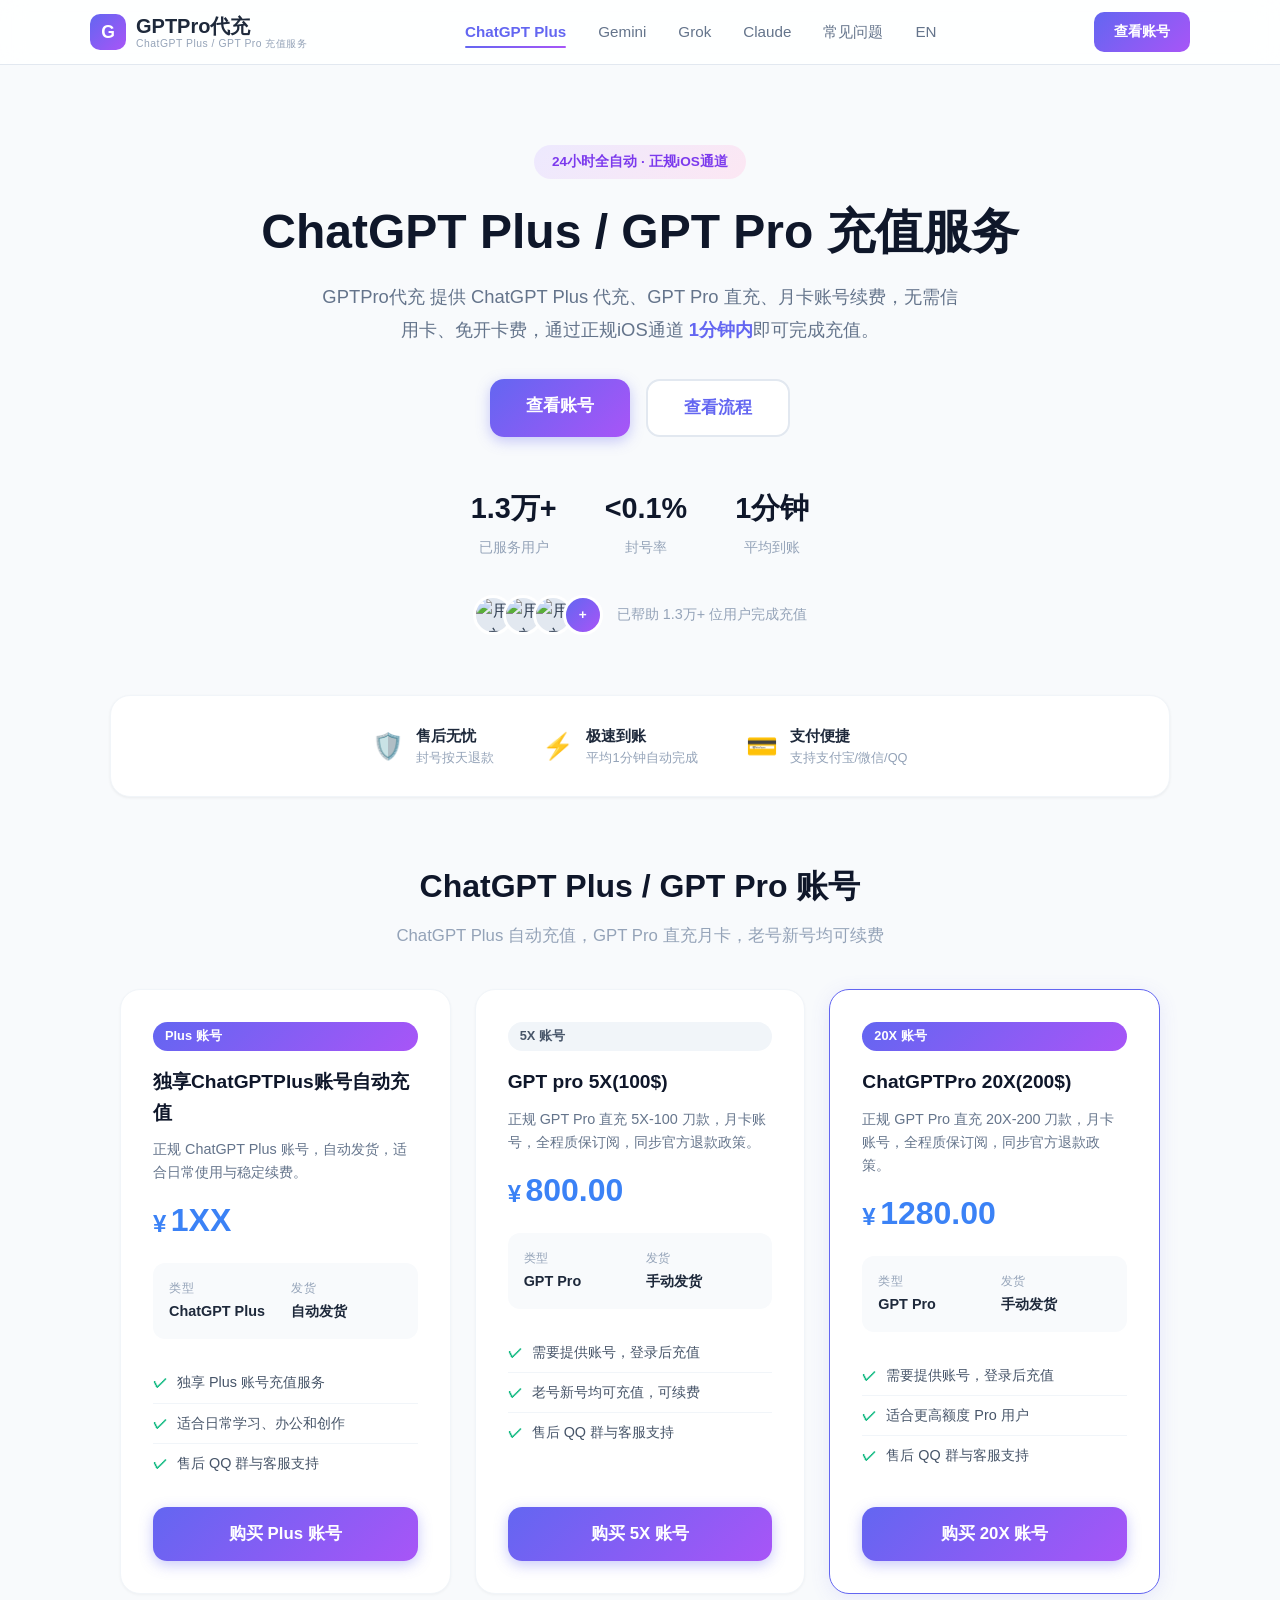
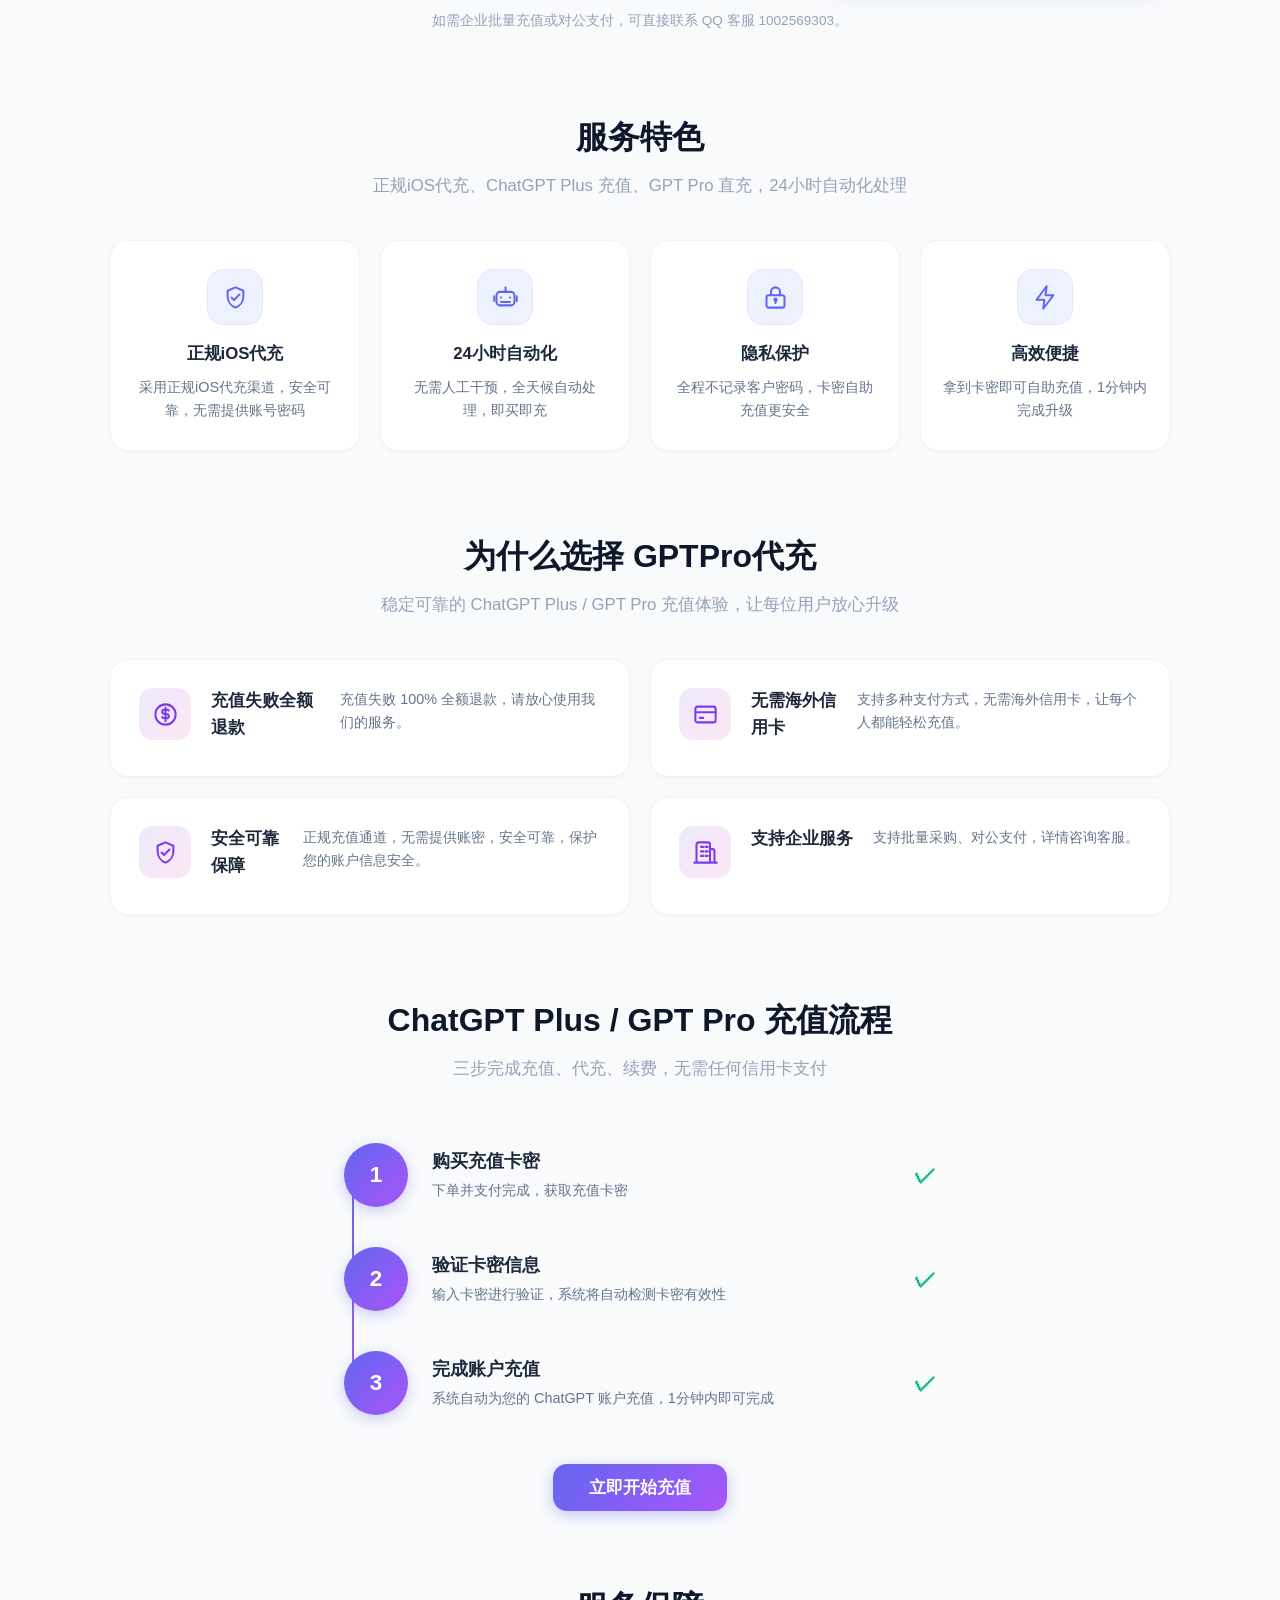
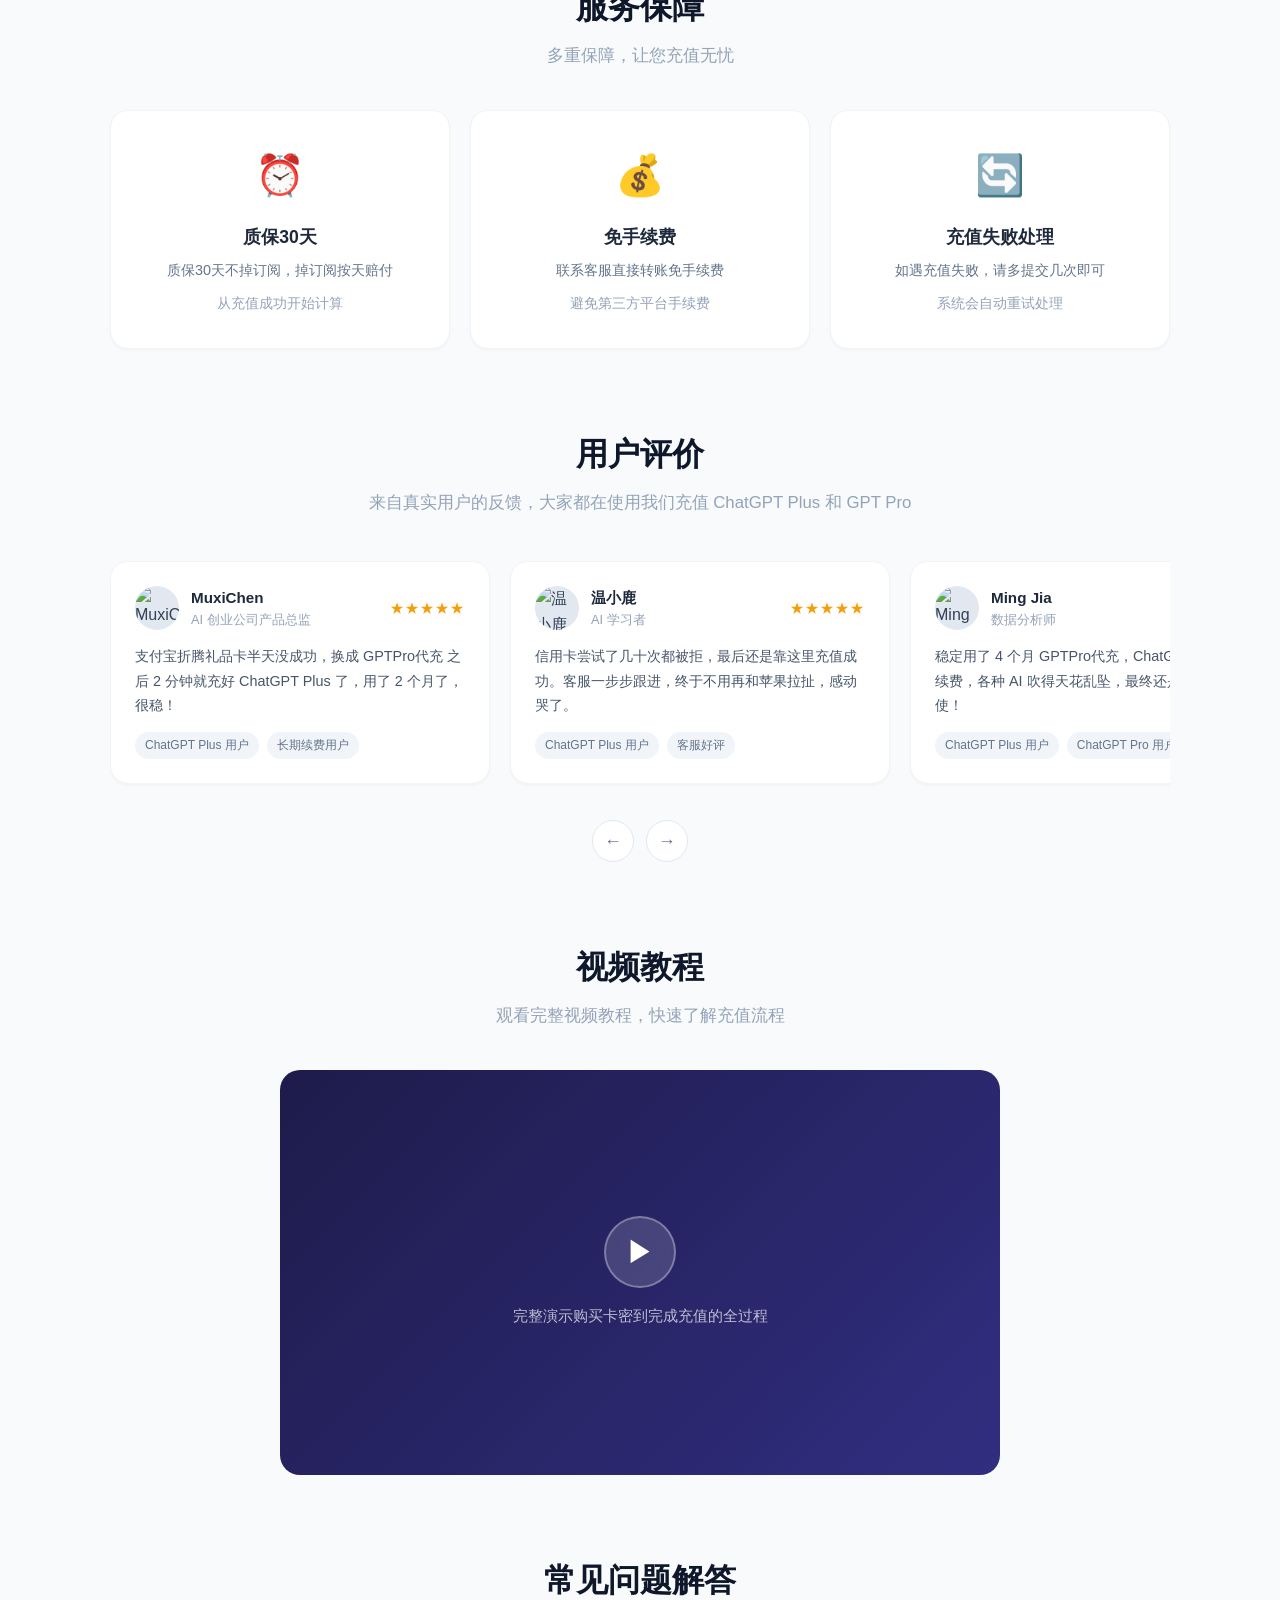
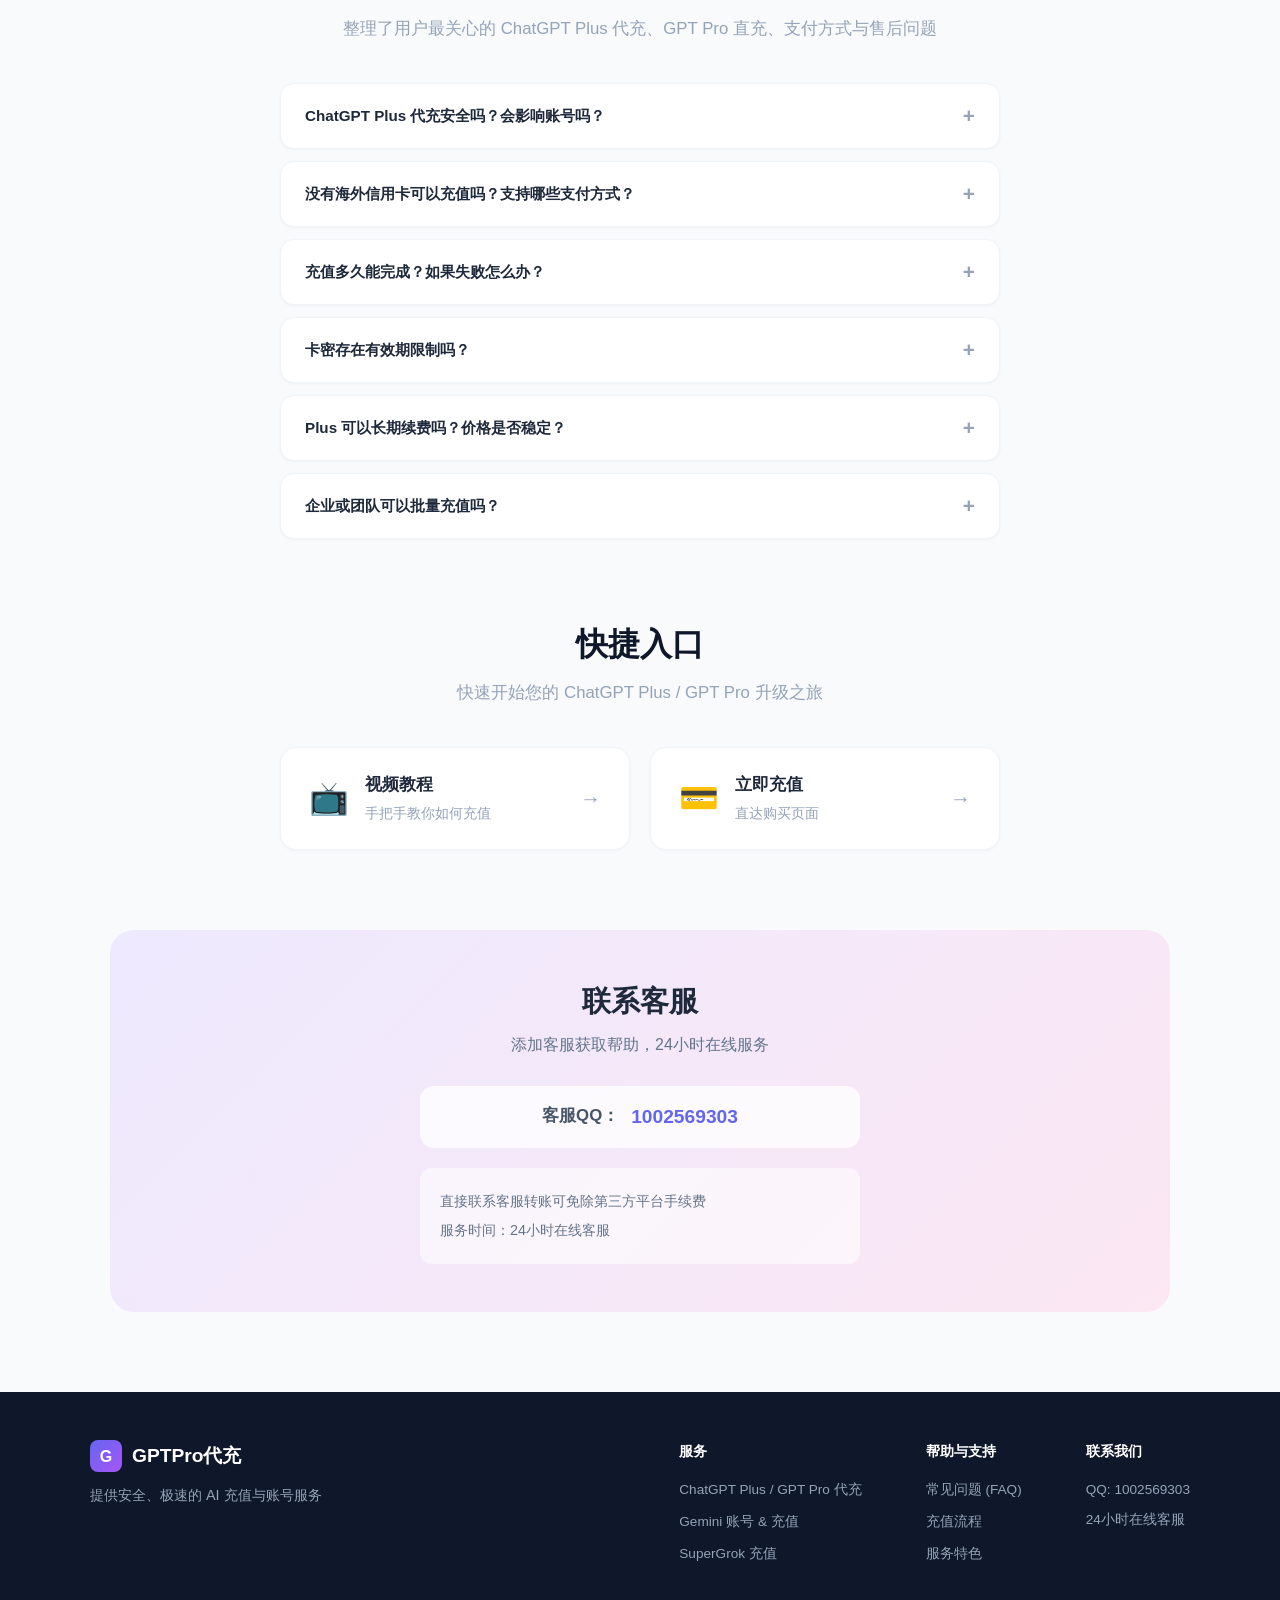
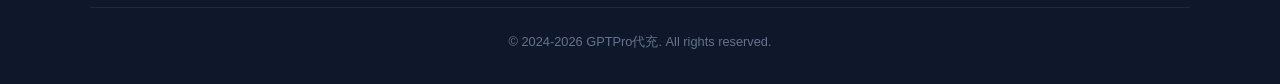
==== index.html @ 17addbac "Update purchase links to MomoAI" ====
<!DOCTYPE html>
<html lang="zh-CN">
<head>
    <meta charset="UTF-8">
    <meta name="viewport" content="width=device-width, initial-scale=1.0">
    <title>GPTPro代充 ChatGPT Plus / GPT Pro 充值、代充、续费服务</title>
    <meta name="description" content="GPTPro代充提供 ChatGPT Plus 代充、GPT Pro 直充、月卡续费与自动充值服务，支持支付宝、微信支付和QQ支付，正规iOS通道，质保30天，封号按天退款。">
    <meta name="keywords" content="ChatGPT Plus,ChatGPT Plus 代充,ChatGPT Plus 充值,GPT Pro,GPT Pro 直充,ChatGPT Pro 充值,ChatGPT续费,月卡续费,自动充值,正规iOS代充,支付宝支付,微信支付,QQ支付,AI充值服务">
    <link rel="stylesheet" href="style.css">
    <link rel="icon" href="data:image/svg+xml,<svg xmlns='http://www.w3.org/2000/svg' viewBox='0 0 100 100'><text y='.9em' font-size='90'>🚀</text></svg>">
</head>
<body>
    <!-- Navbar -->
    <nav class="navbar">
        <div class="navbar-container">
            <a href="index.html" class="navbar-logo">
                <span class="logo-icon">G</span>
                <span class="logo-text">GPTPro代充<span class="logo-sub">ChatGPT Plus / GPT Pro 充值服务</span></span>
            </a>
            <div class="navbar-links">
                <a href="index.html" class="nav-tab active">ChatGPT Plus</a>
                <a href="gemini.html" class="nav-tab">Gemini</a>
                <a href="grok.html" class="nav-tab">Grok</a>
                <a href="https://upclaude.chatgpt-plus.top/" target="_blank" rel="noopener noreferrer" class="nav-tab">Claude</a>
                <a href="faq.html" class="nav-tab">常见问题</a>
                <a href="en/" class="nav-tab">EN</a>
            </div>
            <a href="#pricing" class="navbar-cta">查看账号</a>
            <button class="mobile-menu-btn" id="mobile-menu-btn">
                <span></span><span></span><span></span>
            </button>
        </div>
    </nav>

    <div class="container">
        <!-- Hero Section -->
        <section class="hero">
            <div class="hero-badge">24小时全自动 · 正规iOS通道</div>
            <h1 class="hero-title">ChatGPT Plus / GPT Pro 充值服务</h1>
            <p class="hero-desc">GPTPro代充 提供 ChatGPT Plus 代充、GPT Pro 直充、月卡账号续费，无需信用卡、免开卡费，通过正规iOS通道 <strong>1分钟内</strong>即可完成充值。</p>
            <div class="hero-actions">
                <a href="#pricing" class="btn-primary">查看账号</a>
                <a href="#steps" class="btn-secondary">查看流程</a>
            </div>
            <div class="hero-stats">
                <div class="stat">
                    <div class="stat-number">1.3万+</div>
                    <div class="stat-label">已服务用户</div>
                </div>
                <div class="stat">
                    <div class="stat-number">&lt;0.1%</div>
                    <div class="stat-label">封号率</div>
                </div>
                <div class="stat">
                    <div class="stat-number">1分钟</div>
                    <div class="stat-label">平均到账</div>
                </div>
            </div>
            <div class="hero-avatars">
                <img src="https://api.dicebear.com/7.x/notionists/svg?seed=Alice" alt="用户" class="avatar">
                <img src="https://api.dicebear.com/7.x/notionists/svg?seed=Bob" alt="用户" class="avatar">
                <img src="https://api.dicebear.com/7.x/notionists/svg?seed=Carol" alt="用户" class="avatar">
                <span class="avatar-more">+</span>
                <span class="avatar-text">已帮助 1.3万+ 位用户完成充值</span>
            </div>
        </section>

        <!-- Trust Indicators -->
        <section class="trust-bar">
            <div class="trust-item">
                <div class="trust-icon">🛡️</div>
                <div class="trust-info">
                    <strong>售后无忧</strong>
                    <span>封号按天退款</span>
                </div>
            </div>
            <div class="trust-item">
                <div class="trust-icon">⚡</div>
                <div class="trust-info">
                    <strong>极速到账</strong>
                    <span>平均1分钟自动完成</span>
                </div>
            </div>
            <div class="trust-item">
                <div class="trust-icon">💳</div>
                <div class="trust-info">
                    <strong>支付便捷</strong>
                    <span>支持支付宝/微信/QQ</span>
                </div>
            </div>
        </section>

        <!-- Pricing Section -->
        <section class="pricing-section" id="pricing">
            <div class="section-header">
                <h2>ChatGPT Plus / GPT Pro 账号</h2>
                <p>ChatGPT Plus 自动充值，GPT Pro 直充月卡，老号新号均可续费</p>
            </div>
            <div class="pricing-grid">
                <article class="pricing-card">
                    <span class="pricing-badge hot">Plus 账号</span>
                    <h3>独享ChatGPTPlus账号自动充值</h3>
                    <p class="pricing-desc">正规 ChatGPT Plus 账号，自动发货，适合日常使用与稳定续费。</p>
                    <div class="pricing-price">
                        <span class="price-currency">¥</span>
                        <span class="price-amount">1XX</span>
                    </div>
                    <div class="pricing-meta">
                        <div class="meta-item">
                            <span class="meta-label">类型</span>
                            <span class="meta-value">ChatGPT Plus</span>
                        </div>
                        <div class="meta-item">
                            <span class="meta-label">发货</span>
                            <span class="meta-value">自动发货</span>
                        </div>
                    </div>
                    <ul class="pricing-features">
                        <li>独享 Plus 账号充值服务</li>
                        <li>适合日常学习、办公和创作</li>
                        <li>售后 QQ 群与客服支持</li>
                    </ul>
                    <a href="https://momoai.dadoudou117.com/buy/7" target="_blank" rel="noopener noreferrer" class="btn-primary btn-block">购买 Plus 账号</a>
                </article>

                <article class="pricing-card">
                    <span class="pricing-badge">5X 账号</span>
                    <h3>GPT pro 5X(100$)</h3>
                    <p class="pricing-desc">正规 GPT Pro 直充 5X-100 刀款，月卡账号，全程质保订阅，同步官方退款政策。</p>
                    <div class="pricing-price">
                        <span class="price-currency">¥</span>
                        <span class="price-amount">800.00</span>
                    </div>
                    <div class="pricing-meta">
                        <div class="meta-item">
                            <span class="meta-label">类型</span>
                            <span class="meta-value">GPT Pro</span>
                        </div>
                        <div class="meta-item">
                            <span class="meta-label">发货</span>
                            <span class="meta-value">手动发货</span>
                        </div>
                    </div>
                    <ul class="pricing-features">
                        <li>需要提供账号，登录后充值</li>
                        <li>老号新号均可充值，可续费</li>
                        <li>售后 QQ 群与客服支持</li>
                    </ul>
                    <a href="https://momoai.dadoudou117.com/buy/23" target="_blank" rel="noopener noreferrer" class="btn-primary btn-block">购买 5X 账号</a>
                </article>

                <article class="pricing-card featured">
                    <span class="pricing-badge hot">20X 账号</span>
                    <h3>ChatGPTPro 20X(200$)</h3>
                    <p class="pricing-desc">正规 GPT Pro 直充 20X-200 刀款，月卡账号，全程质保订阅，同步官方退款政策。</p>
                    <div class="pricing-price">
                        <span class="price-currency">¥</span>
                        <span class="price-amount">1280.00</span>
                    </div>
                    <div class="pricing-meta">
                        <div class="meta-item">
                            <span class="meta-label">类型</span>
                            <span class="meta-value">GPT Pro</span>
                        </div>
                        <div class="meta-item">
                            <span class="meta-label">发货</span>
                            <span class="meta-value">手动发货</span>
                        </div>
                    </div>
                    <ul class="pricing-features">
                        <li>需要提供账号，登录后充值</li>
                        <li>适合更高额度 Pro 用户</li>
                        <li>售后 QQ 群与客服支持</li>
                    </ul>
                    <a href="https://momoai.dadoudou117.com/buy/24" target="_blank" rel="noopener noreferrer" class="btn-primary btn-block">购买 20X 账号</a>
                </article>
            </div>
            <div class="pricing-note">
                <p>如需企业批量充值或对公支付，可直接联系 QQ 客服 1002569303。</p>
            </div>
        </section>

        <!-- Features Section -->
        <section class="features-section" id="features">
            <div class="section-header">
                <h2>服务特色</h2>
                <p>正规iOS代充、ChatGPT Plus 充值、GPT Pro 直充，24小时自动化处理</p>
            </div>
            <div class="features-grid">
                <div class="feature-card">
                    <span class="feature-icon" aria-hidden="true">
                        <svg viewBox="0 0 24 24" focusable="false">
                            <path d="M12 3 5 6v5c0 4.5 2.9 8.5 7 10 4.1-1.5 7-5.5 7-10V6l-7-3Z"></path>
                            <path d="m8.5 12 2.2 2.2 4.8-4.8"></path>
                        </svg>
                    </span>
                    <h3>正规iOS代充</h3>
                    <p>采用正规iOS代充渠道，安全可靠，无需提供账号密码</p>
                </div>
                <div class="feature-card">
                    <span class="feature-icon" aria-hidden="true">
                        <svg viewBox="0 0 24 24" focusable="false">
                            <rect x="4" y="7" width="16" height="12" rx="3"></rect>
                            <path d="M12 3v4M8 12h.01M16 12h.01M8 16h8M2 11v4M22 11v4"></path>
                        </svg>
                    </span>
                    <h3>24小时自动化</h3>
                    <p>无需人工干预，全天候自动处理，即买即充</p>
                </div>
                <div class="feature-card">
                    <span class="feature-icon" aria-hidden="true">
                        <svg viewBox="0 0 24 24" focusable="false">
                            <rect x="4" y="10" width="16" height="11" rx="2"></rect>
                            <path d="M8 10V7a4 4 0 0 1 8 0v3M12 14v3"></path>
                            <circle cx="12" cy="14" r="1"></circle>
                        </svg>
                    </span>
                    <h3>隐私保护</h3>
                    <p>全程不记录客户密码，卡密自助充值更安全</p>
                </div>
                <div class="feature-card">
                    <span class="feature-icon" aria-hidden="true">
                        <svg viewBox="0 0 24 24" focusable="false">
                            <path d="m13 2-9 12h7l-1 8 9-12h-7l1-8Z"></path>
                        </svg>
                    </span>
                    <h3>高效便捷</h3>
                    <p>拿到卡密即可自助充值，1分钟内完成升级</p>
                </div>
            </div>
        </section>

        <!-- Why Choose Us -->
        <section class="why-us-section" id="why-us">
            <div class="section-header">
                <h2>为什么选择 GPTPro代充</h2>
                <p>稳定可靠的 ChatGPT Plus / GPT Pro 充值体验，让每位用户放心升级</p>
            </div>
            <div class="why-us-grid">
                <div class="why-us-card">
                    <span class="why-us-icon" aria-hidden="true">
                        <svg viewBox="0 0 24 24" focusable="false">
                            <circle cx="12" cy="12" r="9"></circle>
                            <path d="M15 8.5c-.7-.7-1.7-1-3-1-1.7 0-3 .8-3 2s1.3 2 3 2 3 .8 3 2-1.3 2-3 2c-1.3 0-2.3-.3-3-1M12 6v12"></path>
                        </svg>
                    </span>
                    <h3>充值失败全额退款</h3>
                    <p>充值失败 100% 全额退款，请放心使用我们的服务。</p>
                </div>
                <div class="why-us-card">
                    <span class="why-us-icon" aria-hidden="true">
                        <svg viewBox="0 0 24 24" focusable="false">
                            <rect x="3" y="5" width="18" height="14" rx="2"></rect>
                            <path d="M3 10h18M7 15h3"></path>
                        </svg>
                    </span>
                    <h3>无需海外信用卡</h3>
                    <p>支持多种支付方式，无需海外信用卡，让每个人都能轻松充值。</p>
                </div>
                <div class="why-us-card">
                    <span class="why-us-icon" aria-hidden="true">
                        <svg viewBox="0 0 24 24" focusable="false">
                            <path d="M12 3 5 6v5c0 4.5 2.9 8.5 7 10 4.1-1.5 7-5.5 7-10V6l-7-3Z"></path>
                            <path d="m8.5 12 2.2 2.2 4.8-4.8"></path>
                        </svg>
                    </span>
                    <h3>安全可靠保障</h3>
                    <p>正规充值通道，无需提供账密，安全可靠，保护您的账户信息安全。</p>
                </div>
                <div class="why-us-card">
                    <span class="why-us-icon" aria-hidden="true">
                        <svg viewBox="0 0 24 24" focusable="false">
                            <path d="M4 21V5a2 2 0 0 1 2-2h8a2 2 0 0 1 2 2v16M16 9h2a2 2 0 0 1 2 2v10M2 21h20"></path>
                            <path d="M8 7h2M12 7h2M8 11h2M12 11h2M8 15h2M12 15h2"></path>
                        </svg>
                    </span>
                    <h3>支持企业服务</h3>
                    <p>支持批量采购、对公支付，详情咨询客服。</p>
                </div>
            </div>
        </section>

        <!-- Steps Section -->
        <section class="steps-section" id="steps">
            <div class="section-header">
                <h2>ChatGPT Plus / GPT Pro 充值流程</h2>
                <p>三步完成充值、代充、续费，无需任何信用卡支付</p>
            </div>
            <div class="steps-timeline">
                <div class="step-card">
                    <div class="step-number">1</div>
                    <div class="step-content">
                        <h3>购买充值卡密</h3>
                        <p>下单并支付完成，获取充值卡密</p>
                    </div>
                    <span class="step-check">✓</span>
                </div>
                <div class="step-card">
                    <div class="step-number">2</div>
                    <div class="step-content">
                        <h3>验证卡密信息</h3>
                        <p>输入卡密进行验证，系统将自动检测卡密有效性</p>
                    </div>
                    <span class="step-check">✓</span>
                </div>
                <div class="step-card">
                    <div class="step-number">3</div>
                    <div class="step-content">
                        <h3>完成账户充值</h3>
                        <p>系统自动为您的 ChatGPT 账户充值，1分钟内即可完成</p>
                    </div>
                    <span class="step-check">✓</span>
                </div>
            </div>
            <div class="steps-cta">
                <a href="#pricing" class="btn-primary">立即开始充值</a>
            </div>
        </section>

        <!-- Warranty Section -->
        <section class="warranty-section">
            <div class="section-header">
                <h2>服务保障</h2>
                <p>多重保障，让您充值无忧</p>
            </div>
            <div class="warranty-grid">
                <div class="warranty-card">
                    <div class="warranty-icon">⏰</div>
                    <h3>质保30天</h3>
                    <p>质保30天不掉订阅，掉订阅按天赔付</p>
                    <small>从充值成功开始计算</small>
                </div>
                <div class="warranty-card">
                    <div class="warranty-icon">💰</div>
                    <h3>免手续费</h3>
                    <p>联系客服直接转账免手续费</p>
                    <small>避免第三方平台手续费</small>
                </div>
                <div class="warranty-card">
                    <div class="warranty-icon">🔄</div>
                    <h3>充值失败处理</h3>
                    <p>如遇充值失败，请多提交几次即可</p>
                    <small>系统会自动重试处理</small>
                </div>
            </div>
        </section>

        <!-- Testimonials -->
        <section class="testimonials-section" id="testimonials">
            <div class="section-header">
                <h2>用户评价</h2>
                <p>来自真实用户的反馈，大家都在使用我们充值 ChatGPT Plus 和 GPT Pro</p>
            </div>
            <div class="testimonials-scroll" id="testimonials-scroll">
                <div class="testimonials-track" id="testimonials-track">
                    <div class="testimonial-card">
                        <div class="testimonial-header">
                            <img src="https://api.dicebear.com/7.x/notionists/svg?seed=MuxiChen" alt="MuxiChen" class="testimonial-avatar">
                            <div>
                                <div class="testimonial-name">MuxiChen</div>
                                <div class="testimonial-role">AI 创业公司产品总监</div>
                            </div>
                            <div class="testimonial-stars">&#9733;&#9733;&#9733;&#9733;&#9733;</div>
                        </div>
                        <p class="testimonial-text">支付宝折腾礼品卡半天没成功，换成 GPTPro代充 之后 2 分钟就充好 ChatGPT Plus 了，用了 2 个月了，很稳！</p>
                        <div class="testimonial-tags">
                            <span>ChatGPT Plus 用户</span>
                            <span>长期续费用户</span>
                        </div>
                    </div>
                    <div class="testimonial-card">
                        <div class="testimonial-header">
                            <img src="https://api.dicebear.com/7.x/notionists/svg?seed=WenLu" alt="温小鹿" class="testimonial-avatar">
                            <div>
                                <div class="testimonial-name">温小鹿</div>
                                <div class="testimonial-role">AI 学习者</div>
                            </div>
                            <div class="testimonial-stars">&#9733;&#9733;&#9733;&#9733;&#9733;</div>
                        </div>
                        <p class="testimonial-text">信用卡尝试了几十次都被拒，最后还是靠这里充值成功。客服一步步跟进，终于不用再和苹果拉扯，感动哭了。</p>
                        <div class="testimonial-tags">
                            <span>ChatGPT Plus 用户</span>
                            <span>客服好评</span>
                        </div>
                    </div>
                    <div class="testimonial-card">
                        <div class="testimonial-header">
                            <img src="https://api.dicebear.com/7.x/notionists/svg?seed=MingJia" alt="Ming Jia" class="testimonial-avatar">
                            <div>
                                <div class="testimonial-name">Ming Jia</div>
                                <div class="testimonial-role">数据分析师</div>
                            </div>
                            <div class="testimonial-stars">&#9733;&#9733;&#9733;&#9733;&#9733;</div>
                        </div>
                        <p class="testimonial-text">稳定用了 4 个月 GPTPro代充，ChatGPT Plus 稳稳续费，各种 AI 吹得天花乱坠，最终还是觉得 GPT 好使！</p>
                        <div class="testimonial-tags">
                            <span>ChatGPT Plus 用户</span>
                            <span>ChatGPT Pro 用户</span>
                        </div>
                    </div>
                    <div class="testimonial-card">
                        <div class="testimonial-header">
                            <img src="https://api.dicebear.com/7.x/notionists/svg?seed=AIXiaobai" alt="AI小柏" class="testimonial-avatar">
                            <div>
                                <div class="testimonial-name">AI小柏</div>
                                <div class="testimonial-role">AI 团队负责人</div>
                            </div>
                            <div class="testimonial-stars">&#9733;&#9733;&#9733;&#9733;&#9733;</div>
                        </div>
                        <p class="testimonial-text">我们团队一口气批量开通了几十个 Plus 账号，支持对公打款和发票，财务流程一次搞定，比个人刷卡靠谱太多。</p>
                        <div class="testimonial-tags">
                            <span>ChatGPT Plus 用户</span>
                            <span>企业客户</span>
                        </div>
                    </div>
                    <div class="testimonial-card">
                        <div class="testimonial-header">
                            <img src="https://api.dicebear.com/7.x/notionists/svg?seed=KrisLuo" alt="Kris Luo" class="testimonial-avatar">
                            <div>
                                <div class="testimonial-name">Kris Luo</div>
                                <div class="testimonial-role">独立开发者</div>
                            </div>
                            <div class="testimonial-stars">&#9733;&#9733;&#9733;&#9733;&#9733;</div>
                        </div>
                        <p class="testimonial-text">半夜写代码想测试 Codex 新模型，直接手机下单充值，第一次充值失败了，找了客服，居然一点半还在线，重试一次就解决了，贴心。</p>
                        <div class="testimonial-tags">
                            <span>ChatGPT Plus 用户</span>
                            <span>技术用户</span>
                        </div>
                    </div>
                    <div class="testimonial-card">
                        <div class="testimonial-header">
                            <img src="https://api.dicebear.com/7.x/notionists/svg?seed=XiaoLin" alt="小林" class="testimonial-avatar">
                            <div>
                                <div class="testimonial-name">小林</div>
                                <div class="testimonial-role">编程大 V &amp; 技术创业者</div>
                            </div>
                            <div class="testimonial-stars">&#9733;&#9733;&#9733;&#9733;&#9733;</div>
                        </div>
                        <p class="testimonial-text">社群里推荐过很多渠道，最后大家都跑到 GPTPro代充，是因为失败立退加真人客服。现在我直接把社群新人都引导来这。</p>
                        <div class="testimonial-tags">
                            <span>ChatGPT Plus 用户</span>
                            <span>社群推荐</span>
                        </div>
                    </div>
                    <div class="testimonial-card">
                        <div class="testimonial-header">
                            <img src="https://api.dicebear.com/7.x/notionists/svg?seed=SaaSitect" alt="SaaSitect" class="testimonial-avatar">
                            <div>
                                <div class="testimonial-name">SaaSitect</div>
                                <div class="testimonial-role">AI SaaS 创始人</div>
                            </div>
                            <div class="testimonial-stars">&#9733;&#9733;&#9733;&#9733;&#9733;</div>
                        </div>
                        <p class="testimonial-text">我们公司从月初开始用 GPTPro代充 批量续费团队账号，支持企业支付、发票和月结，对接一次之后再也不用担心员工断订阅。</p>
                        <div class="testimonial-tags">
                            <span>ChatGPT Plus 用户</span>
                            <span>企业客户</span>
                        </div>
                    </div>
                    <div class="testimonial-card">
                        <div class="testimonial-header">
                            <img src="https://api.dicebear.com/7.x/notionists/svg?seed=Rimika" alt="Rimika" class="testimonial-avatar">
                            <div>
                                <div class="testimonial-name">Rimika</div>
                                <div class="testimonial-role">AI 内容创作者</div>
                            </div>
                            <div class="testimonial-stars">&#9733;&#9733;&#9733;&#9733;&#9733;</div>
                        </div>
                        <p class="testimonial-text">搞内容创业要同时维护多个 Plus 账号，之前经常忘记续费。现在直接交给 GPTPro代充，客服提醒、自动充值都安排上了。</p>
                        <div class="testimonial-tags">
                            <span>ChatGPT Plus 用户</span>
                            <span>多账号充</span>
                        </div>
                    </div>
                </div>
            </div>
            <div class="testimonials-nav">
                <button class="testimonial-nav-btn" id="scroll-left" aria-label="向左滚动">&#8592;</button>
                <button class="testimonial-nav-btn" id="scroll-right" aria-label="向右滚动">&#8594;</button>
            </div>
        </section>

        <!-- Video Tutorial -->
        <section class="video-section">
            <div class="section-header">
                <h2>视频教程</h2>
                <p>观看完整视频教程，快速了解充值流程</p>
            </div>
            <div class="video-wrapper">
                <a href="https://www.bilibili.com/video/BV19MQMB6EUP/" target="_blank" class="video-link">
                    <div class="video-placeholder">
                        <div class="video-play">▶</div>
                        <p>完整演示购买卡密到完成充值的全过程</p>
                    </div>
                </a>
            </div>
        </section>

        <!-- FAQ Section -->
        <section class="faq-section" id="faq">
            <div class="section-header">
                <h2>常见问题解答</h2>
                <p>整理了用户最关心的 ChatGPT Plus 代充、GPT Pro 直充、支付方式与售后问题</p>
            </div>
            <div class="faq-list">
                <div class="faq-item">
                    <button class="faq-question">
                        <span>ChatGPT Plus 代充安全吗？会影响账号吗？</span>
                        <span class="faq-arrow">+</span>
                    </button>
                    <div class="faq-answer">
                        <p>我们使用正规iOS通道完成 ChatGPT Plus 充值，无需提供账号密码，全程由系统自动提交，充值失败可立即退款，不会对账户安全造成影响。</p>
                    </div>
                </div>
                <div class="faq-item">
                    <button class="faq-question">
                        <span>没有海外信用卡可以充值吗？支持哪些支付方式？</span>
                        <span class="faq-arrow">+</span>
                    </button>
                    <div class="faq-answer">
                        <p>可以。GPTPro代充 支持支付宝、微信、QQ等国内主流支付方式，免去开通虚拟卡或美元信用卡的繁琐流程，付款后自动获得充值卡密。</p>
                    </div>
                </div>
                <div class="faq-item">
                    <button class="faq-question">
                        <span>充值多久能完成？如果失败怎么办？</span>
                        <span class="faq-arrow">+</span>
                    </button>
                    <div class="faq-answer">
                        <p>提交卡密后约 1 分钟即可完成 ChatGPT Plus 充值，系统会实时推送进度。如果遇到失败或卡密异常，我们提供退款保障，并有真人客服全天在线协助处理。</p>
                    </div>
                </div>
                <div class="faq-item">
                    <button class="faq-question">
                        <span>卡密存在有效期限制吗？</span>
                        <span class="faq-arrow">+</span>
                    </button>
                    <div class="faq-answer">
                        <p>卡密不存在有效期限制，只有充值成功后才会失效。您可以放心购买，随时使用。</p>
                    </div>
                </div>
                <div class="faq-item">
                    <button class="faq-question">
                        <span>Plus 可以长期续费吗？价格是否稳定？</span>
                        <span class="faq-arrow">+</span>
                    </button>
                    <div class="faq-answer">
                        <p>可以。我们会根据成本实时调整报价，并在站内公告同步。收藏本站或联系客服，可及时收到价格与通道更新，保证长期稳定续费。</p>
                    </div>
                </div>
                <div class="faq-item">
                    <button class="faq-question">
                        <span>企业或团队可以批量充值吗？</span>
                        <span class="faq-arrow">+</span>
                    </button>
                    <div class="faq-answer">
                        <p>支持。我们为企业/团队提供批量充值、对公转账等服务，已有大量教育机构与 AI 团队通过我们为成员统一代充，详情咨询客服。</p>
                    </div>
                </div>
            </div>
        </section>

        <!-- Quick Links -->
        <section class="quick-links-section">
            <div class="section-header">
                <h2>快捷入口</h2>
                <p>快速开始您的 ChatGPT Plus / GPT Pro 升级之旅</p>
            </div>
            <div class="links-grid">
                <a href="https://www.bilibili.com/video/BV19MQMB6EUP/" target="_blank" class="link-card video-link">
                    <div class="link-icon">📺</div>
                    <div class="link-info">
                        <h3>视频教程</h3>
                        <p>手把手教你如何充值</p>
                    </div>
                    <span class="link-arrow">→</span>
                </a>
                <a href="#pricing" class="link-card recharge-link">
                    <div class="link-icon">💳</div>
                    <div class="link-info">
                        <h3>立即充值</h3>
                        <p>直达购买页面</p>
                    </div>
                    <span class="link-arrow">→</span>
                </a>
            </div>
        </section>

        <!-- Customer Service -->
        <section class="customer-service">
            <h2>联系客服</h2>
            <p class="cs-subtitle">添加客服获取帮助，24小时在线服务</p>
            <div class="service-info">
                <div class="service-item">
                    <span class="service-label">客服QQ：</span>
                    <span class="service-value">1002569303</span>
                </div>
                <div class="service-note">
                    <p>直接联系客服转账可免除第三方平台手续费</p>
                    <p>服务时间：24小时在线客服</p>
                </div>
            </div>
        </section>
    </div>

    <!-- Footer -->
    <footer class="footer">
        <div class="footer-container">
            <div class="footer-top">
                <div class="footer-brand">
                    <div class="footer-logo">
                        <span class="logo-icon">G</span>
                        <span>GPTPro代充</span>
                    </div>
                    <p>提供安全、极速的 AI 充值与账号服务</p>
                </div>
                <div class="footer-links">
                    <div class="footer-col">
                        <h4>服务</h4>
                        <a href="index.html">ChatGPT Plus / GPT Pro 代充</a>
                        <a href="gemini.html">Gemini 账号 & 充值</a>
                        <a href="grok.html">SuperGrok 充值</a>
                    </div>
                    <div class="footer-col">
                        <h4>帮助与支持</h4>
                        <a href="faq.html">常见问题 (FAQ)</a>
                        <a href="#steps">充值流程</a>
                        <a href="#features">服务特色</a>
                    </div>
                    <div class="footer-col">
                        <h4>联系我们</h4>
                        <p>QQ: 1002569303</p>
                        <p>24小时在线客服</p>
                    </div>
                </div>
            </div>
            <div class="footer-bottom">
                <p>&copy; 2024-2026 GPTPro代充. All rights reserved.</p>
            </div>
        </div>
    </footer>

    <!-- Message Modal -->
    <div class="modal" id="message-modal">
        <div class="modal-content">
            <span class="close">&times;</span>
            <div class="modal-body">
                <p id="modal-message"></p>
            </div>
        </div>
    </div>

    <script src="script.js"></script>
</body>
</html>
---- style.css ----
* {
    margin: 0;
    padding: 0;
    box-sizing: border-box;
}

body {
    font-family: 'Fredoka', 'Nunito', -apple-system, BlinkMacSystemFont, 'Segoe UI', Roboto, sans-serif;
    background: #f8fafc;
    min-height: 100vh;
    color: #334155;
    line-height: 1.6;
}

@import url('https://fonts.googleapis.com/css2?family=Fredoka:wght@400;500;600;700&display=swap');

/* ========== Navbar ========== */
.navbar {
    position: sticky;
    top: 0;
    z-index: 100;
    background: rgba(255, 255, 255, 0.85);
    backdrop-filter: blur(12px);
    border-bottom: 1px solid #e2e8f0;
    padding: 0 20px;
}

.navbar-container {
    max-width: 1100px;
    margin: 0 auto;
    display: flex;
    align-items: center;
    justify-content: space-between;
    height: 64px;
}

.navbar-logo {
    display: flex;
    align-items: center;
    gap: 10px;
    text-decoration: none;
    color: #1e293b;
    font-weight: 700;
    font-size: 1.25rem;
}

.logo-text {
    display: flex;
    flex-direction: column;
    line-height: 1.2;
}

.logo-sub {
    font-size: 0.65rem;
    font-weight: 400;
    color: #94a3b8;
    letter-spacing: 0.5px;
}

.logo-icon {
    width: 36px;
    height: 36px;
    background: linear-gradient(135deg, #6366f1, #a855f7);
    color: #fff;
    border-radius: 10px;
    display: flex;
    align-items: center;
    justify-content: center;
    font-weight: 700;
    font-size: 1.1rem;
}

.navbar-links {
    display: flex;
    gap: 32px;
}

.navbar-links a {
    text-decoration: none;
    color: #64748b;
    font-weight: 500;
    font-size: 0.95rem;
    transition: color 0.2s;
}

.navbar-links a:hover {
    color: #6366f1;
}

.nav-tab.active {
    color: #6366f1;
    font-weight: 700;
    position: relative;
}

.nav-tab.active::after {
    content: '';
    position: absolute;
    bottom: -4px;
    left: 0;
    right: 0;
    height: 2px;
    background: linear-gradient(135deg, #6366f1, #a855f7);
    border-radius: 2px;
}

.navbar-cta {
    background: linear-gradient(135deg, #6366f1, #a855f7);
    color: #fff !important;
    padding: 8px 20px;
    border-radius: 10px;
    text-decoration: none;
    font-weight: 600;
    font-size: 0.9rem;
    transition: opacity 0.2s, transform 0.2s;
}

.navbar-cta:hover {
    opacity: 0.9;
    transform: translateY(-1px);
}

.mobile-menu-btn {
    display: none;
    flex-direction: column;
    gap: 5px;
    background: none;
    border: none;
    cursor: pointer;
    padding: 5px;
}

.mobile-menu-btn span {
    width: 24px;
    height: 2px;
    background: #334155;
    border-radius: 2px;
    transition: 0.3s;
}

/* ========== Container ========== */
.container {
    max-width: 1100px;
    margin: 0 auto;
    padding: 0 20px;
}

/* ========== Hero ========== */
.hero {
    text-align: center;
    padding: 80px 0 60px;
}

.hero-badge {
    display: inline-block;
    background: linear-gradient(135deg, #ede9fe, #fce7f3);
    color: #7c3aed;
    padding: 6px 18px;
    border-radius: 100px;
    font-size: 0.85rem;
    font-weight: 600;
    margin-bottom: 24px;
}

.hero-title {
    font-size: 3rem;
    font-weight: 700;
    color: #0f172a;
    margin-bottom: 20px;
    line-height: 1.2;
}

.hero-desc {
    font-size: 1.15rem;
    color: #64748b;
    max-width: 640px;
    margin: 0 auto 32px;
    line-height: 1.8;
}

.hero-desc strong {
    color: #6366f1;
}

.hero-actions {
    display: flex;
    gap: 16px;
    justify-content: center;
    margin-bottom: 48px;
}

.btn-primary {
    background: linear-gradient(135deg, #6366f1, #a855f7);
    color: #fff;
    padding: 14px 36px;
    border-radius: 14px;
    text-decoration: none;
    font-weight: 600;
    font-size: 1.05rem;
    transition: opacity 0.2s, transform 0.2s;
    box-shadow: 0 4px 14px rgba(99, 102, 241, 0.35);
}

.btn-primary:hover {
    opacity: 0.92;
    transform: translateY(-2px);
}

.btn-secondary {
    background: #fff;
    color: #6366f1;
    padding: 14px 36px;
    border-radius: 14px;
    text-decoration: none;
    font-weight: 600;
    font-size: 1.05rem;
    border: 2px solid #e2e8f0;
    transition: border-color 0.2s, transform 0.2s;
}

.btn-secondary:hover {
    border-color: #6366f1;
    transform: translateY(-2px);
}

.hero-stats {
    display: flex;
    justify-content: center;
    gap: 48px;
    margin-bottom: 36px;
}

.stat-number {
    font-size: 1.8rem;
    font-weight: 700;
    color: #0f172a;
}

.stat-label {
    font-size: 0.9rem;
    color: #94a3b8;
    margin-top: 4px;
}

.hero-avatars {
    display: flex;
    align-items: center;
    justify-content: center;
    gap: 0;
}

.avatar {
    width: 40px;
    height: 40px;
    border-radius: 50%;
    border: 3px solid #fff;
    margin-left: -10px;
    background: #e2e8f0;
}

.avatar:first-child {
    margin-left: 0;
}

.avatar-more {
    width: 40px;
    height: 40px;
    border-radius: 50%;
    border: 3px solid #fff;
    margin-left: -10px;
    background: linear-gradient(135deg, #6366f1, #a855f7);
    color: #fff;
    display: flex;
    align-items: center;
    justify-content: center;
    font-size: 0.85rem;
    font-weight: 700;
}

.avatar-text {
    margin-left: 14px;
    font-size: 0.9rem;
    color: #94a3b8;
}

/* ========== Trust Bar ========== */
.trust-bar {
    background: #fff;
    border-radius: 20px;
    padding: 28px 32px;
    margin-bottom: 64px;
    display: flex;
    justify-content: center;
    gap: 48px;
    box-shadow: 0 1px 3px rgba(0,0,0,0.06);
    border: 1px solid #f1f5f9;
}

.trust-item {
    display: flex;
    align-items: center;
    gap: 12px;
}

.trust-icon {
    font-size: 1.6rem;
}

.trust-info {
    display: flex;
    flex-direction: column;
}

.trust-info strong {
    font-size: 0.95rem;
    color: #1e293b;
}

.trust-info span {
    font-size: 0.8rem;
    color: #94a3b8;
}

/* ========== Section Header ========== */
.section-header {
    text-align: center;
    margin-bottom: 40px;
}

.section-header h2 {
    font-size: 2rem;
    font-weight: 700;
    color: #0f172a;
    margin-bottom: 10px;
}

.section-header p {
    font-size: 1.05rem;
    color: #94a3b8;
}

/* ========== Features Section ========== */
.features-section {
    margin-bottom: 80px;
}

.features-grid {
    display: grid;
    grid-template-columns: repeat(4, 1fr);
    gap: 20px;
}

.feature-card {
    background: #fff;
    padding: 28px 22px;
    border-radius: 18px;
    text-align: center;
    border: 1px solid #f1f5f9;
    transition: transform 0.2s, box-shadow 0.2s;
    box-shadow: 0 1px 3px rgba(0,0,0,0.04);
}

.feature-card:hover {
    transform: translateY(-4px);
    box-shadow: 0 12px 32px rgba(0,0,0,0.08);
}

.feature-icon {
    width: 56px;
    height: 56px;
    margin: 0 auto 16px;
    border: 1px solid #e0e7ff;
    border-radius: 16px;
    background: #eef2ff;
    color: #6366f1;
    display: inline-flex;
    align-items: center;
    justify-content: center;
}

.feature-icon svg,
.why-us-icon svg {
    width: 27px;
    height: 27px;
    fill: none;
    stroke: currentColor;
    stroke-width: 1.8;
    stroke-linecap: round;
    stroke-linejoin: round;
}

.feature-card h3 {
    color: #1e293b;
    margin-bottom: 8px;
    font-size: 1.05rem;
    font-weight: 700;
}

.feature-card p {
    color: #64748b;
    font-size: 0.9rem;
    line-height: 1.6;
}

/* ========== Why Us Section ========== */
.why-us-section {
    margin-bottom: 80px;
}

.why-us-grid {
    display: grid;
    grid-template-columns: repeat(2, 1fr);
    gap: 20px;
}

.why-us-card {
    background: #fff;
    padding: 28px;
    border-radius: 18px;
    border: 1px solid #f1f5f9;
    transition: transform 0.2s, box-shadow 0.2s;
    box-shadow: 0 1px 3px rgba(0,0,0,0.04);
    display: flex;
    gap: 20px;
    align-items: flex-start;
}

.why-us-card:hover {
    transform: translateY(-3px);
    box-shadow: 0 12px 32px rgba(0,0,0,0.08);
}

.why-us-content {
    flex: 1;
    min-width: 0;
}

.why-us-icon {
    font-size: 2rem;
    flex-shrink: 0;
    width: 52px;
    height: 52px;
    background: linear-gradient(135deg, #ede9fe, #fce7f3);
    border-radius: 14px;
    color: #7c3aed;
    display: flex;
    align-items: center;
    justify-content: center;
}

.why-us-card h3 {
    color: #1e293b;
    margin-bottom: 6px;
    font-size: 1.05rem;
    font-weight: 700;
}

.why-us-card p {
    color: #64748b;
    font-size: 0.9rem;
    line-height: 1.6;
}

/* ========== Steps Section ========== */
.steps-section {
    margin-bottom: 80px;
}

.steps-timeline {
    max-width: 640px;
    margin: 0 auto;
    display: flex;
    flex-direction: column;
    gap: 0;
    position: relative;
}

.steps-timeline::before {
    content: '';
    position: absolute;
    left: 32px;
    top: 40px;
    bottom: 40px;
    width: 2px;
    background: linear-gradient(to bottom, #6366f1, #a855f7);
    border-radius: 2px;
}

.step-card {
    display: flex;
    align-items: center;
    gap: 24px;
    padding: 20px 24px;
    position: relative;
}

.step-number {
    width: 64px;
    height: 64px;
    background: linear-gradient(135deg, #6366f1, #a855f7);
    color: #fff;
    border-radius: 50%;
    display: flex;
    align-items: center;
    justify-content: center;
    font-weight: 700;
    font-size: 1.4rem;
    flex-shrink: 0;
    z-index: 1;
    box-shadow: 0 4px 14px rgba(99, 102, 241, 0.3);
}

.step-content {
    flex: 1;
}

.step-content h3 {
    color: #1e293b;
    margin-bottom: 4px;
    font-size: 1.1rem;
    font-weight: 700;
}

.step-content p {
    color: #64748b;
    font-size: 0.9rem;
}

.step-check {
    color: #10b981;
    font-size: 1.4rem;
    font-weight: 700;
}

.steps-cta {
    text-align: center;
    margin-top: 40px;
}

/* ========== Warranty Section ========== */
.warranty-section {
    margin-bottom: 80px;
}

.warranty-grid {
    display: grid;
    grid-template-columns: repeat(3, 1fr);
    gap: 20px;
}

.warranty-card {
    text-align: center;
    padding: 32px 24px;
    background: #fff;
    border-radius: 18px;
    border: 1px solid #f1f5f9;
    transition: transform 0.2s, box-shadow 0.2s;
    box-shadow: 0 1px 3px rgba(0,0,0,0.04);
}

.warranty-card:hover {
    transform: translateY(-4px);
    box-shadow: 0 12px 32px rgba(0,0,0,0.08);
}

.warranty-icon {
    font-size: 2.5rem;
    margin-bottom: 16px;
}

.warranty-card h3 {
    color: #1e293b;
    margin-bottom: 8px;
    font-size: 1.1rem;
    font-weight: 700;
}

.warranty-card p {
    color: #64748b;
    margin-bottom: 8px;
    line-height: 1.6;
    font-size: 0.9rem;
}

.warranty-card small {
    color: #94a3b8;
    font-size: 0.85rem;
}

/* ========== Testimonials ========== */
.testimonials-section {
    margin-bottom: 80px;
}

.testimonials-scroll {
    overflow: hidden;
    position: relative;
    margin: 0 -20px;
    padding: 0 20px;
}

.testimonials-track {
    display: flex;
    gap: 20px;
    overflow-x: auto;
    scroll-behavior: smooth;
    -webkit-overflow-scrolling: touch;
    scrollbar-width: none;
    padding: 4px 0 16px;
    cursor: grab;
}

.testimonials-track::-webkit-scrollbar {
    display: none;
}

.testimonial-card {
    min-width: 340px;
    max-width: 380px;
    flex-shrink: 0;
    background: #fff;
    border-radius: 18px;
    padding: 24px;
    border: 1px solid #f1f5f9;
    box-shadow: 0 1px 3px rgba(0,0,0,0.04);
    transition: transform 0.2s, box-shadow 0.2s;
}

.testimonial-card:hover {
    transform: translateY(-3px);
    box-shadow: 0 12px 32px rgba(0,0,0,0.08);
}

.testimonial-header {
    display: flex;
    align-items: center;
    gap: 12px;
    margin-bottom: 14px;
}

.testimonial-avatar {
    width: 44px;
    height: 44px;
    border-radius: 50%;
    background: #e2e8f0;
    flex-shrink: 0;
}

.testimonial-name {
    font-weight: 700;
    font-size: 0.95rem;
    color: #1e293b;
}

.testimonial-role {
    font-size: 0.8rem;
    color: #94a3b8;
}

.testimonial-stars {
    margin-left: auto;
    color: #f59e0b;
    font-size: 0.9rem;
    letter-spacing: 1px;
    flex-shrink: 0;
}

.testimonial-text {
    color: #475569;
    font-size: 0.9rem;
    line-height: 1.7;
    margin-bottom: 14px;
}

.testimonial-tags {
    display: flex;
    gap: 8px;
    flex-wrap: wrap;
}

.testimonial-tags span {
    font-size: 0.75rem;
    padding: 4px 10px;
    background: #f1f5f9;
    color: #64748b;
    border-radius: 100px;
}

.testimonials-nav {
    display: flex;
    justify-content: center;
    gap: 12px;
    margin-top: 20px;
}

.testimonial-nav-btn {
    width: 42px;
    height: 42px;
    border-radius: 50%;
    border: 1px solid #e2e8f0;
    background: #fff;
    cursor: pointer;
    font-size: 1.1rem;
    color: #64748b;
    display: flex;
    align-items: center;
    justify-content: center;
    transition: all 0.2s;
}

.testimonial-nav-btn:hover {
    background: #6366f1;
    color: #fff;
    border-color: #6366f1;
}

/* ========== Video Section ========== */
.video-section {
    margin-bottom: 80px;
}

.video-wrapper {
    max-width: 720px;
    margin: 0 auto;
}

.video-link {
    display: block;
    text-decoration: none;
}

.video-placeholder {
    background: linear-gradient(135deg, #1e1b4b, #312e81);
    border-radius: 20px;
    aspect-ratio: 16/9;
    display: flex;
    flex-direction: column;
    align-items: center;
    justify-content: center;
    gap: 16px;
    transition: transform 0.2s;
}

.video-placeholder:hover {
    transform: scale(1.01);
}

.video-play {
    width: 72px;
    height: 72px;
    background: rgba(255,255,255,0.15);
    border-radius: 50%;
    display: flex;
    align-items: center;
    justify-content: center;
    font-size: 1.8rem;
    color: #fff;
    backdrop-filter: blur(8px);
    border: 2px solid rgba(255,255,255,0.3);
}

.video-placeholder p {
    color: rgba(255,255,255,0.7);
    font-size: 0.95rem;
}

/* ========== FAQ Section ========== */
.faq-section {
    margin-bottom: 80px;
}

.faq-list {
    max-width: 720px;
    margin: 0 auto;
    display: flex;
    flex-direction: column;
    gap: 12px;
}

.faq-item {
    background: #fff;
    border-radius: 14px;
    border: 1px solid #f1f5f9;
    overflow: hidden;
    box-shadow: 0 1px 3px rgba(0,0,0,0.04);
}

.faq-question {
    width: 100%;
    display: flex;
    justify-content: space-between;
    align-items: center;
    padding: 20px 24px;
    background: none;
    border: none;
    cursor: pointer;
    text-align: left;
    font-size: 0.95rem;
    font-weight: 600;
    color: #1e293b;
    font-family: inherit;
    transition: color 0.2s;
}

.faq-question:hover {
    color: #6366f1;
}

.faq-arrow {
    font-size: 1.3rem;
    color: #94a3b8;
    transition: transform 0.3s;
    flex-shrink: 0;
    margin-left: 16px;
}

.faq-item.active .faq-arrow {
    transform: rotate(45deg);
}

.faq-answer {
    max-height: 0;
    overflow: hidden;
    transition: max-height 0.3s ease, padding 0.3s ease;
}

.faq-item.active .faq-answer {
    max-height: 300px;
}

.faq-answer p {
    padding: 0 24px 20px;
    color: #64748b;
    font-size: 0.9rem;
    line-height: 1.7;
}

/* ========== Quick Links ========== */
.quick-links-section {
    margin-bottom: 80px;
}

.links-grid {
    display: grid;
    grid-template-columns: repeat(2, 1fr);
    gap: 20px;
    max-width: 720px;
    margin: 0 auto;
}

.link-card {
    display: flex;
    align-items: center;
    padding: 24px 28px;
    background: #fff;
    border-radius: 16px;
    border: 1px solid #f1f5f9;
    text-decoration: none;
    color: #1e293b;
    transition: transform 0.2s, box-shadow 0.2s;
    box-shadow: 0 1px 3px rgba(0,0,0,0.04);
}

.link-card:hover {
    transform: translateY(-3px);
    box-shadow: 0 12px 32px rgba(0,0,0,0.08);
    text-decoration: none;
    color: inherit;
}

.link-icon {
    font-size: 2rem;
    margin-right: 16px;
    flex-shrink: 0;
}

.link-info {
    flex: 1;
}

.link-card h3 {
    margin: 0 0 4px 0;
    font-size: 1.05rem;
    font-weight: 700;
}

.link-card p {
    margin: 0;
    font-size: 0.85rem;
    color: #94a3b8;
}

.link-arrow {
    margin-left: auto;
    font-size: 1.3rem;
    color: #94a3b8;
    flex-shrink: 0;
}

/* ========== Customer Service ========== */
.customer-service {
    background: linear-gradient(135deg, #ede9fe, #fce7f3);
    padding: 48px 32px;
    border-radius: 24px;
    margin-bottom: 0;
    text-align: center;
}

.customer-service h2 {
    color: #1e293b;
    margin-bottom: 8px;
    font-size: 1.8rem;
    font-weight: 700;
}

.cs-subtitle {
    color: #64748b;
    margin-bottom: 28px;
    font-size: 1rem;
}

.service-info {
    max-width: 440px;
    margin: 0 auto;
}

.service-item {
    display: flex;
    justify-content: center;
    align-items: center;
    gap: 12px;
    margin-bottom: 20px;
    padding: 16px 24px;
    background: rgba(255,255,255,0.8);
    border-radius: 14px;
}

.service-label {
    color: #475569;
    font-weight: 600;
    font-size: 1.05rem;
}

.service-value {
    color: #6366f1;
    font-weight: 700;
    font-size: 1.2rem;
}

.service-note {
    background: rgba(255,255,255,0.6);
    padding: 16px 20px;
    border-radius: 12px;
    text-align: left;
}

.service-note p {
    color: #64748b;
    margin: 6px 0;
    font-size: 0.9rem;
}

/* ========== Footer ========== */
.footer {
    background: #0f172a;
    color: #94a3b8;
    padding: 48px 20px 32px;
    margin-top: 80px;
}

.footer-container {
    max-width: 1100px;
    margin: 0 auto;
}

.footer-top {
    display: flex;
    justify-content: space-between;
    gap: 48px;
    padding-bottom: 32px;
    border-bottom: 1px solid #1e293b;
}

.footer-brand {
    max-width: 280px;
}

.footer-logo {
    display: flex;
    align-items: center;
    gap: 10px;
    color: #fff;
    font-weight: 700;
    font-size: 1.2rem;
    margin-bottom: 12px;
}

.footer-logo .logo-icon {
    width: 32px;
    height: 32px;
    font-size: 1rem;
    border-radius: 8px;
}

.footer-brand p {
    font-size: 0.9rem;
    line-height: 1.6;
}

.footer-links {
    display: flex;
    gap: 64px;
}

.footer-col h4 {
    color: #fff;
    font-size: 0.9rem;
    font-weight: 600;
    margin-bottom: 16px;
}

.footer-col a {
    display: block;
    color: #94a3b8;
    text-decoration: none;
    font-size: 0.85rem;
    margin-bottom: 10px;
    transition: color 0.2s;
}

.footer-col a:hover {
    color: #fff;
}

.footer-col p {
    font-size: 0.85rem;
    margin-bottom: 8px;
}

.footer-bottom {
    text-align: center;
    padding-top: 24px;
}

.footer-bottom p {
    font-size: 0.8rem;
    color: #64748b;
}

/* ========== Modal ========== */
.modal {
    display: none;
    position: fixed;
    z-index: 1000;
    left: 0;
    top: 0;
    width: 100%;
    height: 100%;
    background-color: rgba(0,0,0,0.5);
    backdrop-filter: blur(4px);
}

.modal-content {
    background: #fff;
    margin: 20% auto;
    padding: 32px;
    border-radius: 20px;
    width: 90%;
    max-width: 420px;
    position: relative;
    box-shadow: 0 25px 50px rgba(0,0,0,0.15);
}

.close {
    color: #94a3b8;
    font-size: 28px;
    font-weight: bold;
    position: absolute;
    right: 16px;
    top: 12px;
    cursor: pointer;
    background: none;
    border: none;
    width: 36px;
    height: 36px;
    display: flex;
    align-items: center;
    justify-content: center;
    border-radius: 50%;
    transition: background 0.2s;
}

.close:hover {
    background: #f1f5f9;
    color: #1e293b;
}

.modal-body {
    text-align: center;
    margin-top: 12px;
}

#modal-message h3 {
    font-size: 1.1rem;
    color: #1e293b;
    margin-bottom: 8px;
}

#modal-message p {
    font-size: 0.95rem;
    color: #64748b;
    line-height: 1.6;
}

/* ========== Hero Tags ========== */
.hero-tags {
    display: flex;
    flex-wrap: wrap;
    justify-content: center;
    gap: 10px;
    margin-top: 8px;
}

.hero-tags .tag {
    font-size: 0.82rem;
    padding: 6px 16px;
    background: #f1f5f9;
    color: #475569;
    border-radius: 100px;
    font-weight: 500;
}

/* ========== Pricing Section ========== */
.pricing-section {
    margin-bottom: 80px;
}

.pricing-grid {
    display: grid;
    grid-template-columns: repeat(3, 1fr);
    gap: 24px;
    max-width: 1040px;
    margin: 0 auto;
}

.pricing-grid.single {
    max-width: 440px;
    grid-template-columns: 1fr;
}

.pricing-card {
    background: #fff;
    border-radius: 20px;
    padding: 32px;
    border: 1px solid #f1f5f9;
    box-shadow: 0 1px 3px rgba(0,0,0,0.04);
    transition: transform 0.2s, box-shadow 0.2s;
    position: relative;
    display: flex;
    flex-direction: column;
}

.pricing-card:hover {
    transform: translateY(-4px);
    box-shadow: 0 12px 32px rgba(0,0,0,0.08);
}

.pricing-card.featured {
    border-color: #6366f1;
    box-shadow: 0 4px 20px rgba(99, 102, 241, 0.12);
}

.pricing-badge {
    display: inline-block;
    padding: 4px 12px;
    background: #f1f5f9;
    color: #475569;
    border-radius: 100px;
    font-size: 0.8rem;
    font-weight: 600;
    margin-bottom: 16px;
}

.pricing-badge.hot {
    background: linear-gradient(135deg, #6366f1, #a855f7);
    color: #fff;
}

.pricing-card h3 {
    font-size: 1.2rem;
    font-weight: 700;
    color: #0f172a;
    margin-bottom: 10px;
}

.pricing-desc {
    font-size: 0.9rem;
    color: #64748b;
    line-height: 1.6;
    margin-bottom: 20px;
}

.pricing-price {
    margin-bottom: 18px;
}

.price-currency {
    font-size: 1.5rem;
    font-weight: 700;
    color: #3b82f6;
    vertical-align: top;
    line-height: 1.7;
}

.price-amount {
    font-size: 2rem;
    font-weight: 700;
    color: #3b82f6;
    line-height: 1;
}

.price-period {
    font-size: 0.9rem;
    color: #94a3b8;
    margin-left: 4px;
}

.pricing-meta {
    display: grid;
    grid-template-columns: 1fr 1fr;
    gap: 12px;
    margin-bottom: 24px;
    padding: 16px;
    background: #f8fafc;
    border-radius: 12px;
}

.meta-item {
    display: flex;
    flex-direction: column;
    gap: 2px;
}

.meta-label {
    font-size: 0.75rem;
    color: #94a3b8;
    text-transform: uppercase;
    letter-spacing: 0.5px;
}

.meta-value {
    font-size: 0.9rem;
    font-weight: 600;
    color: #1e293b;
}

.pricing-features {
    list-style: none;
    padding: 0;
    margin-bottom: 24px;
    flex: 1;
}

.pricing-features li {
    padding: 8px 0;
    font-size: 0.9rem;
    color: #475569;
    border-bottom: 1px solid #f1f5f9;
    padding-left: 24px;
    position: relative;
}

.pricing-features li::before {
    content: '\2713';
    position: absolute;
    left: 0;
    color: #10b981;
    font-weight: 700;
}

.pricing-features li:last-child {
    border-bottom: none;
}

.btn-block {
    display: block;
    text-align: center;
}

.pricing-note {
    text-align: center;
    margin-top: 16px;
}

.pricing-note p {
    font-size: 0.85rem;
    color: #94a3b8;
}

/* ========== Capabilities Section ========== */
.capabilities-section {
    margin-bottom: 80px;
}

.capabilities-grid {
    display: grid;
    grid-template-columns: repeat(3, 1fr);
    gap: 20px;
}

.capability-card {
    background: #fff;
    padding: 28px 24px;
    border-radius: 18px;
    border: 1px solid #f1f5f9;
    box-shadow: 0 1px 3px rgba(0,0,0,0.04);
    transition: transform 0.2s, box-shadow 0.2s;
    text-align: center;
}

.capability-card:hover {
    transform: translateY(-4px);
    box-shadow: 0 12px 32px rgba(0,0,0,0.08);
}

.capability-icon {
    width: 56px;
    height: 56px;
    margin: 0 auto 16px;
    border: 1px solid #e0e7ff;
    border-radius: 16px;
    background: #eef2ff;
    color: #6366f1;
    display: inline-flex;
    align-items: center;
    justify-content: center;
}

.capability-icon svg {
    width: 28px;
    height: 28px;
    fill: none;
    stroke: currentColor;
    stroke-width: 1.8;
    stroke-linecap: round;
    stroke-linejoin: round;
}

.capability-card h3 {
    color: #1e293b;
    margin-bottom: 8px;
    font-size: 1.05rem;
    font-weight: 700;
}

.capability-card p {
    color: #64748b;
    font-size: 0.9rem;
    line-height: 1.6;
}

/* ========== FAQ Full Page ========== */
.hero-sm {
    text-align: center;
    padding: 60px 0 40px;
}

.hero-sm .hero-title {
    font-size: 2.2rem;
}

.hero-sm .hero-desc {
    font-size: 1.05rem;
    max-width: 560px;
}

.faq-full {
    margin-bottom: 80px;
}

.faq-category {
    margin-bottom: 40px;
}

.faq-category:last-child {
    margin-bottom: 0;
}

.faq-category-title {
    font-size: 1.3rem;
    font-weight: 700;
    color: #0f172a;
    margin-bottom: 16px;
    padding-left: 4px;
    display: flex;
    align-items: center;
    gap: 10px;
}

.faq-category-title::before {
    content: '';
    width: 4px;
    height: 24px;
    background: linear-gradient(135deg, #6366f1, #a855f7);
    border-radius: 4px;
    flex-shrink: 0;
}

/* ========== Responsive ========== */
@media (max-width: 768px) {
    .navbar-links {
        display: none;
    }

    .navbar-cta {
        display: none;
    }

    .mobile-menu-btn {
        display: flex;
    }

    .hero {
        padding: 48px 0 40px;
    }

    .hero-title {
        font-size: 2rem;
    }

    .hero-desc {
        font-size: 1rem;
    }

    .hero-actions {
        flex-direction: column;
        align-items: center;
    }

    .hero-stats {
        gap: 24px;
    }

    .stat-number {
        font-size: 1.4rem;
    }

    .features-grid {
        grid-template-columns: repeat(2, 1fr);
        gap: 12px;
    }

    .why-us-grid {
        grid-template-columns: 1fr;
    }

    .warranty-grid {
        grid-template-columns: 1fr;
    }

    .links-grid {
        grid-template-columns: 1fr;
    }

    .trust-bar {
        flex-direction: column;
        gap: 20px;
        padding: 24px;
    }

    .footer-top {
        flex-direction: column;
        gap: 32px;
    }

    .footer-links {
        flex-direction: column;
        gap: 32px;
    }

    .customer-service {
        padding: 32px 20px;
    }

    .pricing-grid {
        grid-template-columns: 1fr;
    }

    .capabilities-grid {
        grid-template-columns: repeat(2, 1fr);
        gap: 12px;
    }

    .hero-tags {
        gap: 8px;
    }

    .hero-sm {
        padding: 40px 0 28px;
    }

    .hero-sm .hero-title {
        font-size: 1.6rem;
    }

    .faq-category-title {
        font-size: 1.1rem;
    }
}

@media (max-width: 480px) {
    .hero-title {
        font-size: 1.6rem;
    }

    .features-grid {
        grid-template-columns: 1fr;
    }

    .capabilities-grid {
        grid-template-columns: 1fr;
    }

    .pricing-grid.single {
        max-width: 100%;
    }

    .step-card {
        gap: 16px;
        padding: 16px;
    }

    .step-number {
        width: 48px;
        height: 48px;
        font-size: 1.1rem;
    }

    .steps-timeline::before {
        left: 24px;
    }

    .hero-avatars {
        flex-wrap: wrap;
    }
}
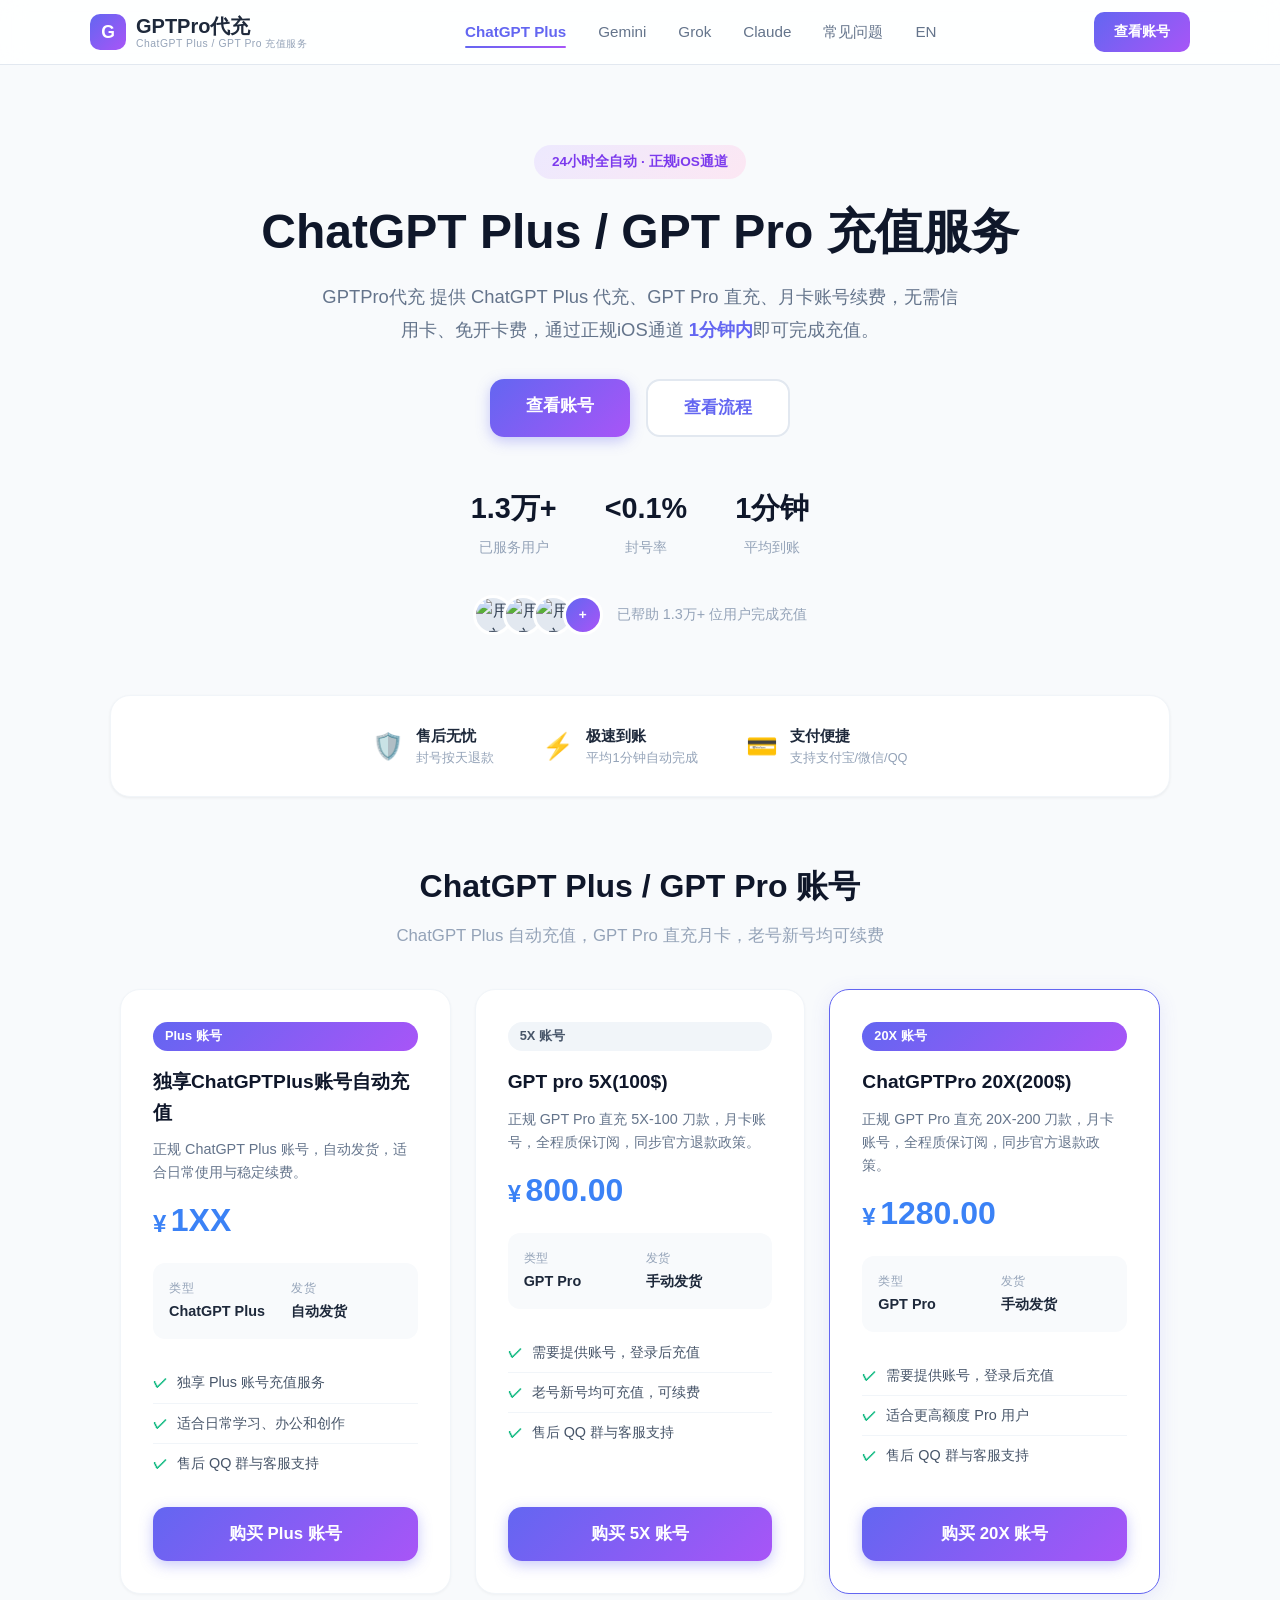
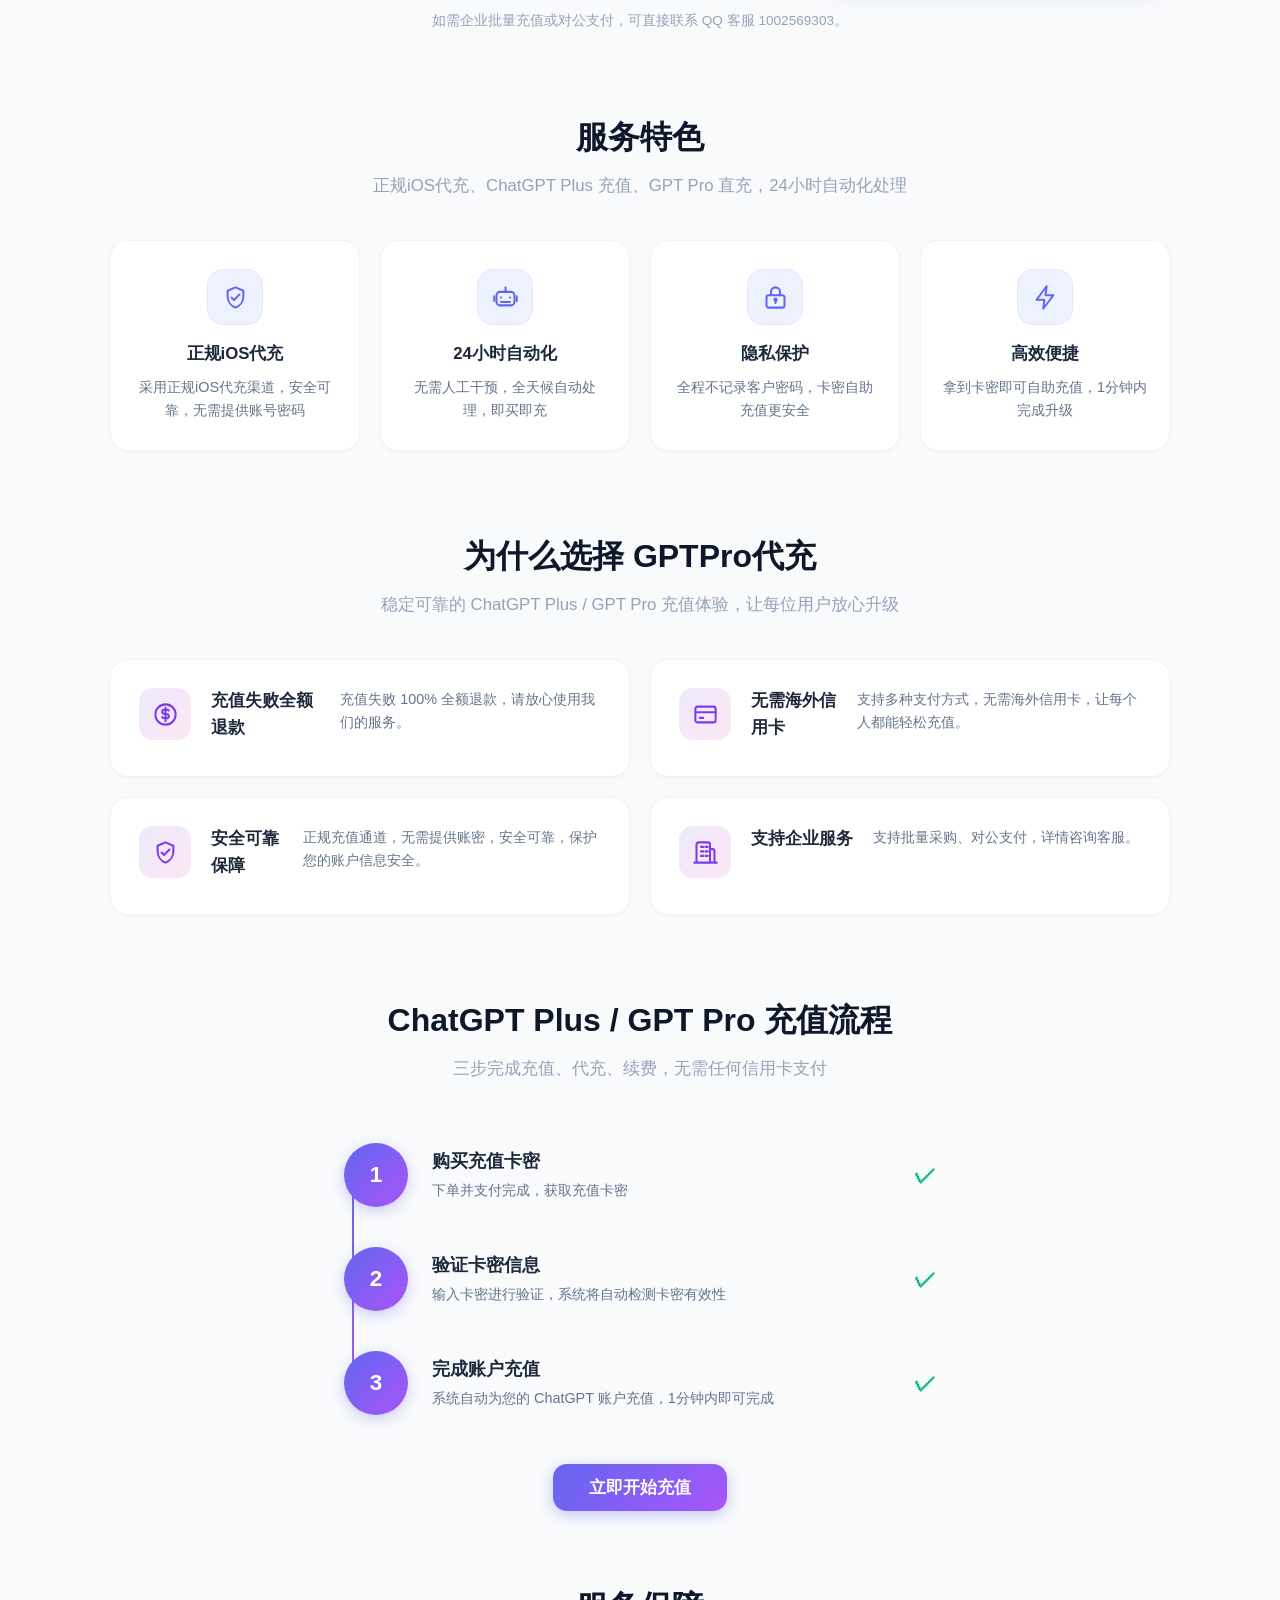
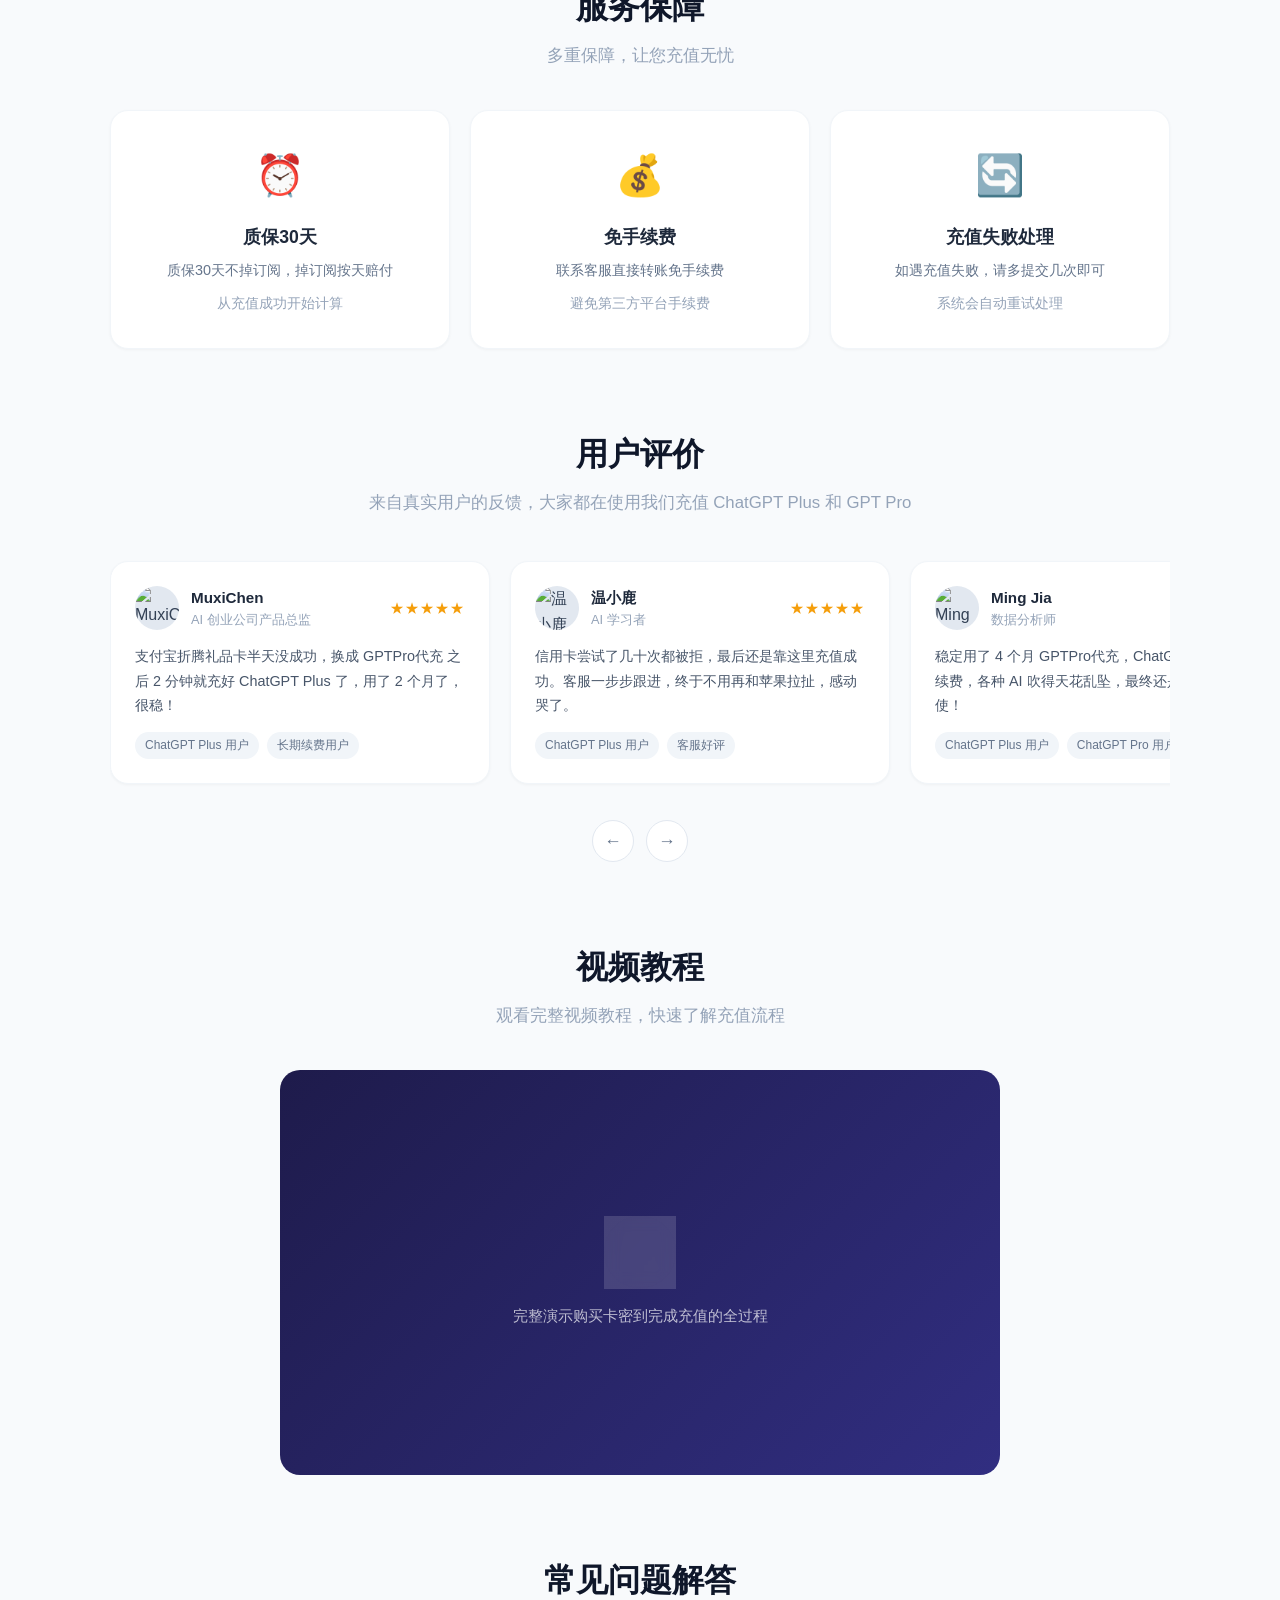
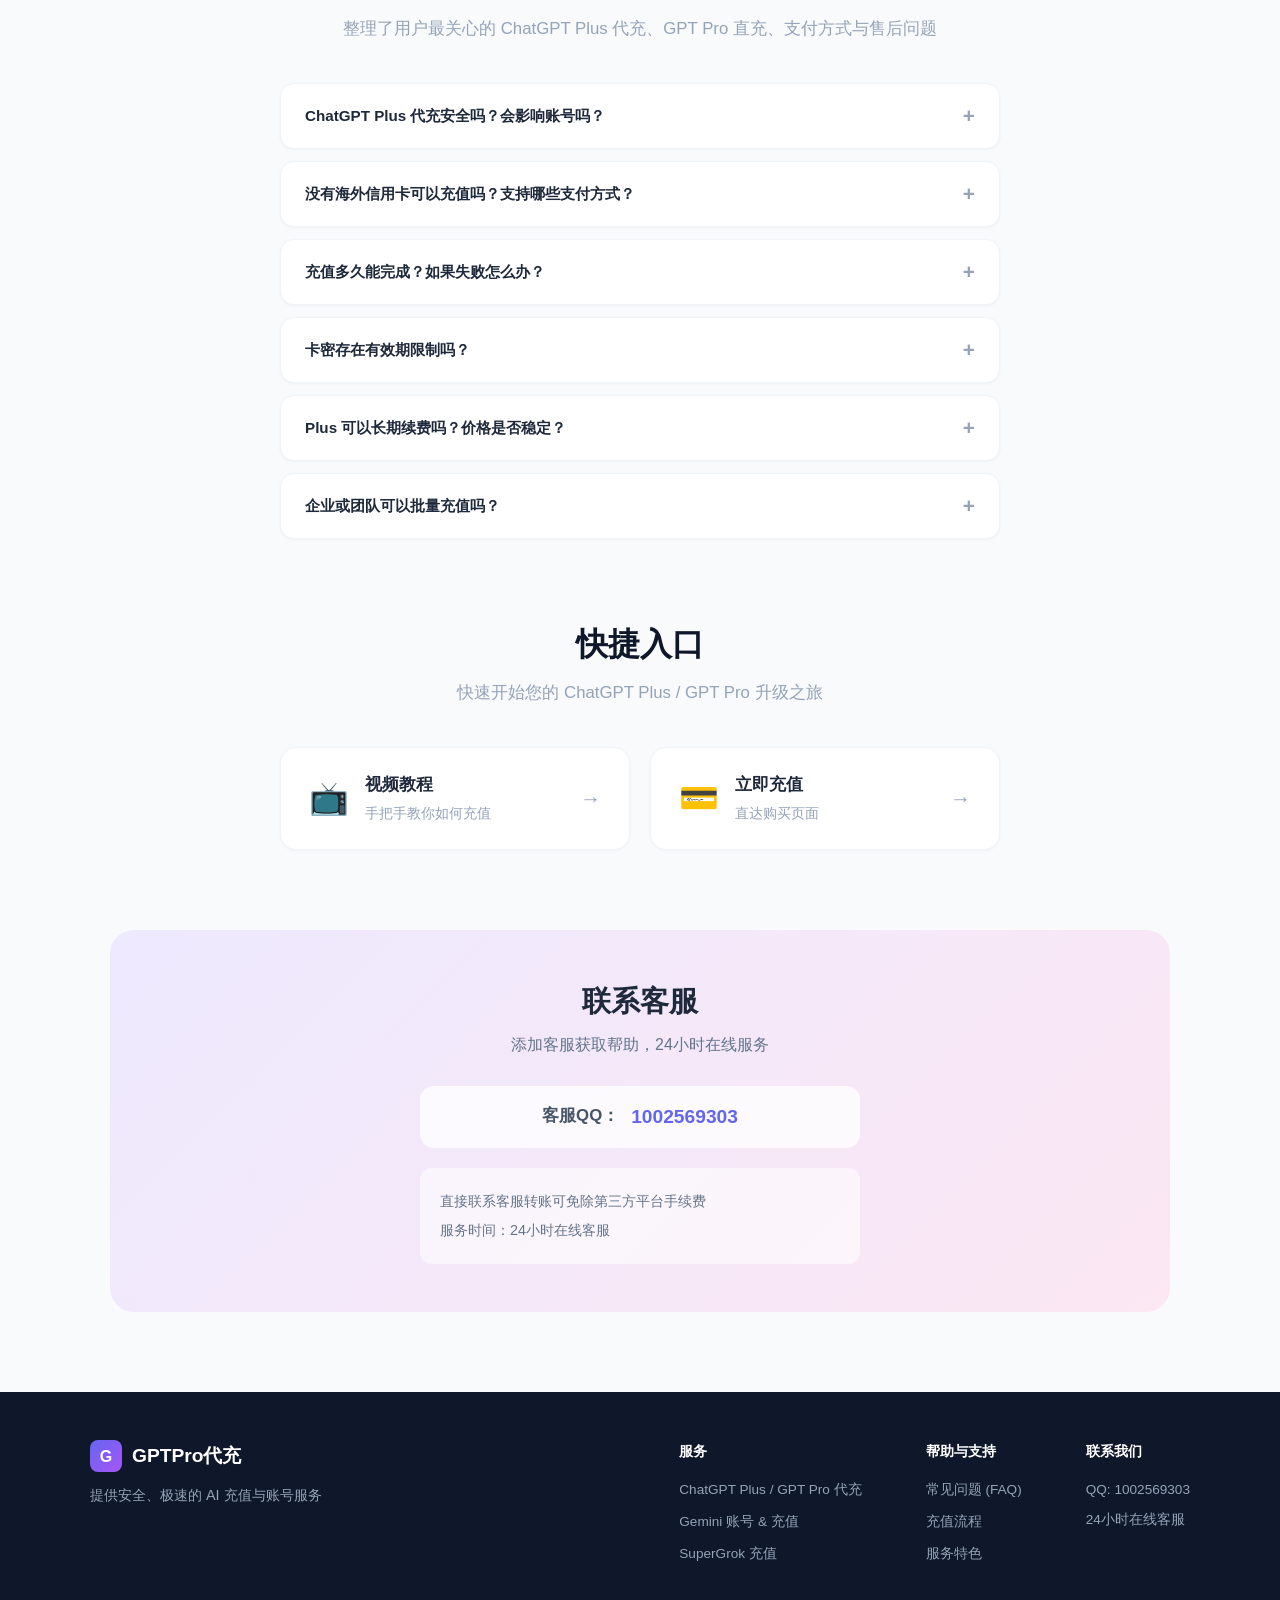
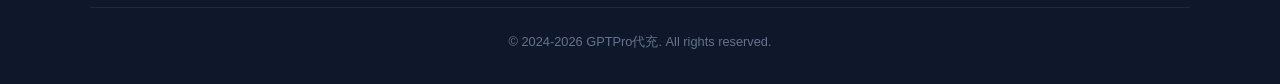
==== commit ce7ffc61: "Update Claude navigation link" ====
--- a/index.html
+++ b/index.html
@@ -21,7 +21,7 @@
                 <a href="index.html" class="nav-tab active">ChatGPT Plus</a>
                 <a href="gemini.html" class="nav-tab">Gemini</a>
                 <a href="grok.html" class="nav-tab">Grok</a>
-                <a href="https://upclaude.chatgpt-plus.top/" target="_blank" rel="noopener noreferrer" class="nav-tab">Claude</a>
+                <a href="https://momoai.dadoudou117.com/" target="_blank" rel="noopener noreferrer" class="nav-tab">Claude</a>
                 <a href="faq.html" class="nav-tab">常见问题</a>
                 <a href="en/" class="nav-tab">EN</a>
             </div>
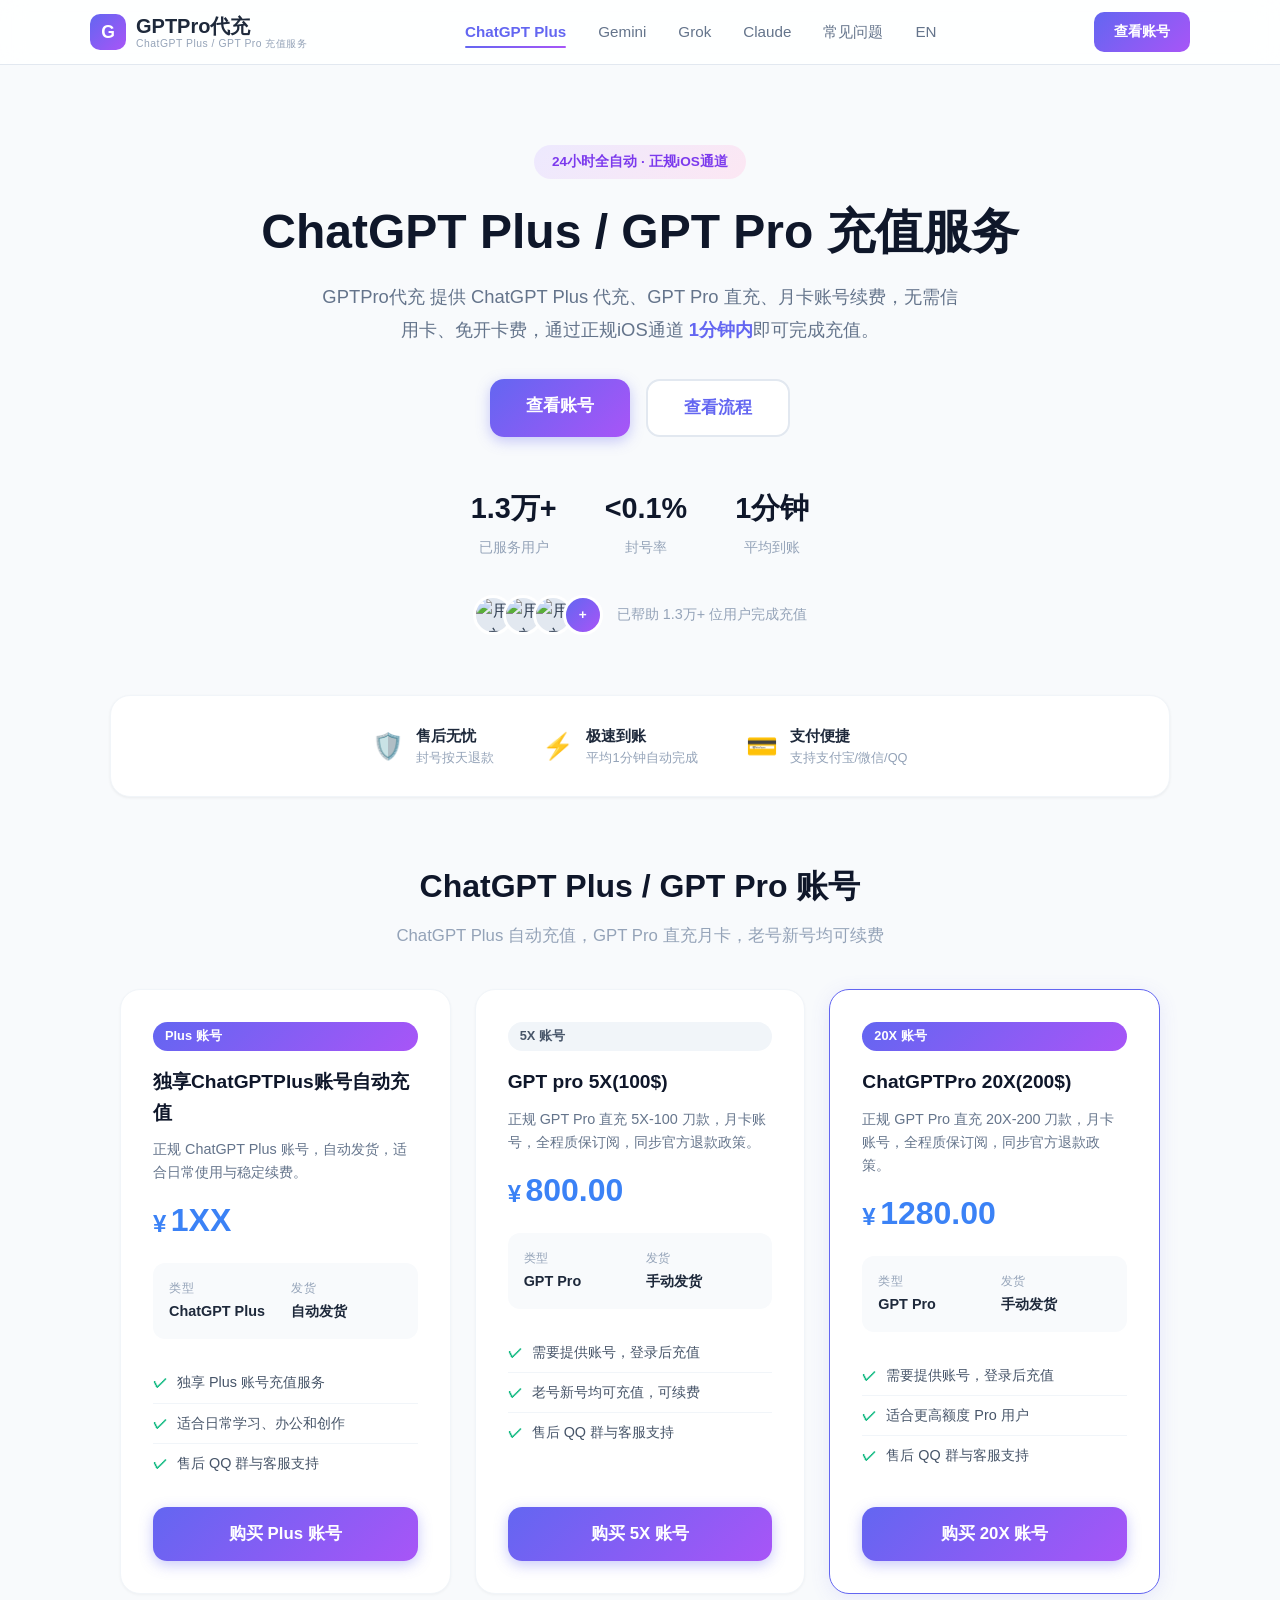
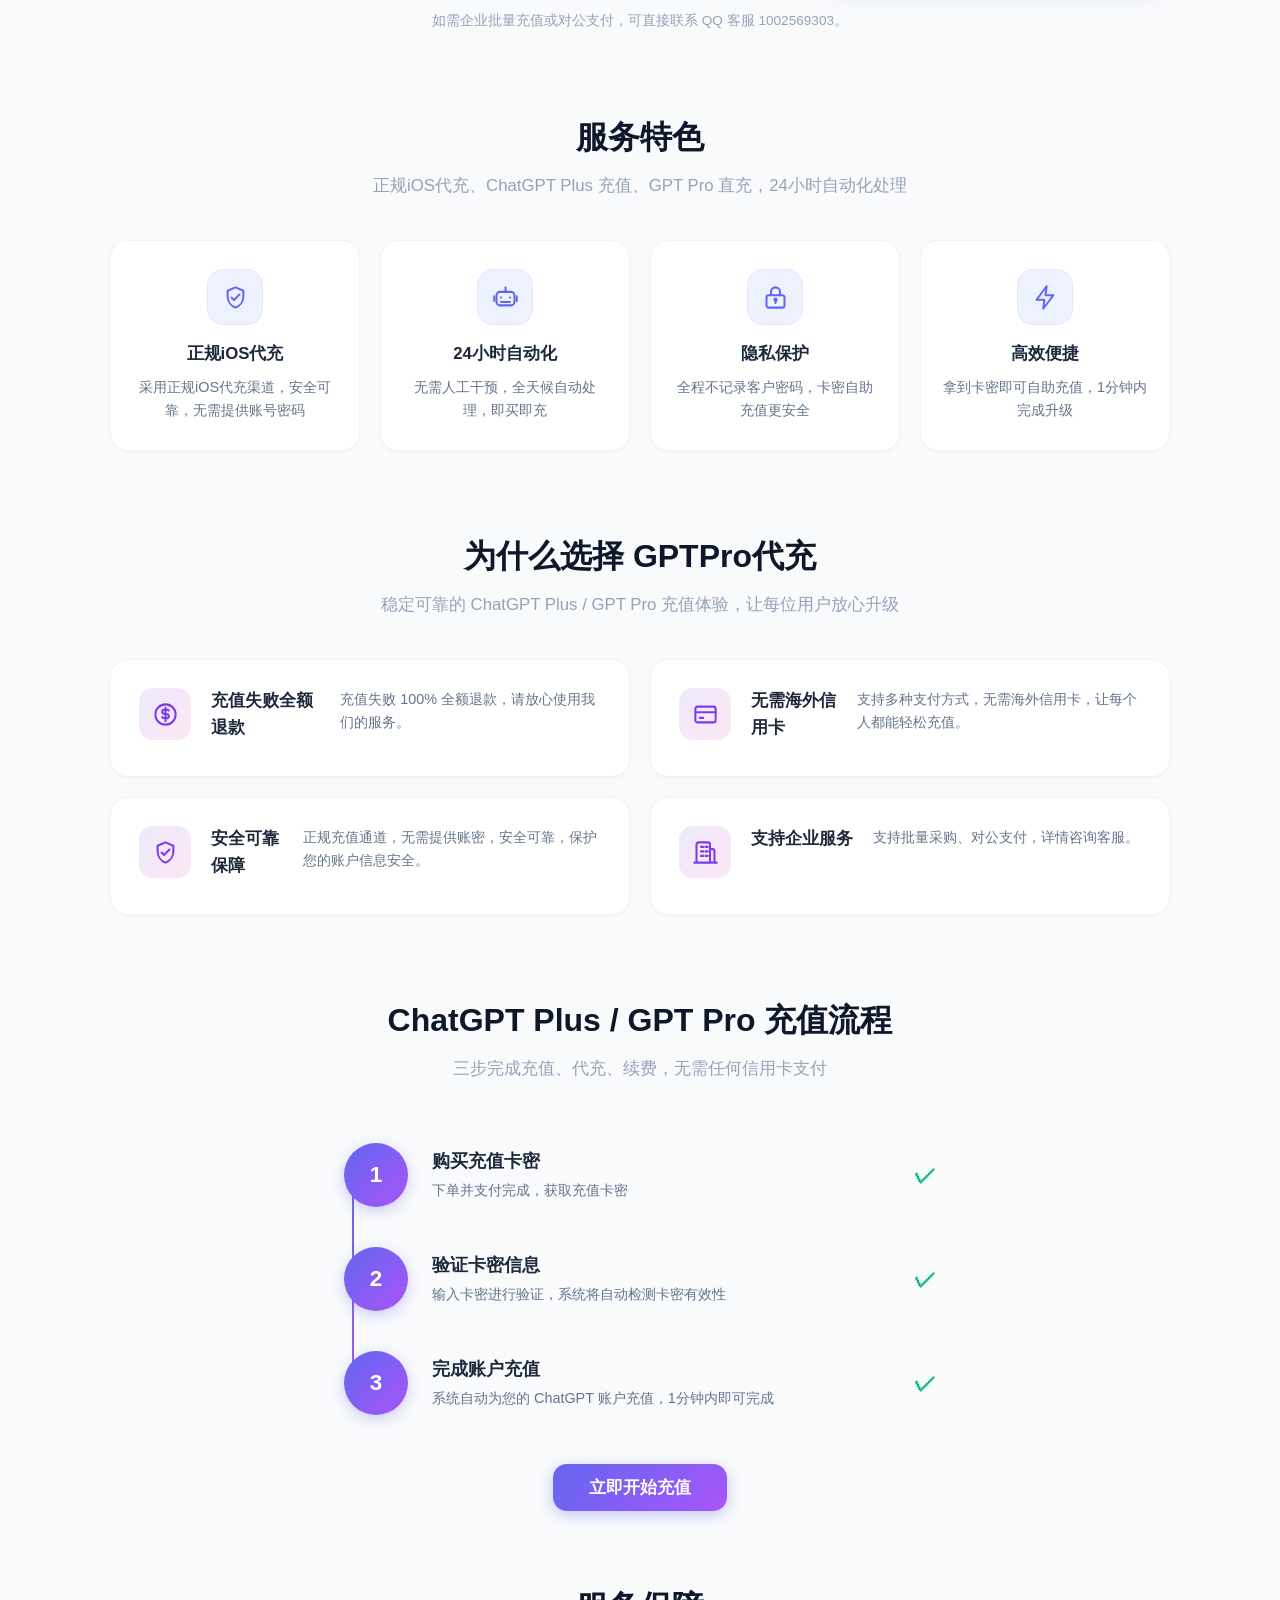
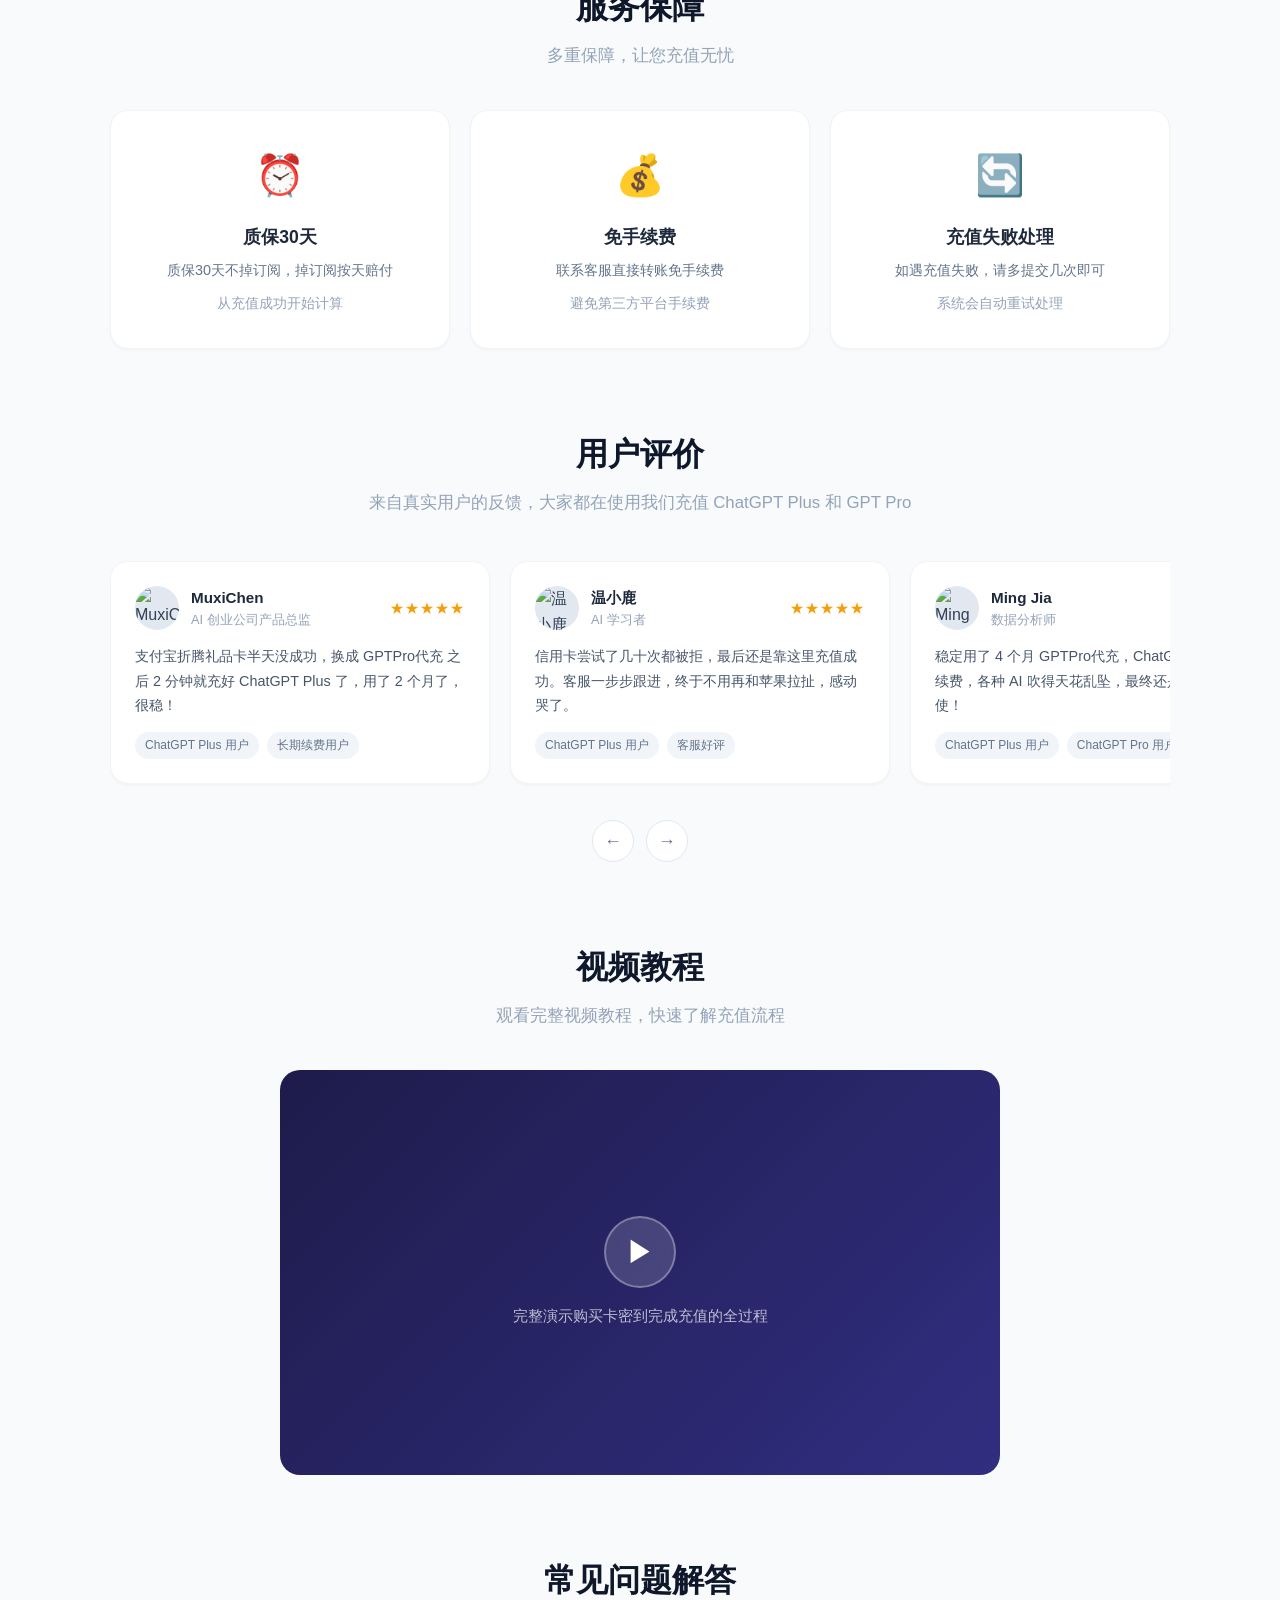
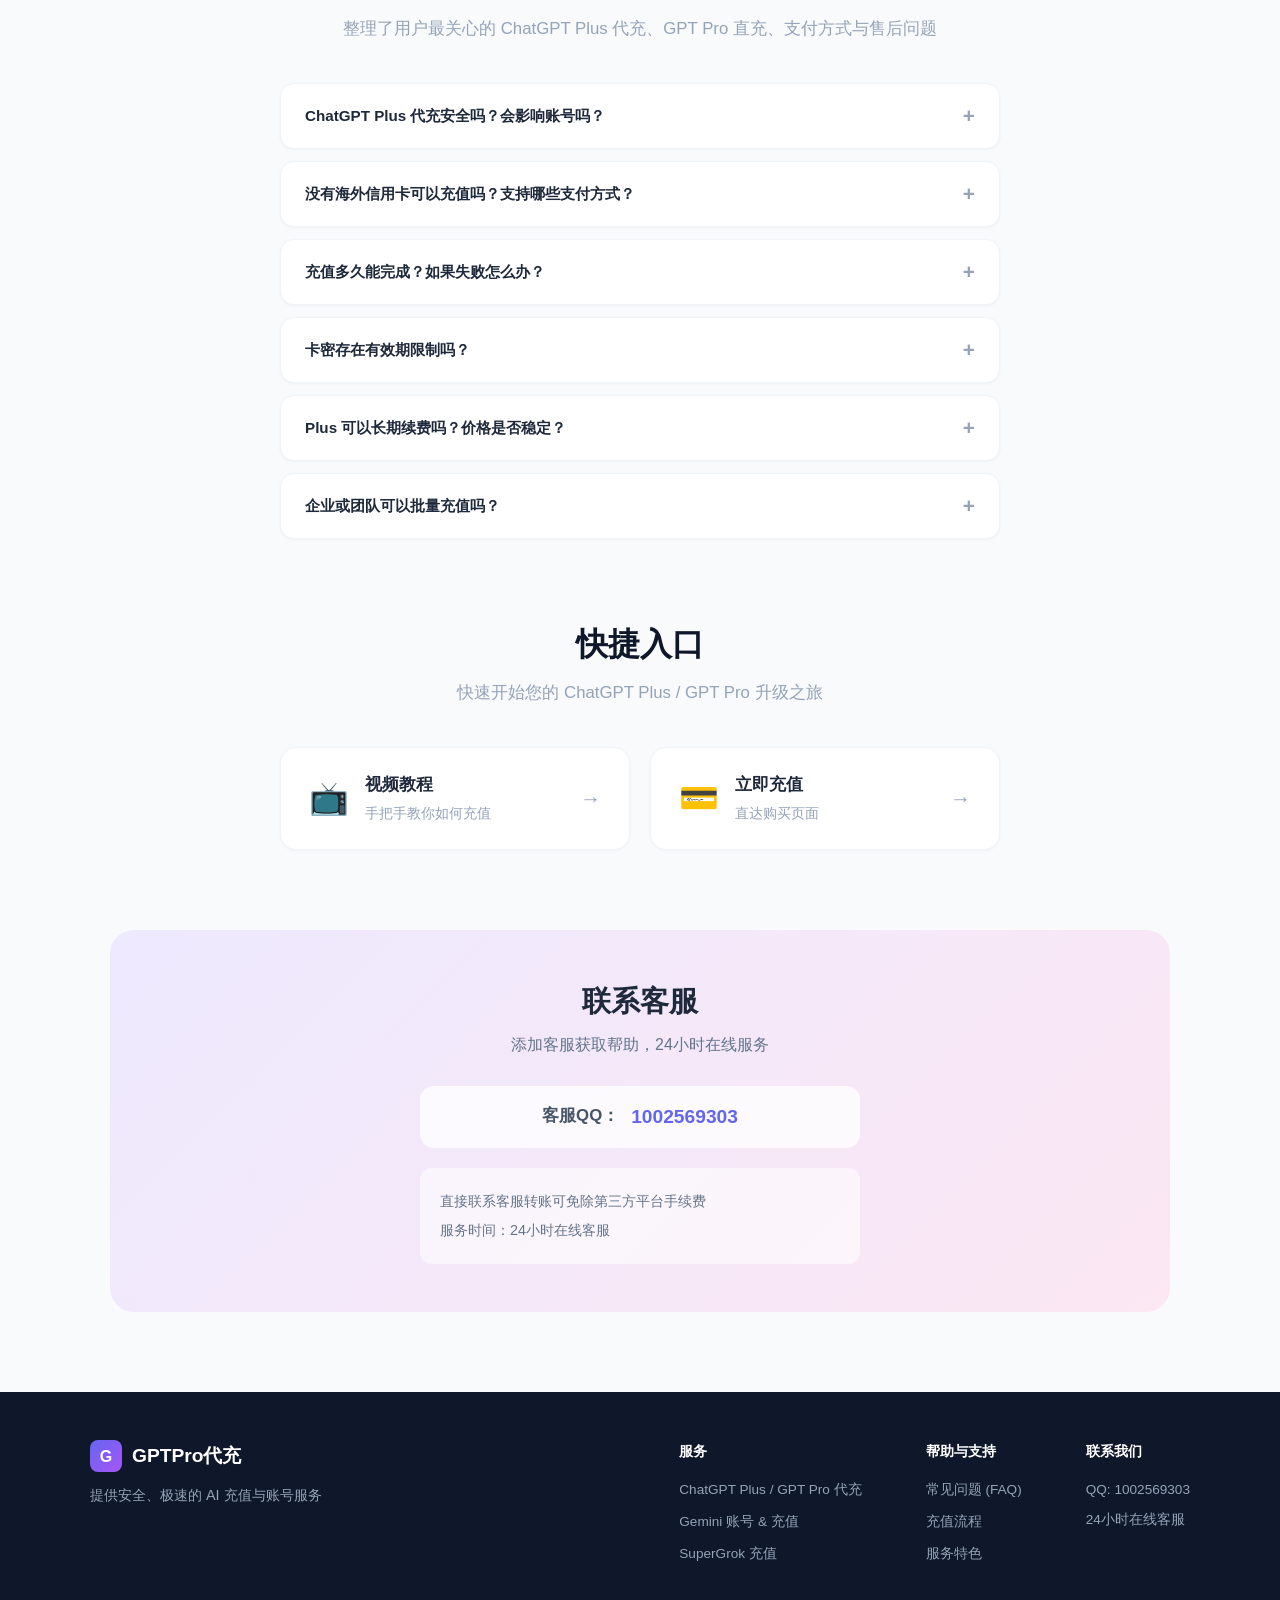
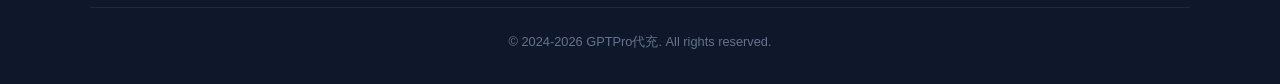
==== commit 80128fdc: "Revert "Update Claude navigation link"" ====
--- a/index.html
+++ b/index.html
@@ -21,7 +21,7 @@
                 <a href="index.html" class="nav-tab active">ChatGPT Plus</a>
                 <a href="gemini.html" class="nav-tab">Gemini</a>
                 <a href="grok.html" class="nav-tab">Grok</a>
-                <a href="https://momoai.dadoudou117.com/" target="_blank" rel="noopener noreferrer" class="nav-tab">Claude</a>
+                <a href="https://upclaude.chatgpt-plus.top/" target="_blank" rel="noopener noreferrer" class="nav-tab">Claude</a>
                 <a href="faq.html" class="nav-tab">常见问题</a>
                 <a href="en/" class="nav-tab">EN</a>
             </div>
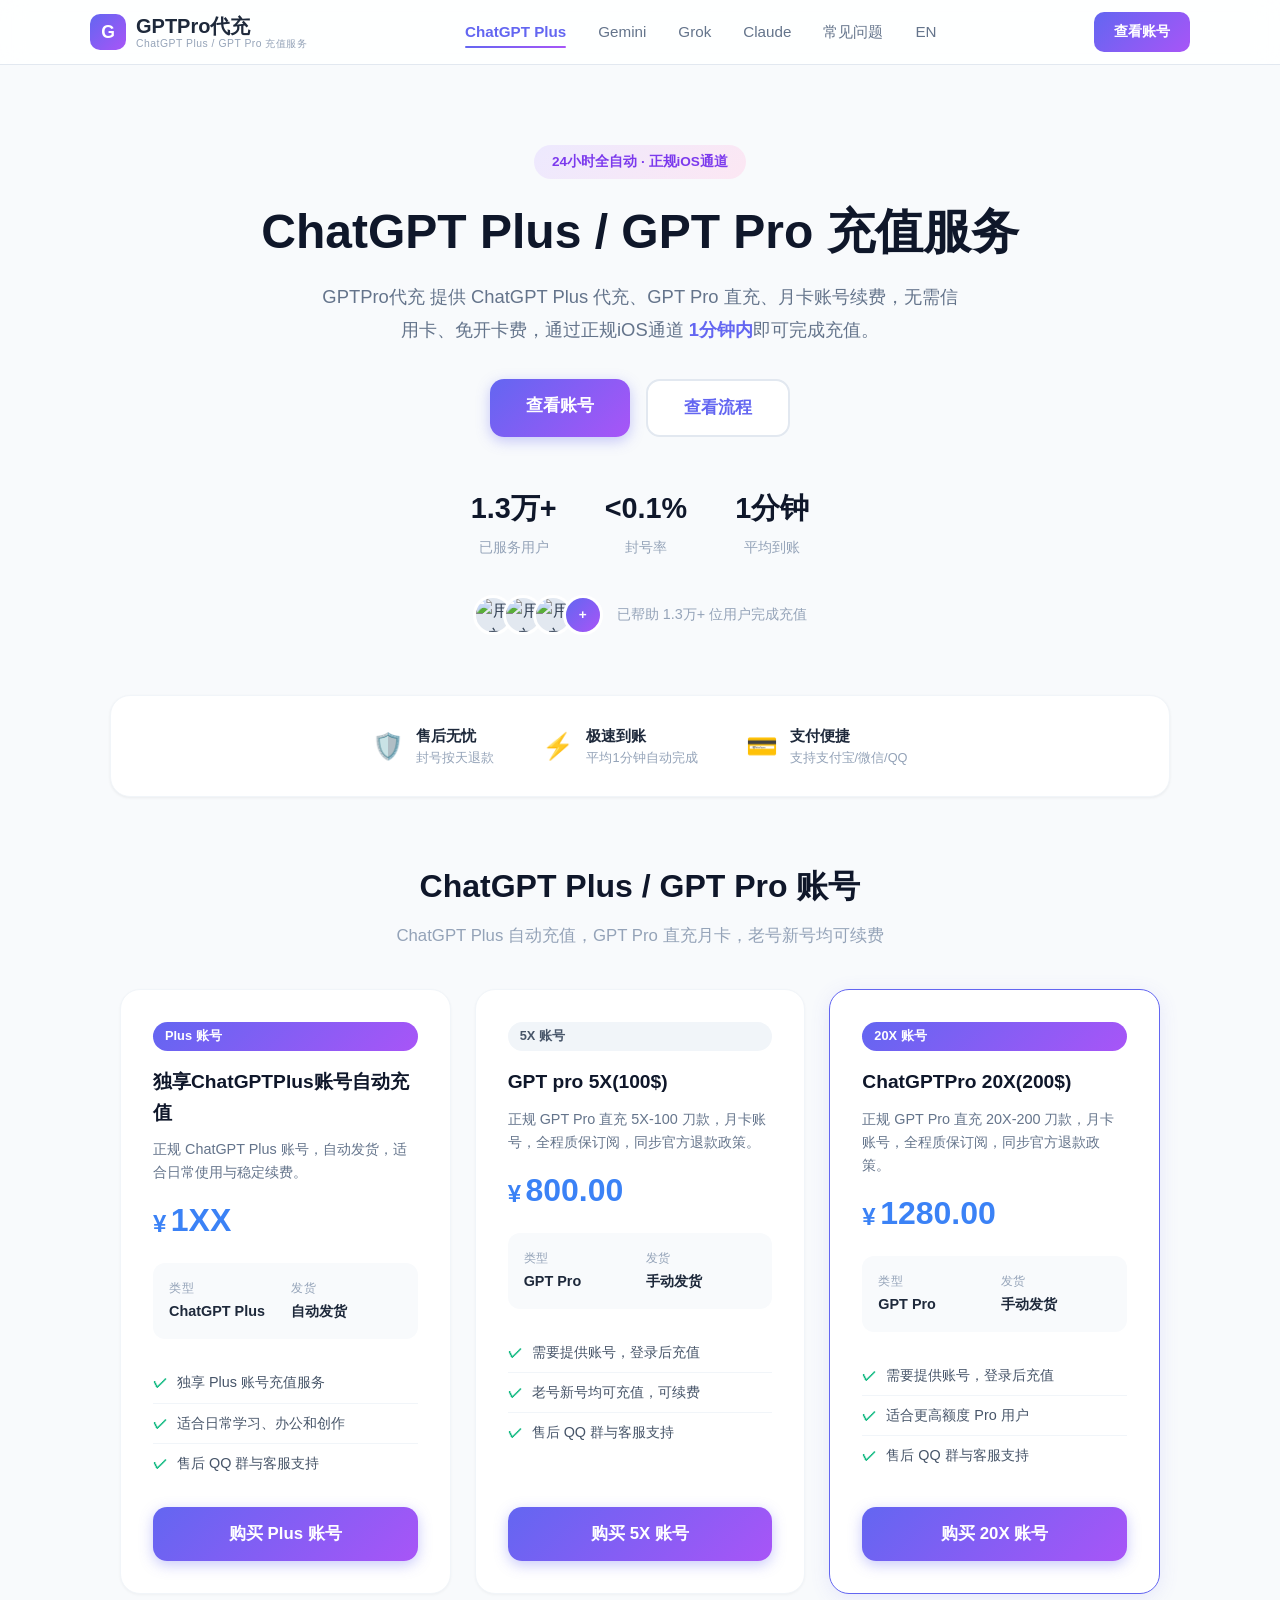
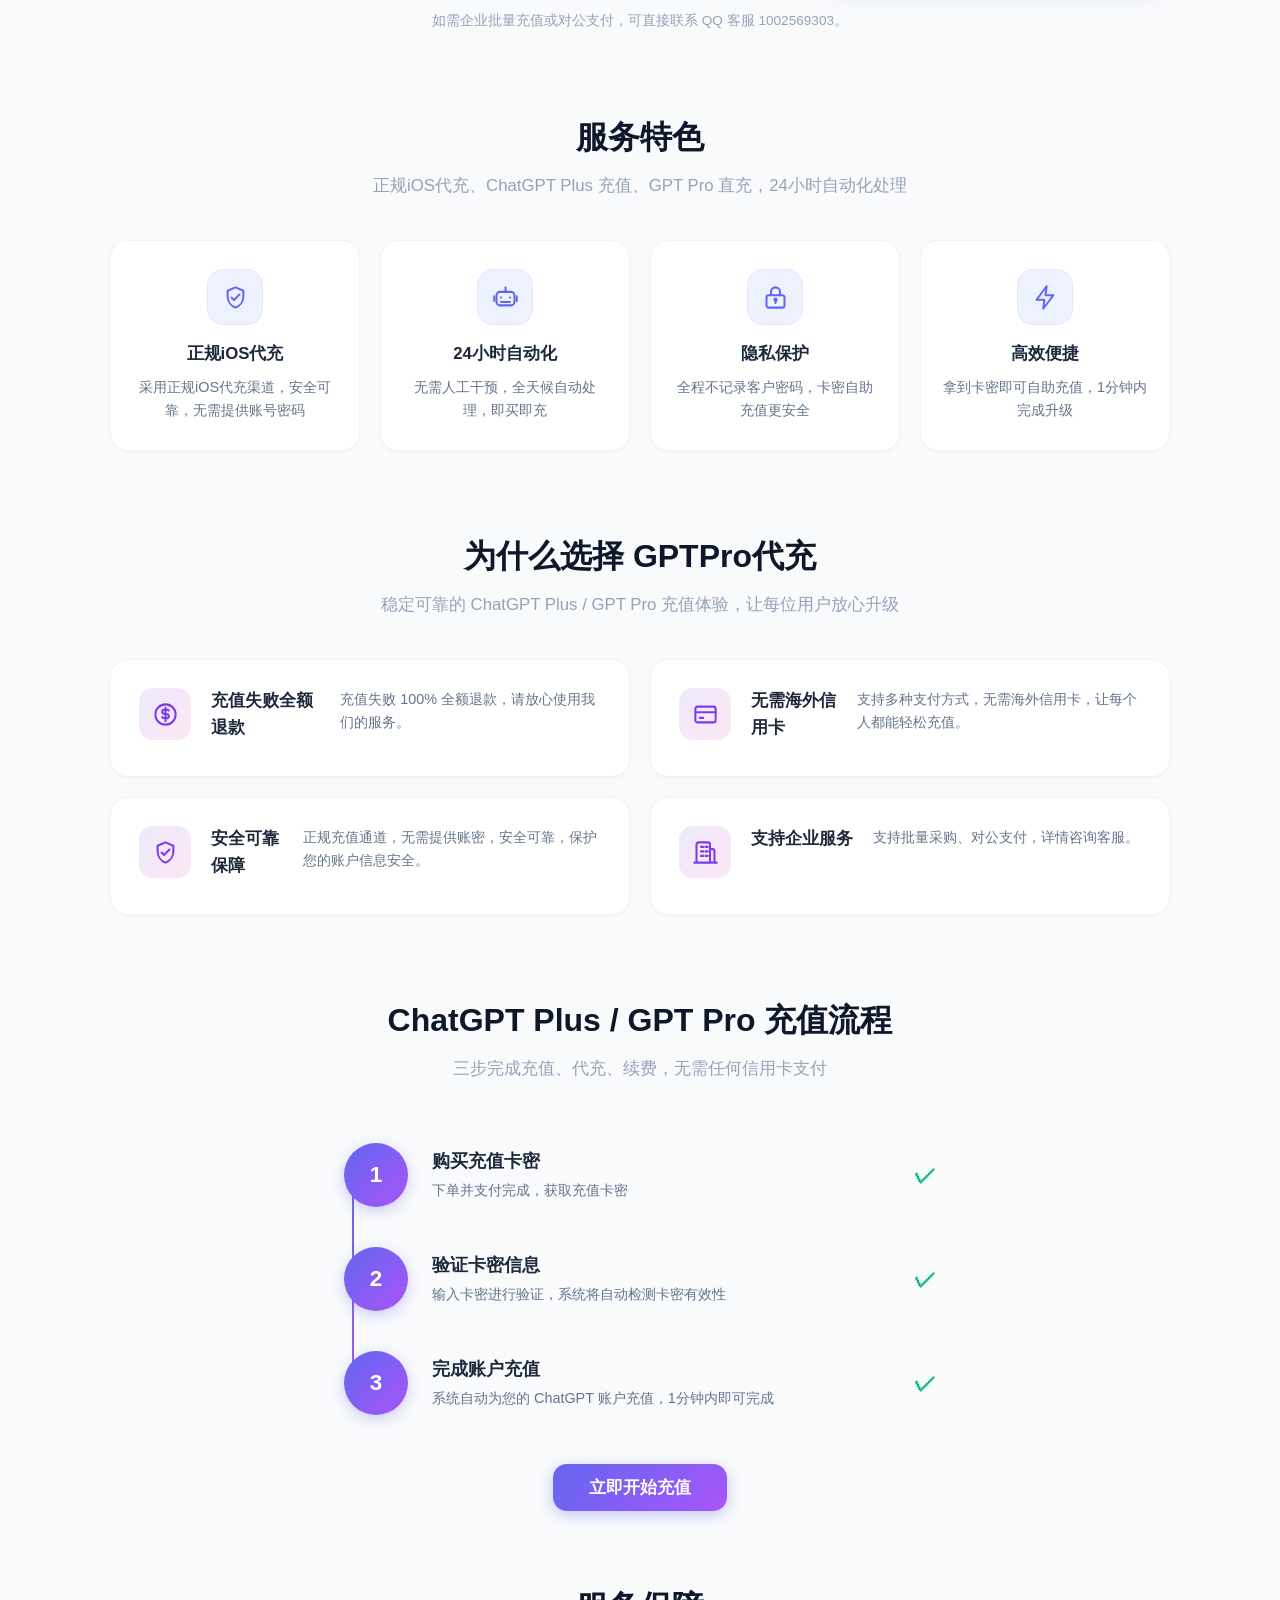
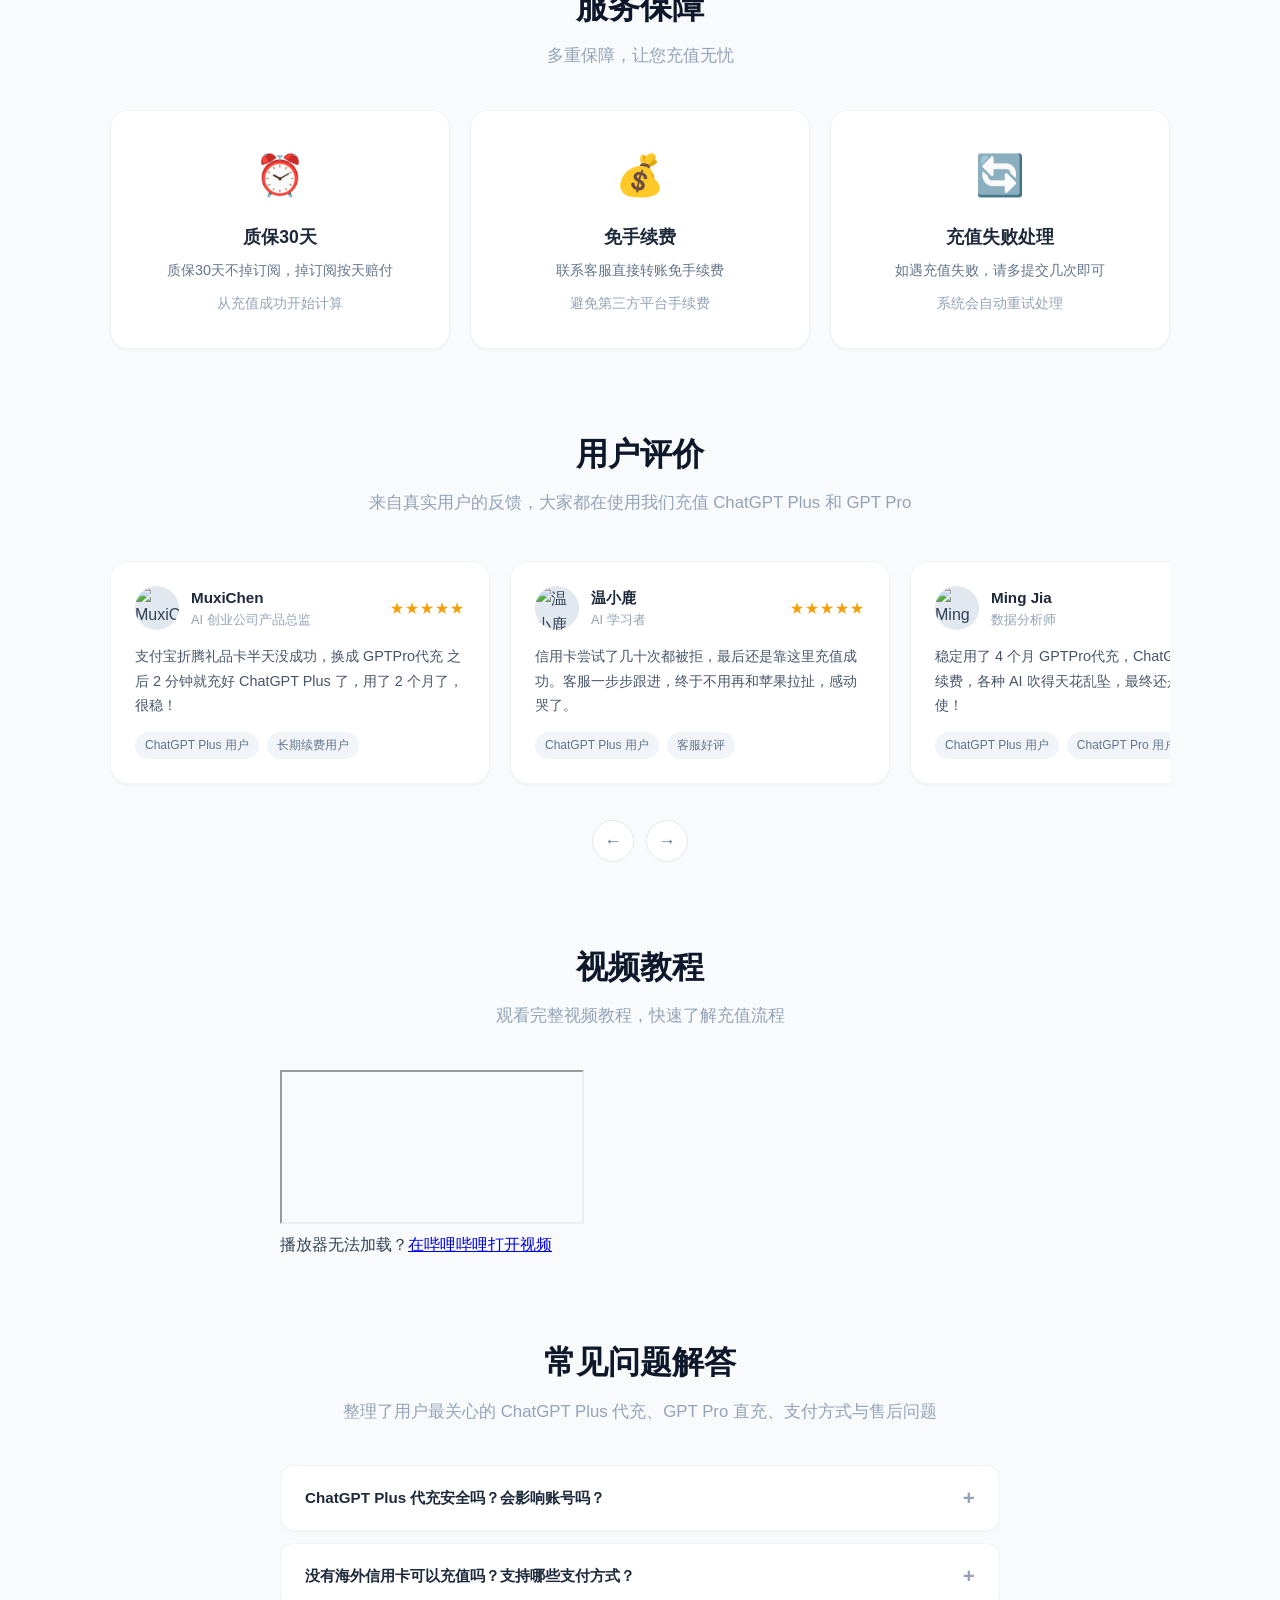
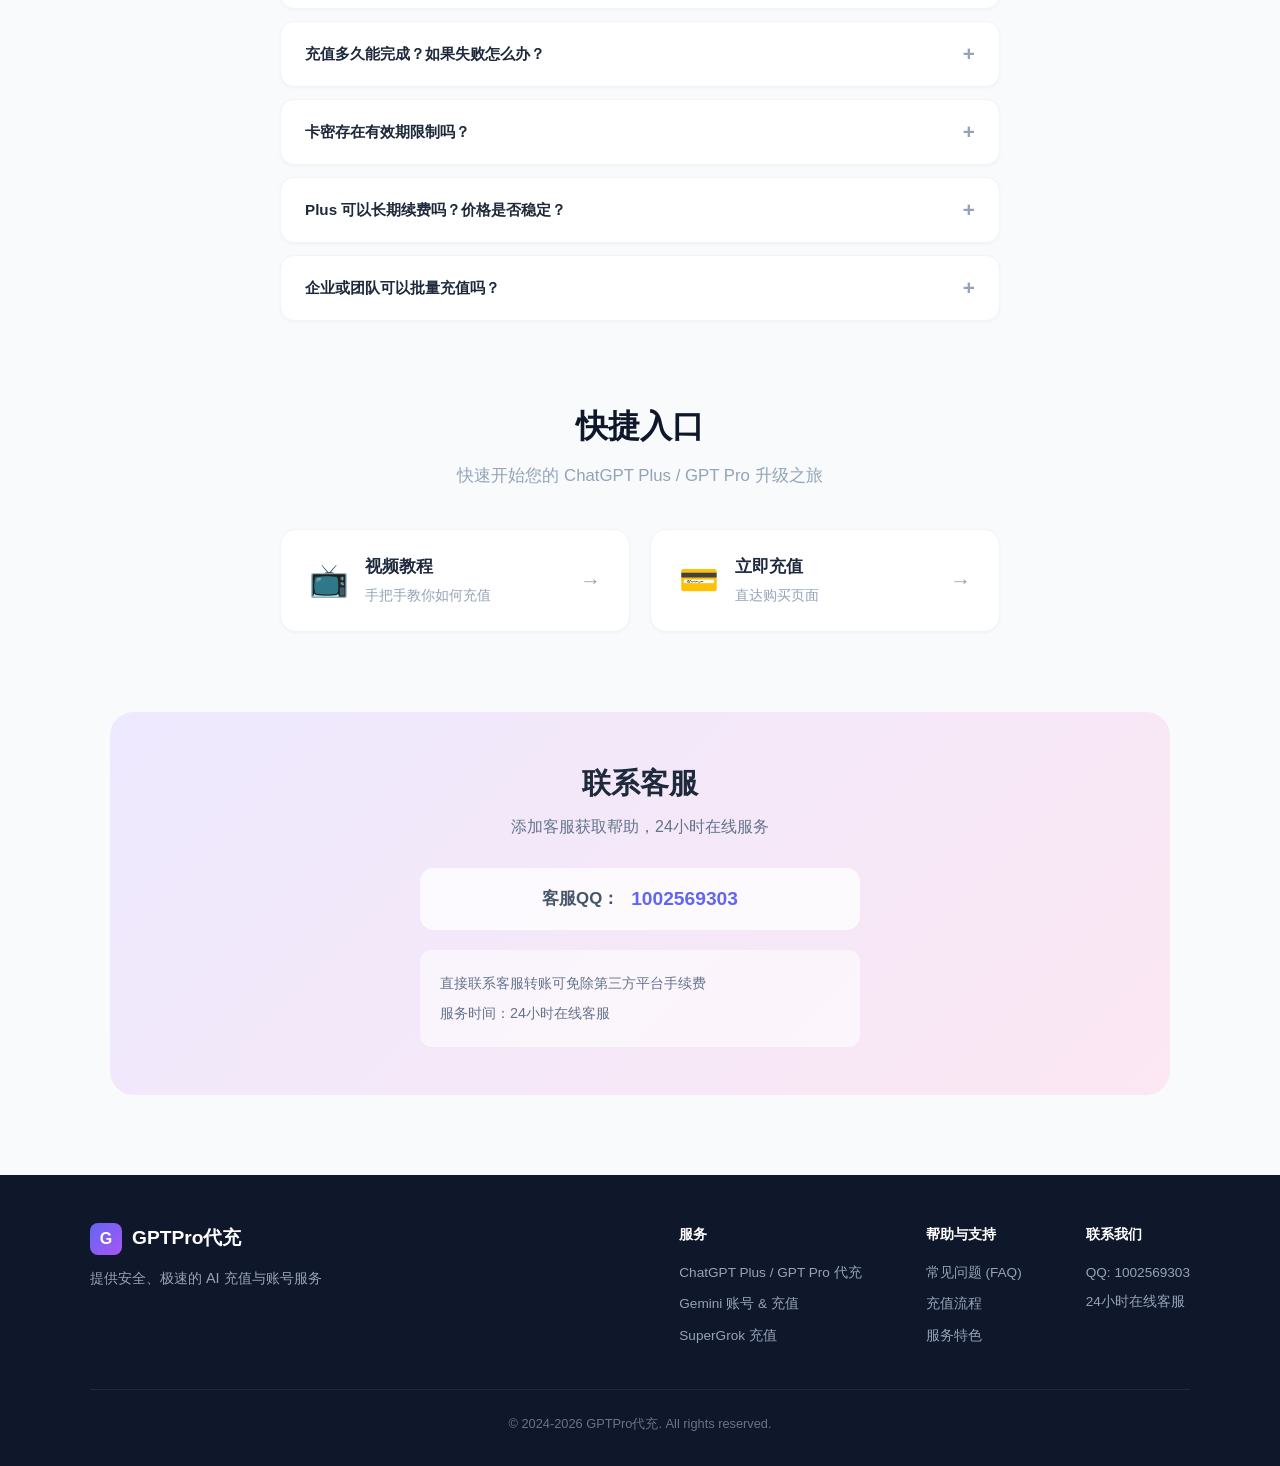
==== commit d40cda17: "Embed video tutorial preview" ====
--- a/index.html
+++ b/index.html
@@ -488,12 +488,16 @@
                 <p>观看完整视频教程，快速了解充值流程</p>
             </div>
             <div class="video-wrapper">
-                <a href="https://www.bilibili.com/video/BV19MQMB6EUP/" target="_blank" class="video-link">
-                    <div class="video-placeholder">
-                        <div class="video-play">▶</div>
-                        <p>完整演示购买卡密到完成充值的全过程</p>
-                    </div>
-                </a>
+                <div class="video-frame">
+                    <iframe
+                        src="https://player.bilibili.com/player.html?bvid=BV19MQMB6EUP&amp;high_quality=1&amp;danmaku=0"
+                        title="完整演示购买卡密到完成充值的全过程"
+                        loading="lazy"
+                        allow="fullscreen; autoplay; encrypted-media; picture-in-picture"
+                        allowfullscreen
+                        referrerpolicy="strict-origin-when-cross-origin"></iframe>
+                </div>
+                <p class="video-fallback">播放器无法加载？<a href="https://www.bilibili.com/video/BV19MQMB6EUP/" target="_blank" rel="noopener noreferrer">在哔哩哔哩打开视频</a></p>
             </div>
         </section>
 
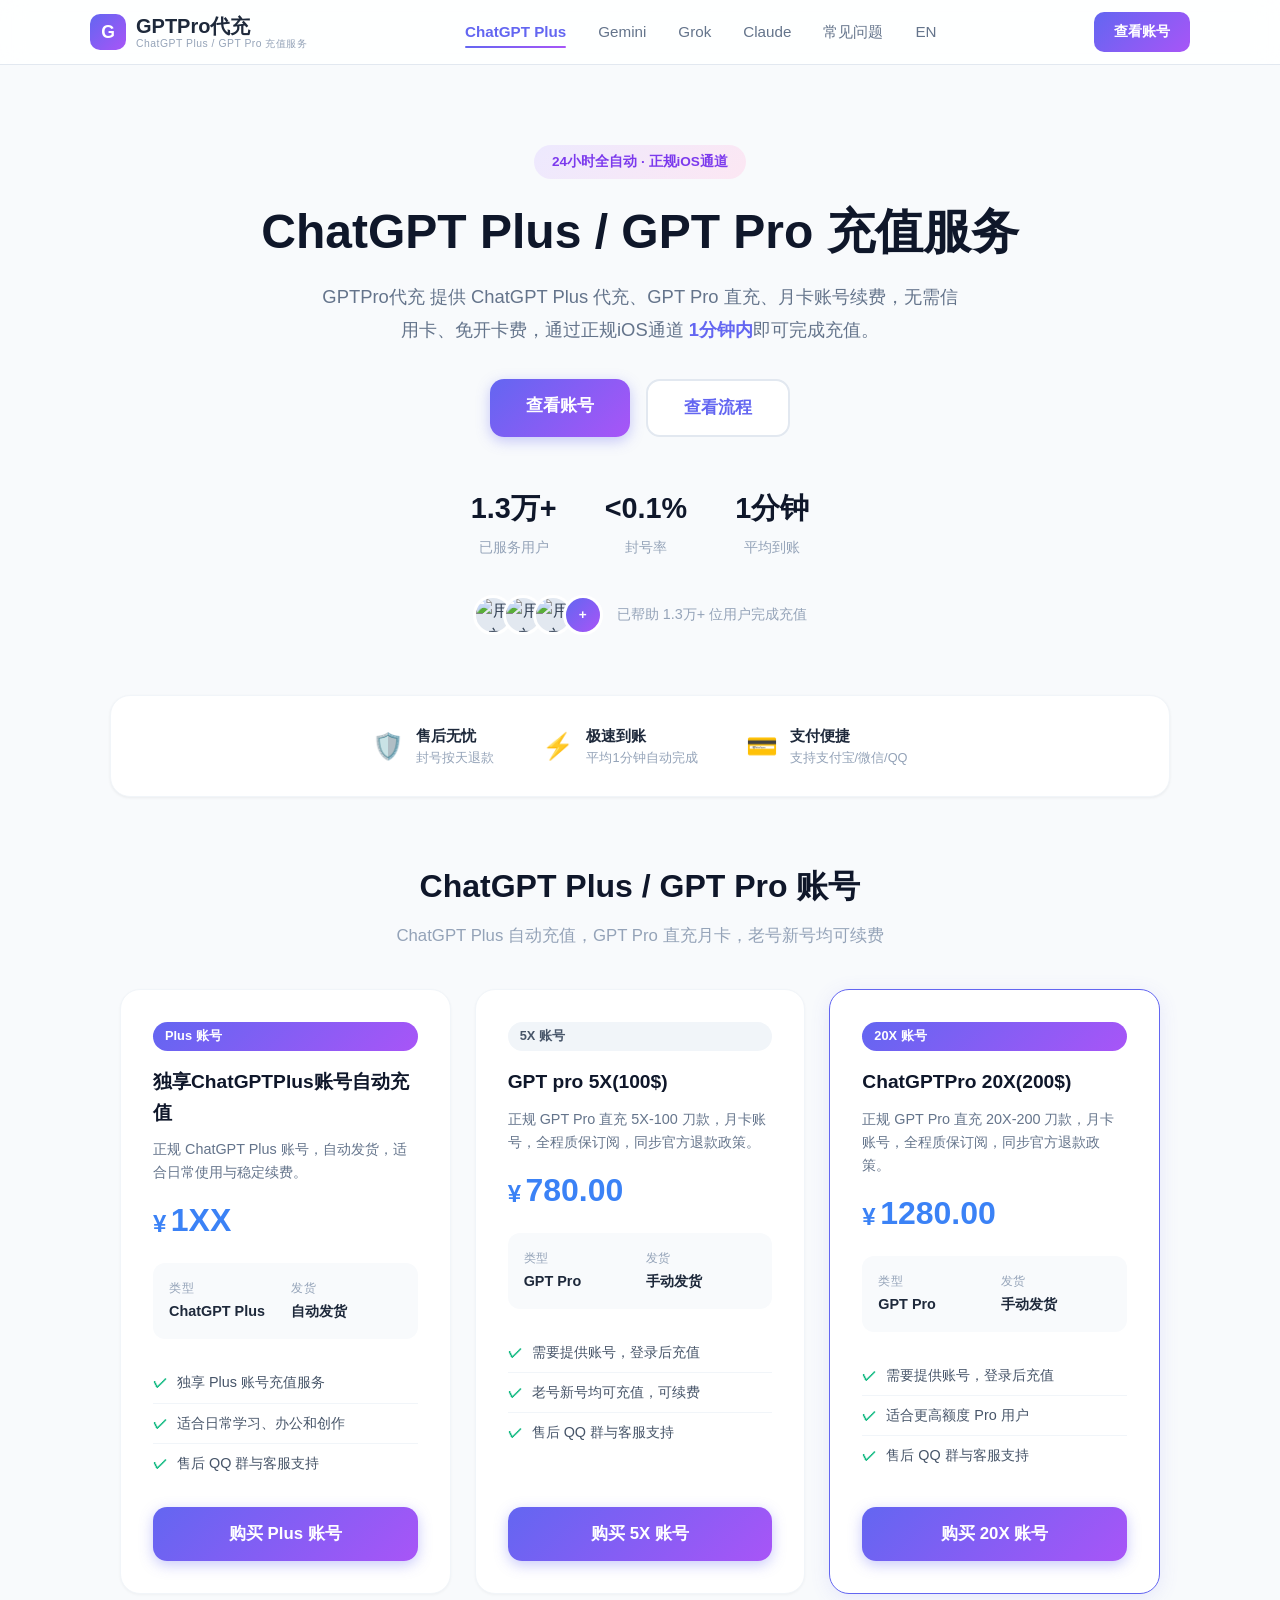
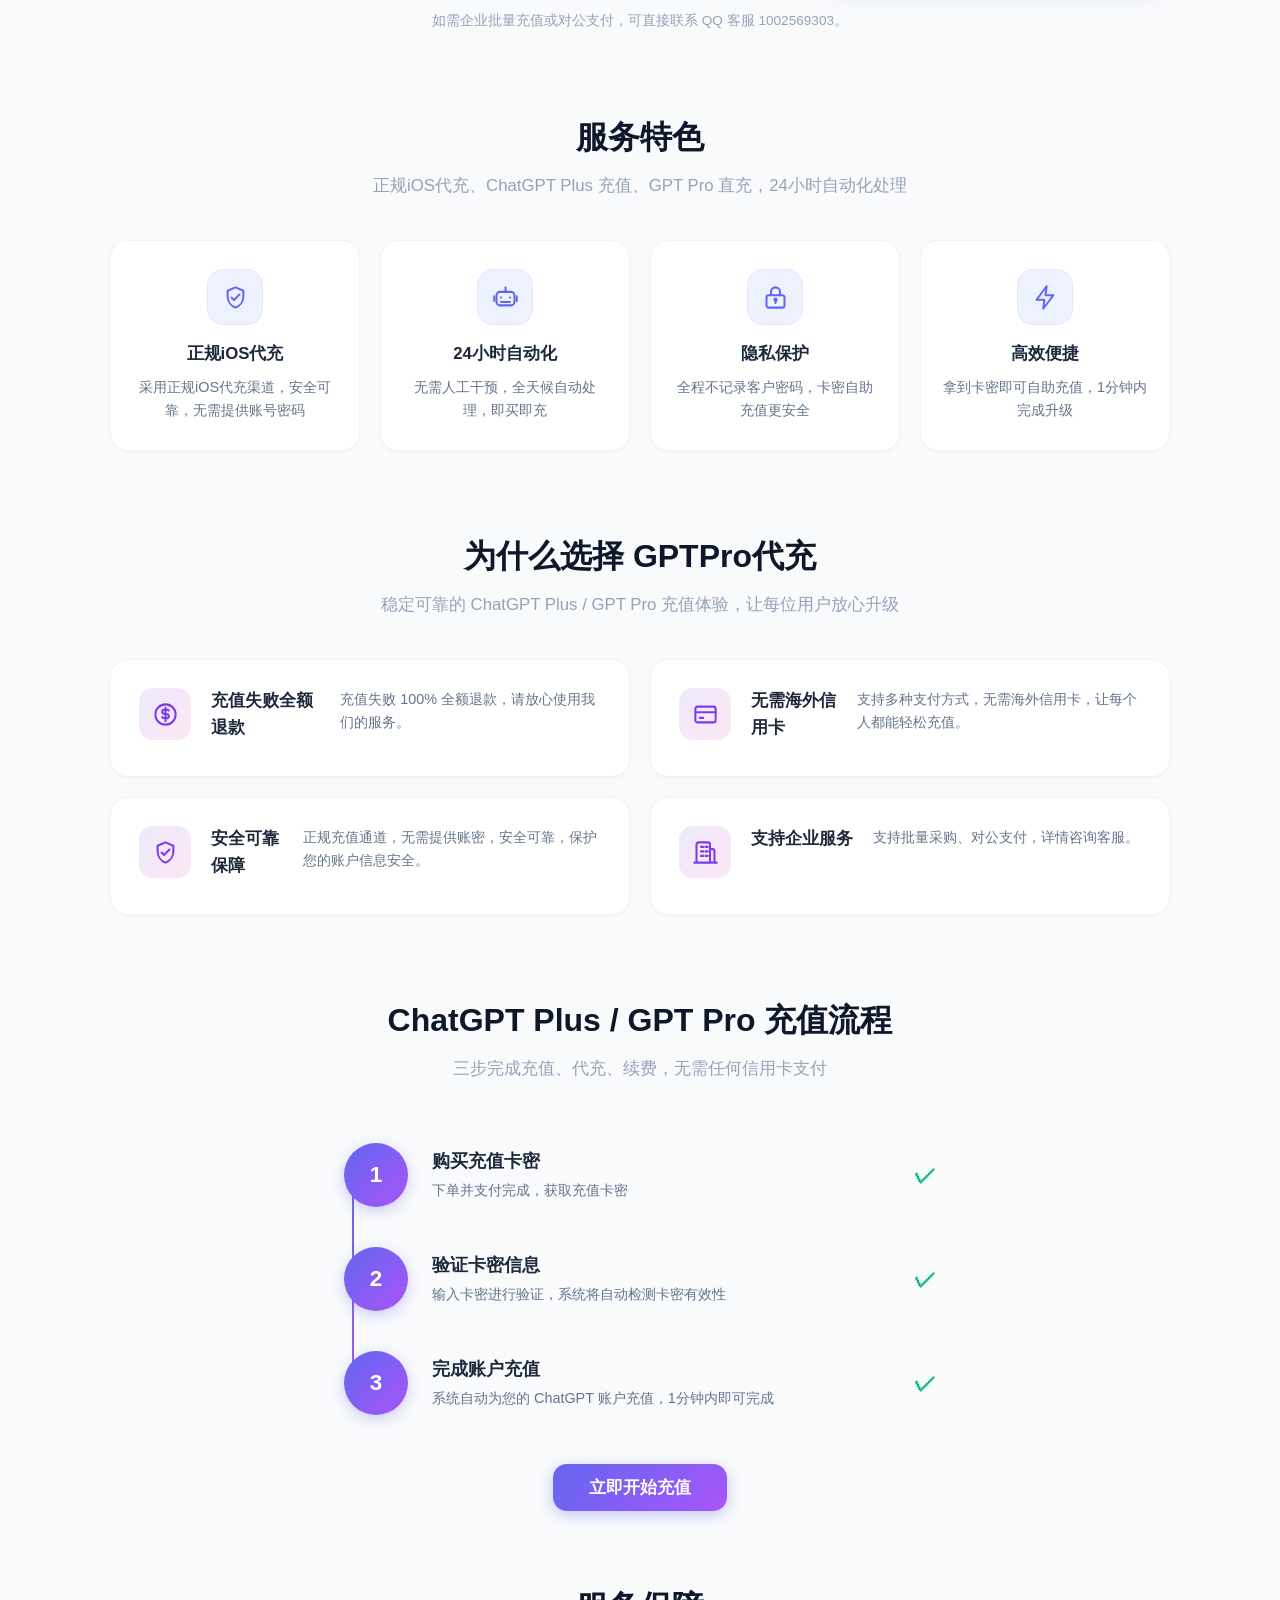
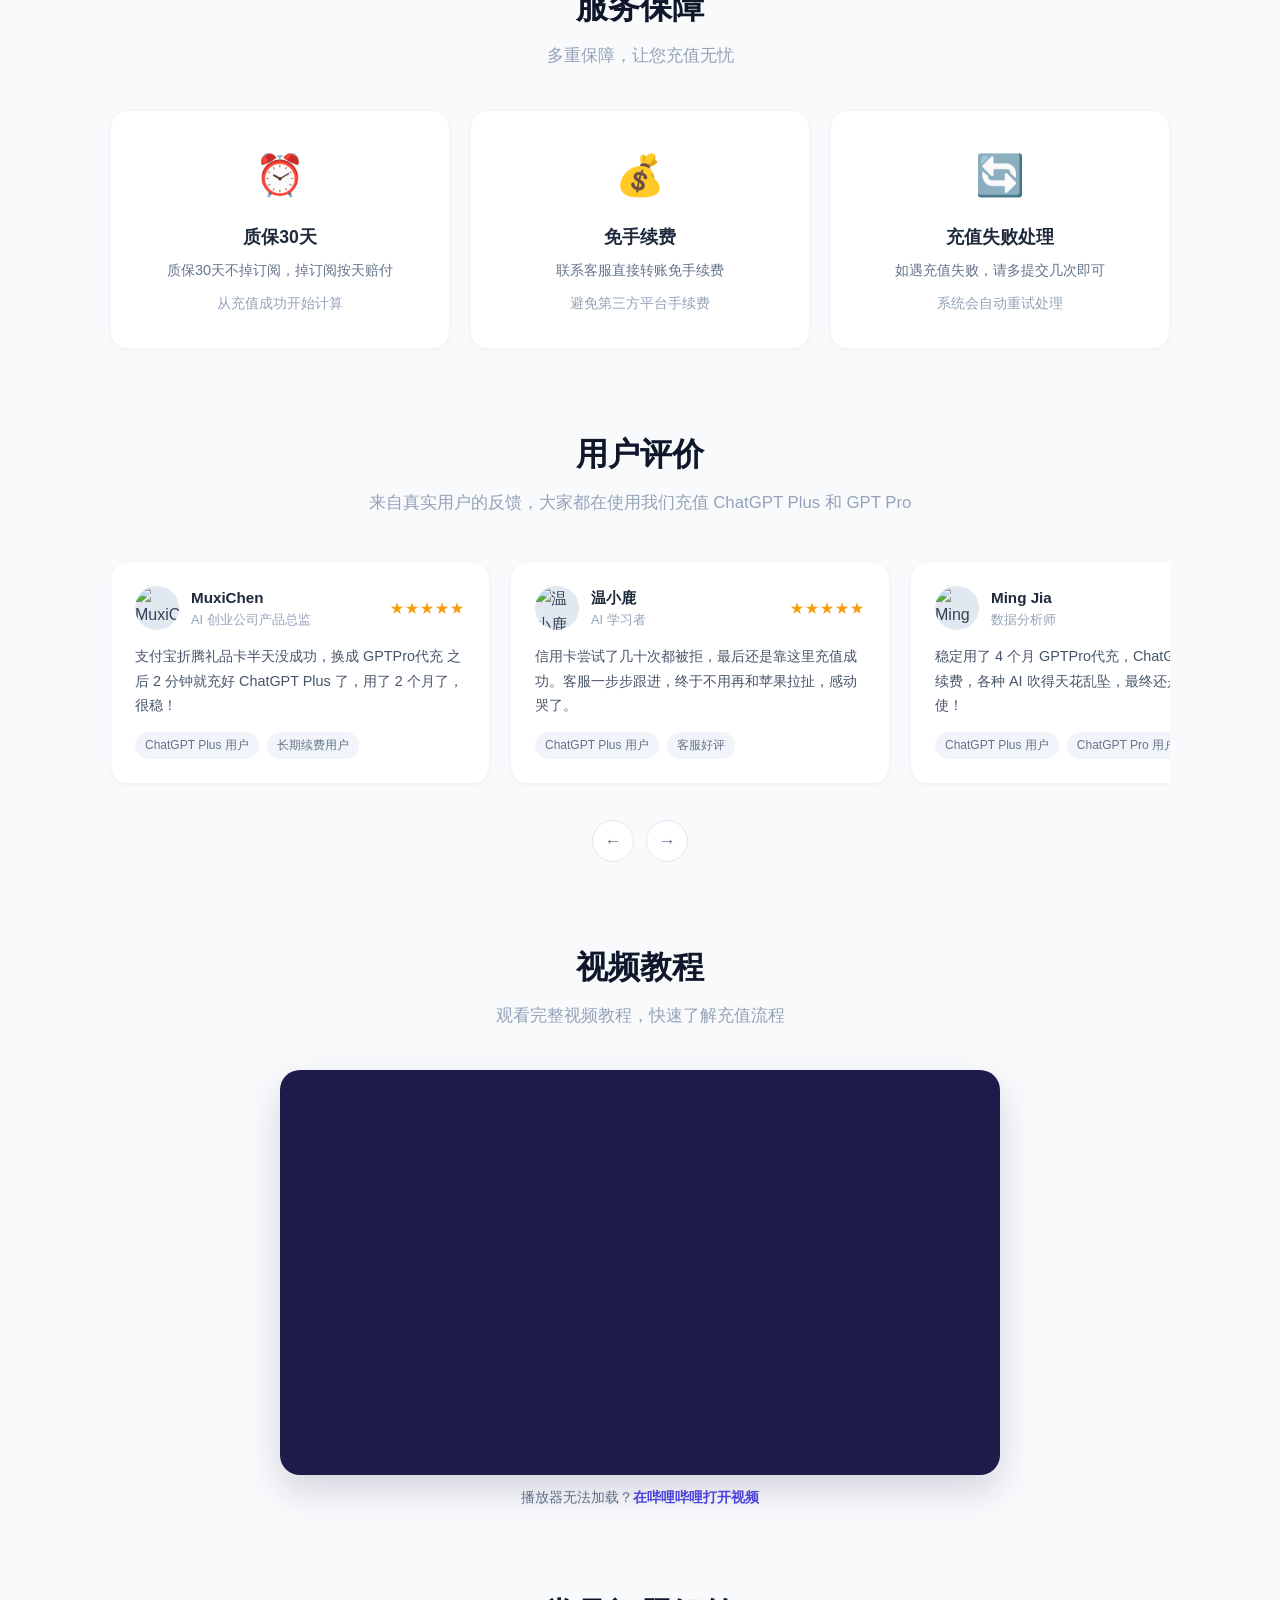
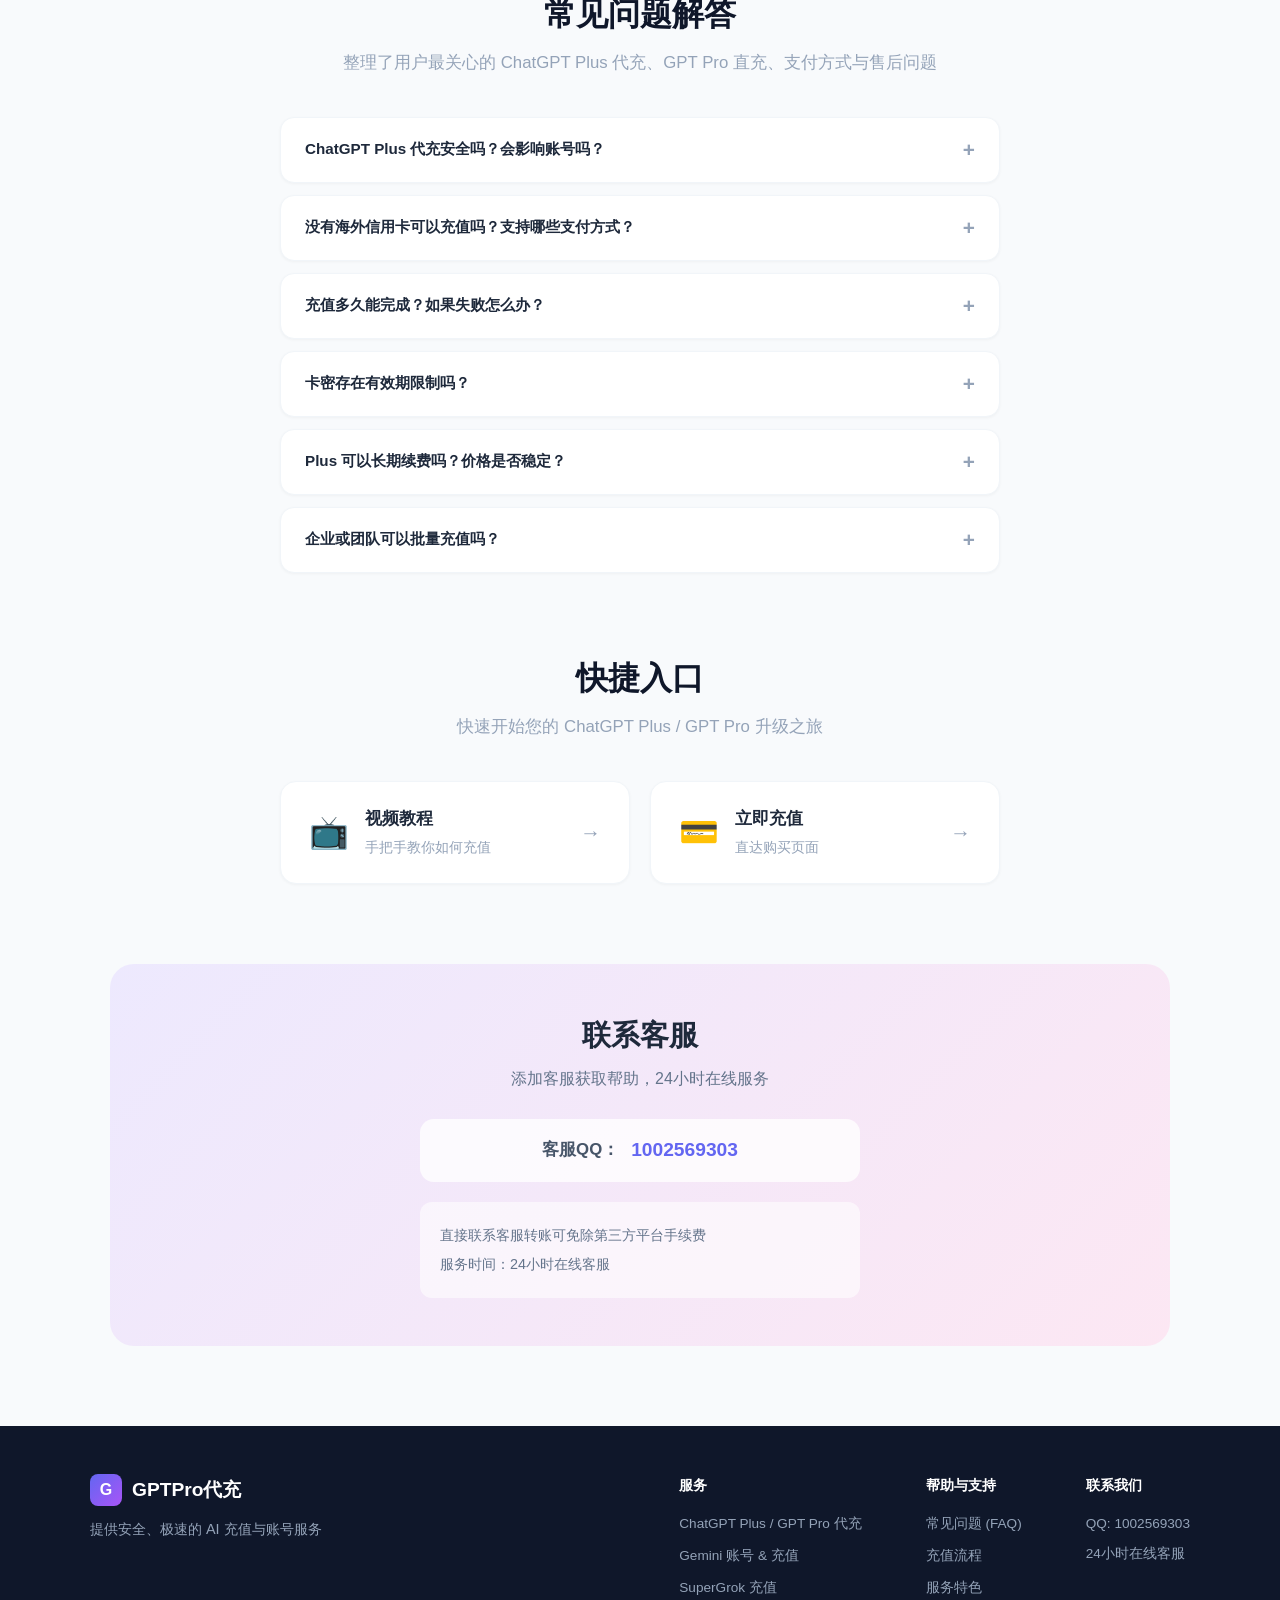
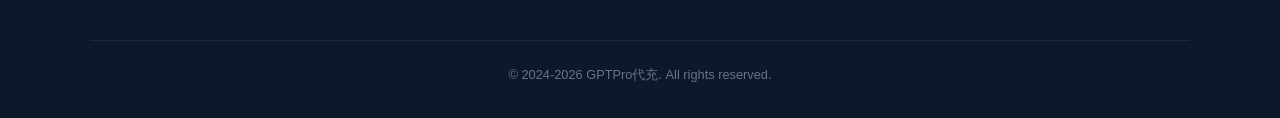
==== commit 08cb3a45: "Remove rocket favicon and update GPT Pro price" ====
--- a/index.html
+++ b/index.html
@@ -7,7 +7,6 @@
     <meta name="description" content="GPTPro代充提供 ChatGPT Plus 代充、GPT Pro 直充、月卡续费与自动充值服务，支持支付宝、微信支付和QQ支付，正规iOS通道，质保30天，封号按天退款。">
     <meta name="keywords" content="ChatGPT Plus,ChatGPT Plus 代充,ChatGPT Plus 充值,GPT Pro,GPT Pro 直充,ChatGPT Pro 充值,ChatGPT续费,月卡续费,自动充值,正规iOS代充,支付宝支付,微信支付,QQ支付,AI充值服务">
     <link rel="stylesheet" href="style.css">
-    <link rel="icon" href="data:image/svg+xml,<svg xmlns='http://www.w3.org/2000/svg' viewBox='0 0 100 100'><text y='.9em' font-size='90'>🚀</text></svg>">
 </head>
 <body>
     <!-- Navbar -->
@@ -129,7 +128,7 @@
                     <p class="pricing-desc">正规 GPT Pro 直充 5X-100 刀款，月卡账号，全程质保订阅，同步官方退款政策。</p>
                     <div class="pricing-price">
                         <span class="price-currency">¥</span>
-                        <span class="price-amount">800.00</span>
+                        <span class="price-amount">780.00</span>
                     </div>
                     <div class="pricing-meta">
                         <div class="meta-item">
--- a/style.css
+++ b/style.css
@@ -724,44 +724,37 @@
     margin: 0 auto;
 }
 
-.video-link {
+.video-frame {
+    position: relative;
+    overflow: hidden;
+    aspect-ratio: 16 / 9;
+    border-radius: 20px;
+    background: #1e1b4b;
+    box-shadow: 0 16px 36px rgba(30, 27, 75, 0.16);
+}
+
+.video-frame iframe {
     display: block;
+    width: 100%;
+    height: 100%;
+    border: 0;
+}
+
+.video-fallback {
+    margin: 12px 0 0;
+    color: #64748b;
+    font-size: 0.85rem;
+    text-align: center;
+}
+
+.video-fallback a {
+    color: #4f46e5;
+    font-weight: 600;
     text-decoration: none;
 }
 
-.video-placeholder {
-    background: linear-gradient(135deg, #1e1b4b, #312e81);
-    border-radius: 20px;
-    aspect-ratio: 16/9;
-    display: flex;
-    flex-direction: column;
-    align-items: center;
-    justify-content: center;
-    gap: 16px;
-    transition: transform 0.2s;
-}
-
-.video-placeholder:hover {
-    transform: scale(1.01);
-}
-
-.video-play {
-    width: 72px;
-    height: 72px;
-    background: rgba(255,255,255,0.15);
-    border-radius: 50%;
-    display: flex;
-    align-items: center;
-    justify-content: center;
-    font-size: 1.8rem;
-    color: #fff;
-    backdrop-filter: blur(8px);
-    border: 2px solid rgba(255,255,255,0.3);
-}
-
-.video-placeholder p {
-    color: rgba(255,255,255,0.7);
-    font-size: 0.95rem;
+.video-fallback a:hover {
+    text-decoration: underline;
 }
 
 /* ========== FAQ Section ========== */
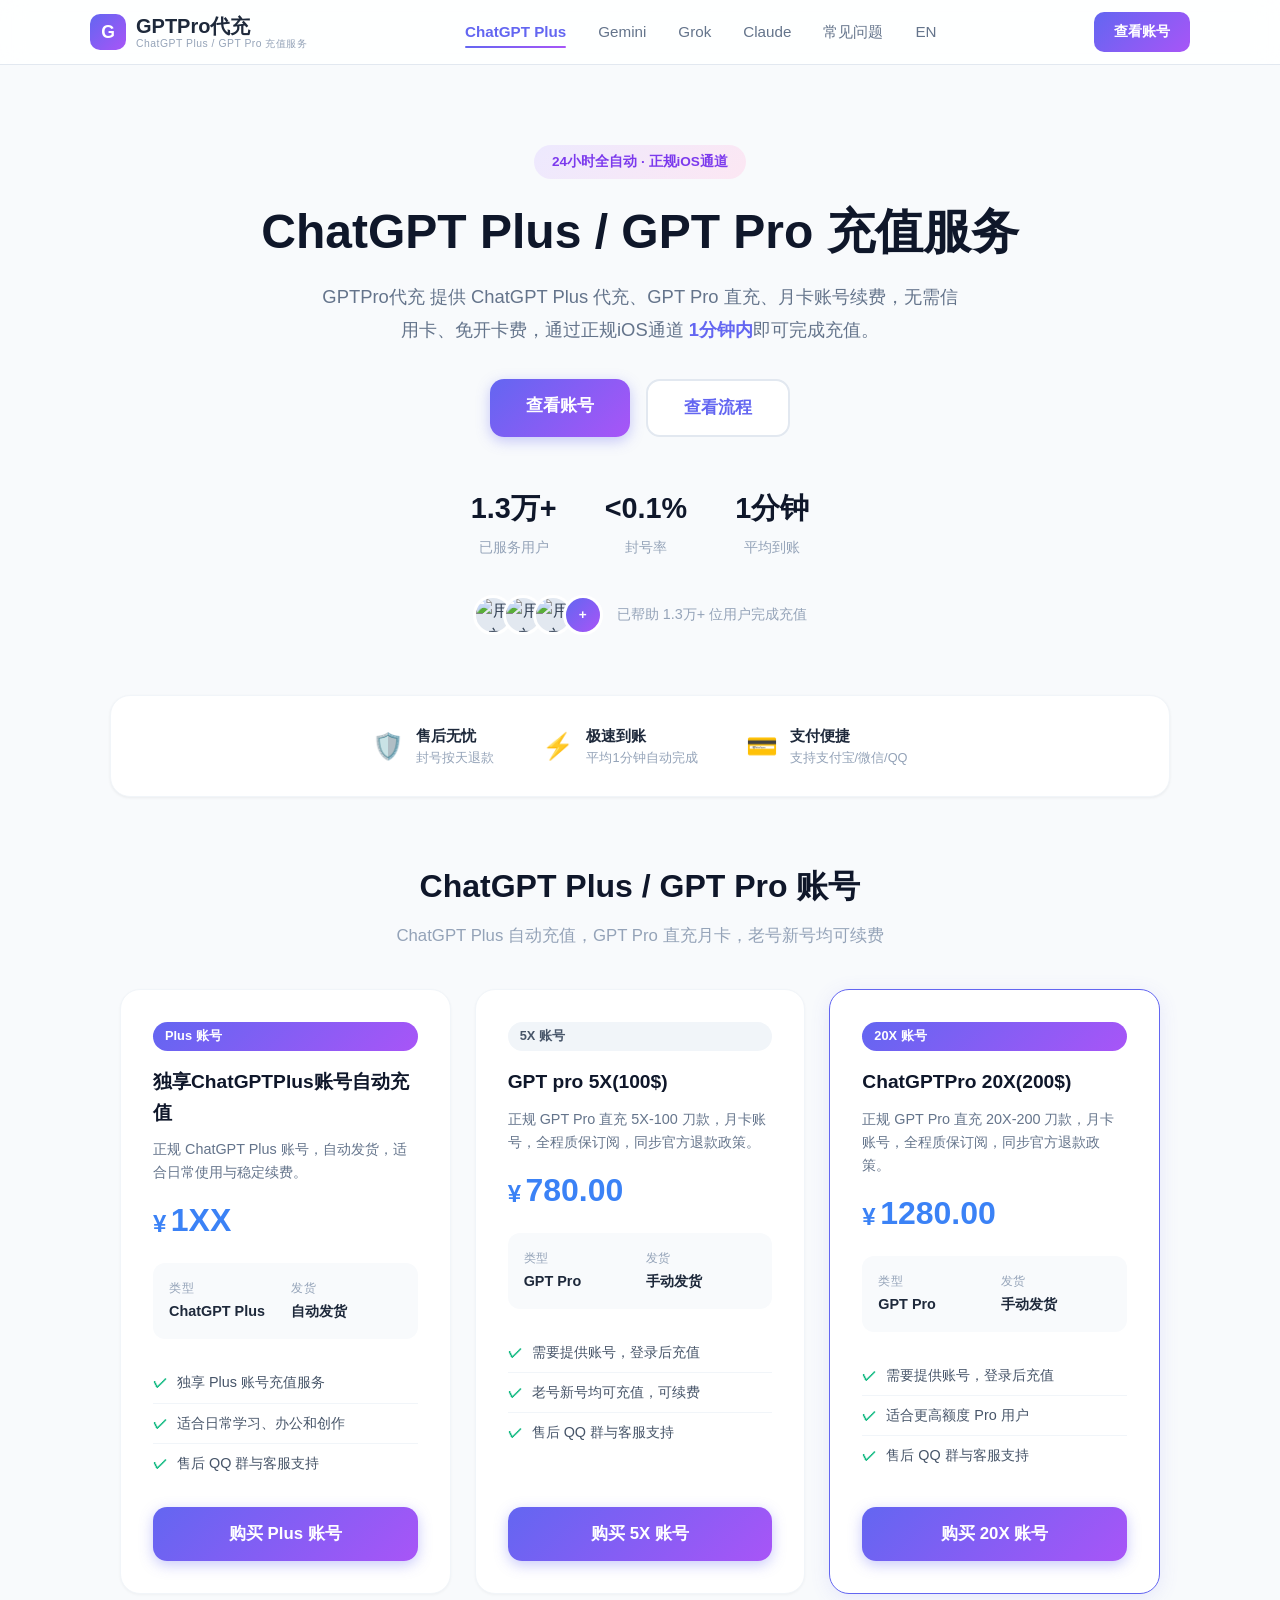
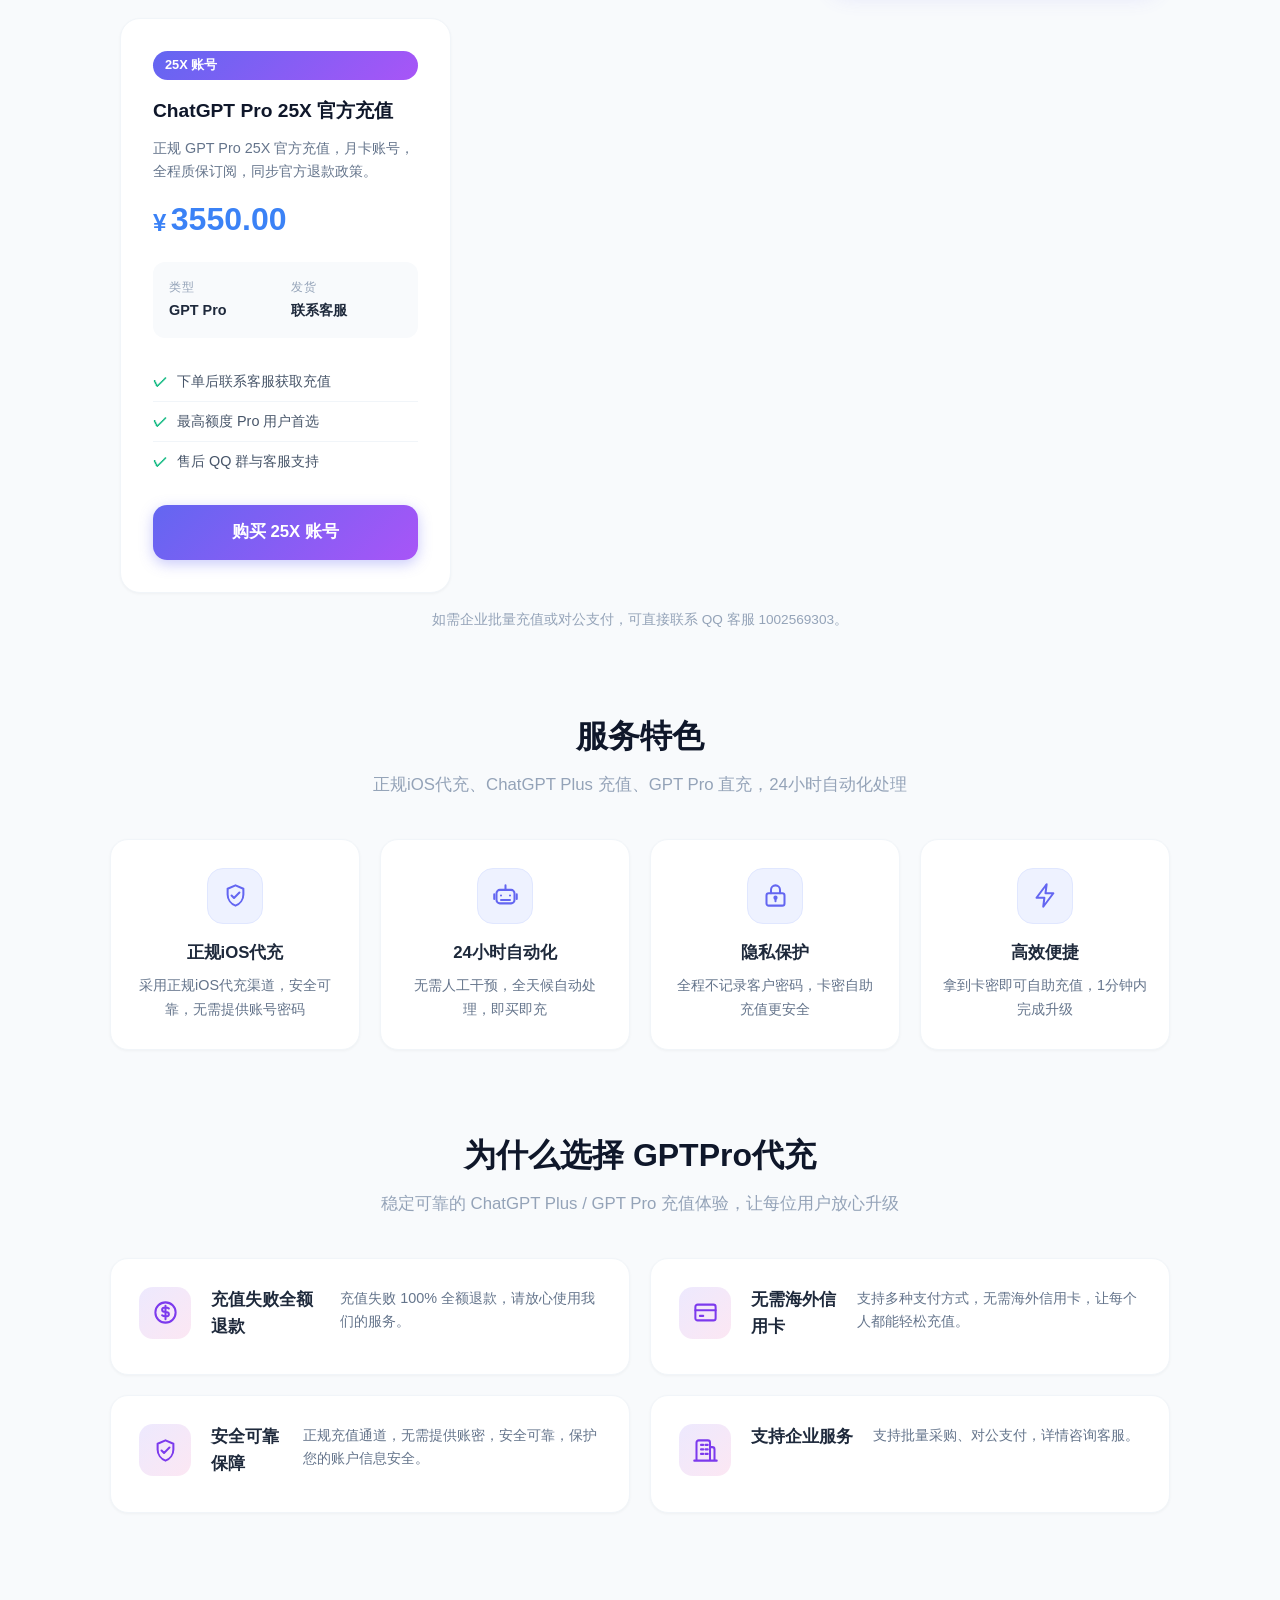
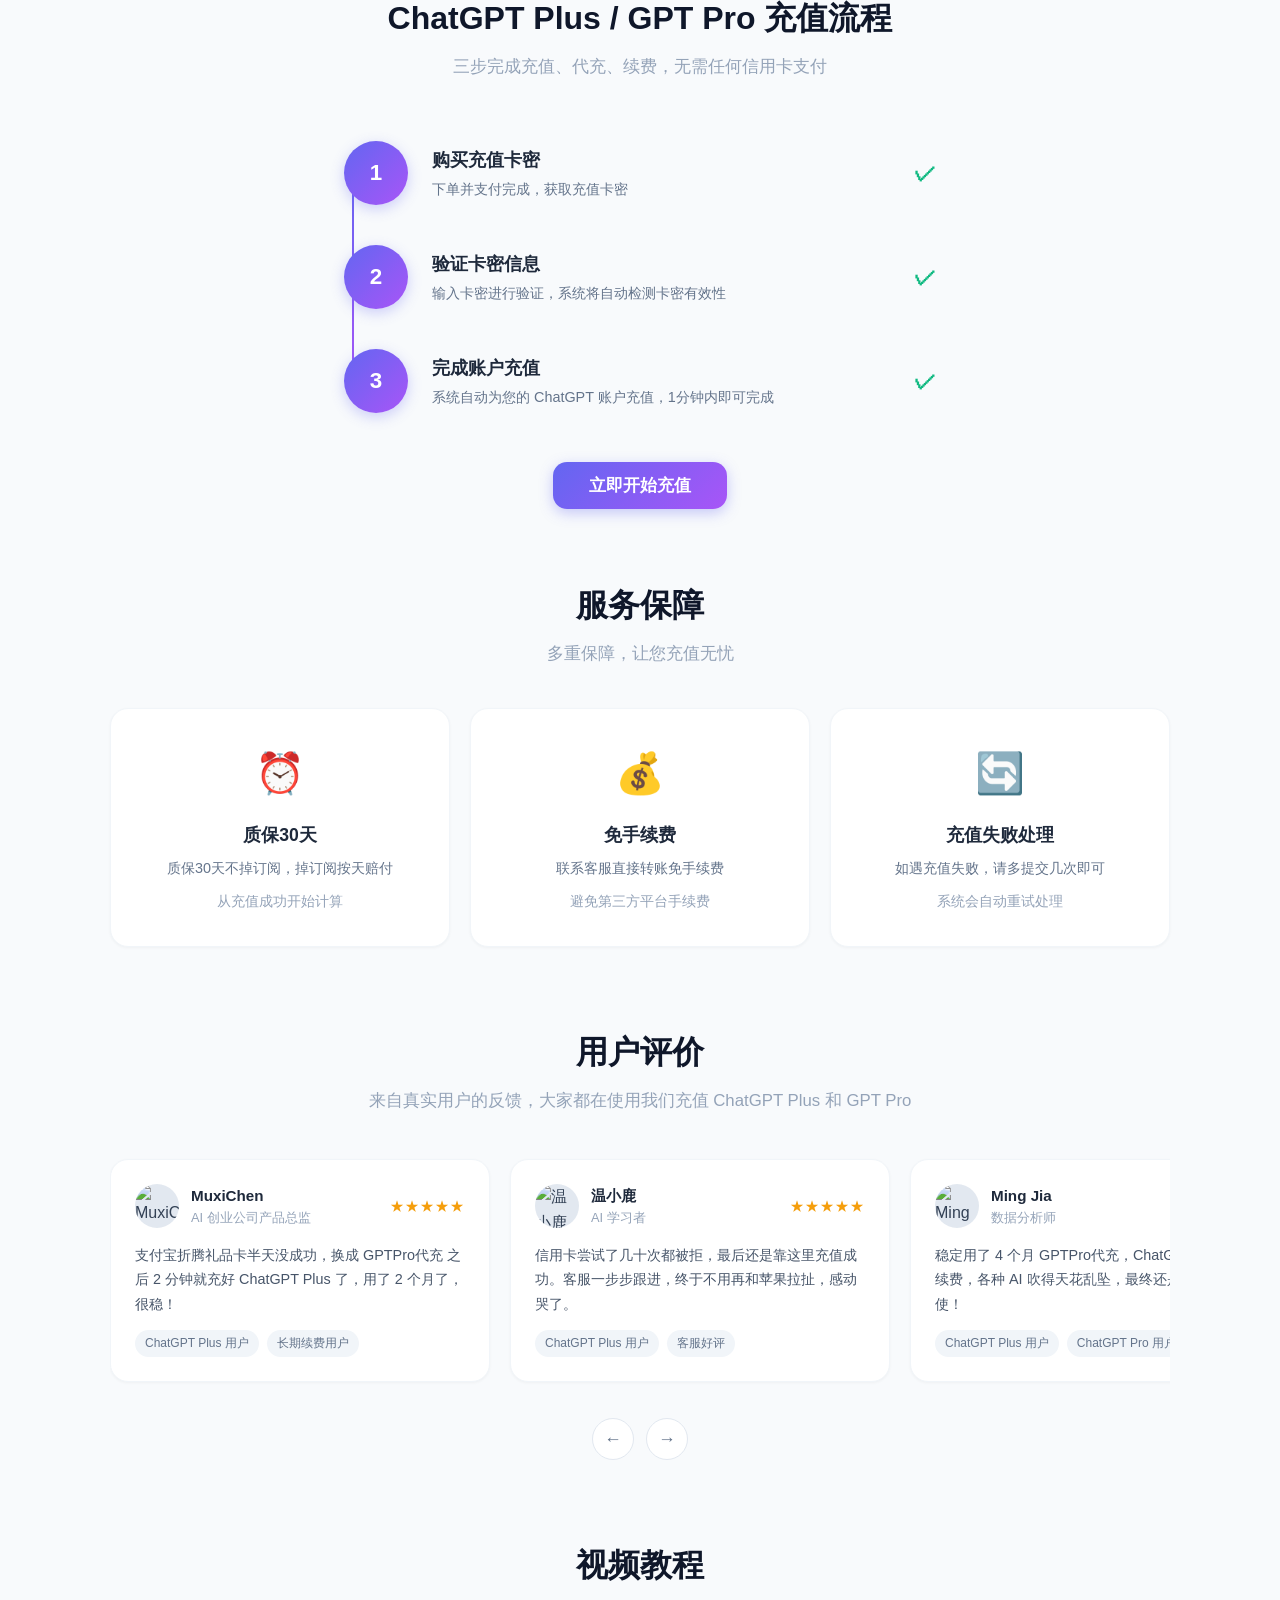
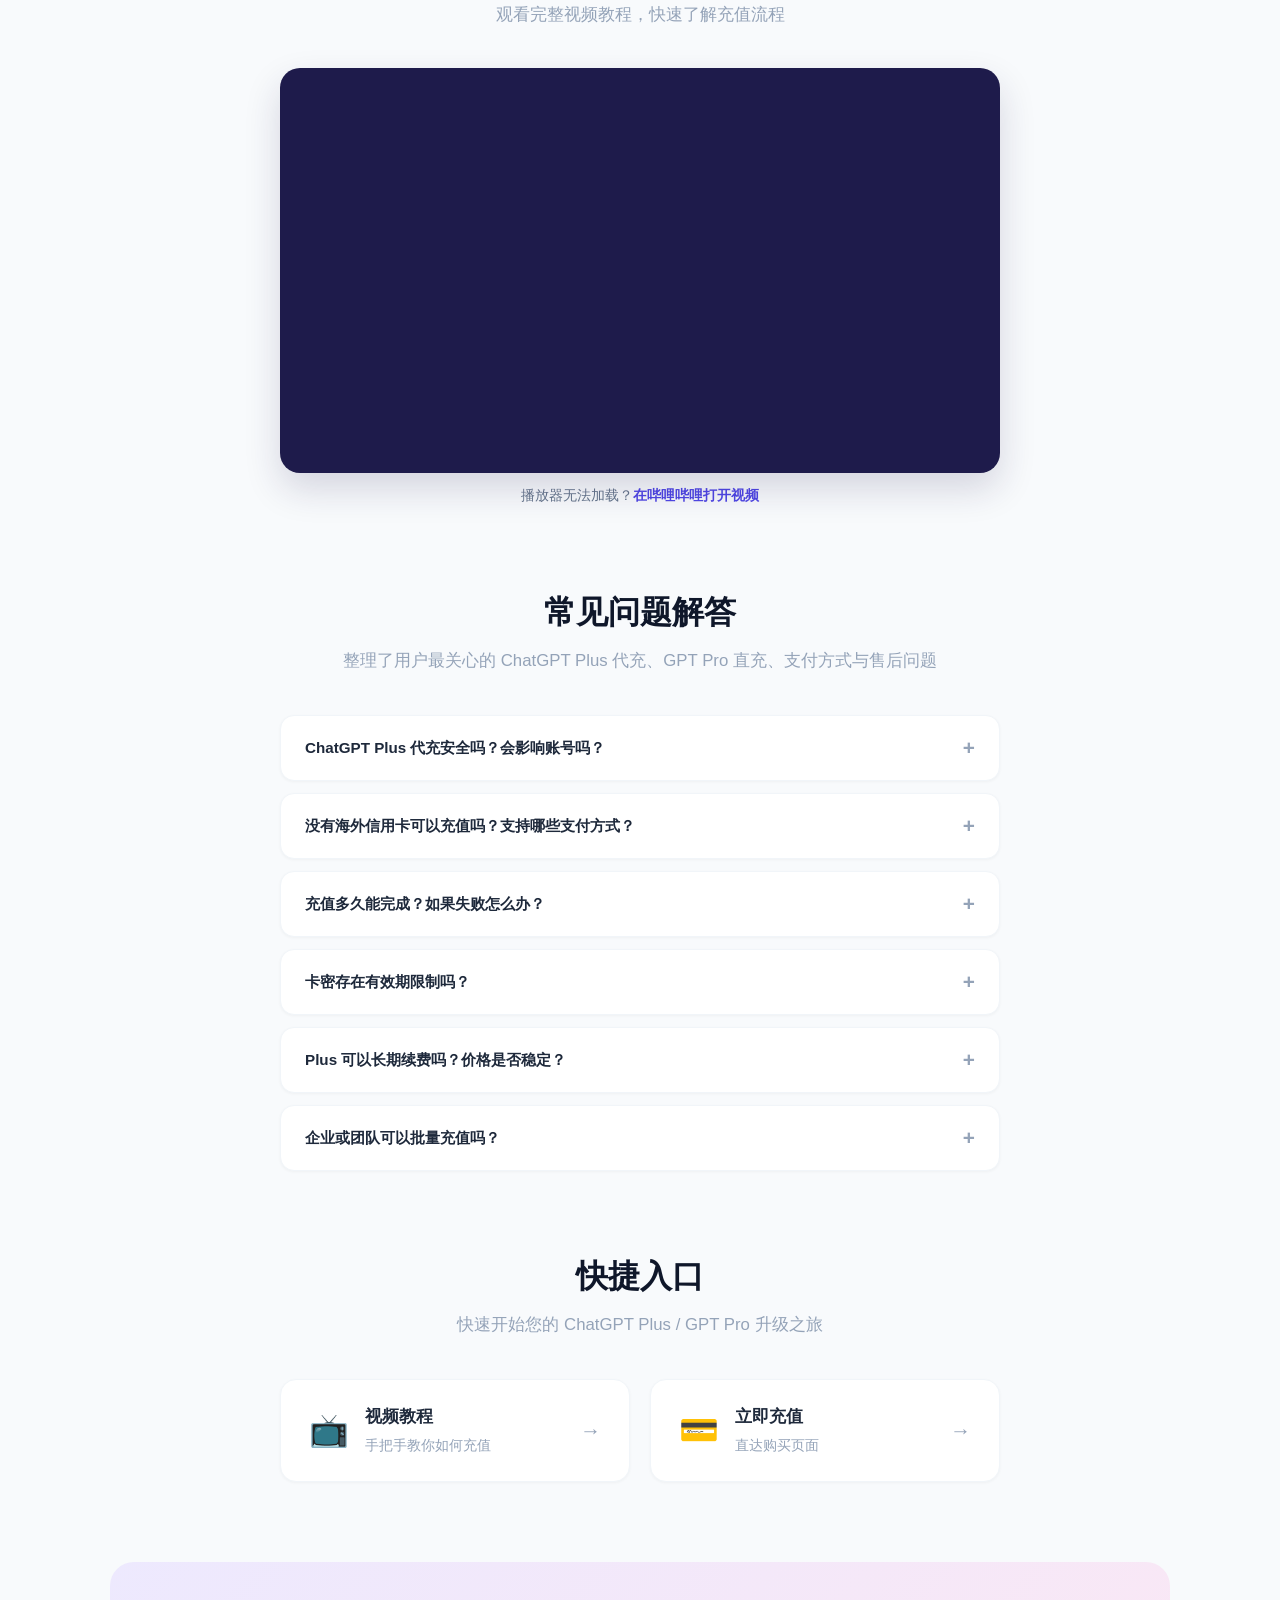
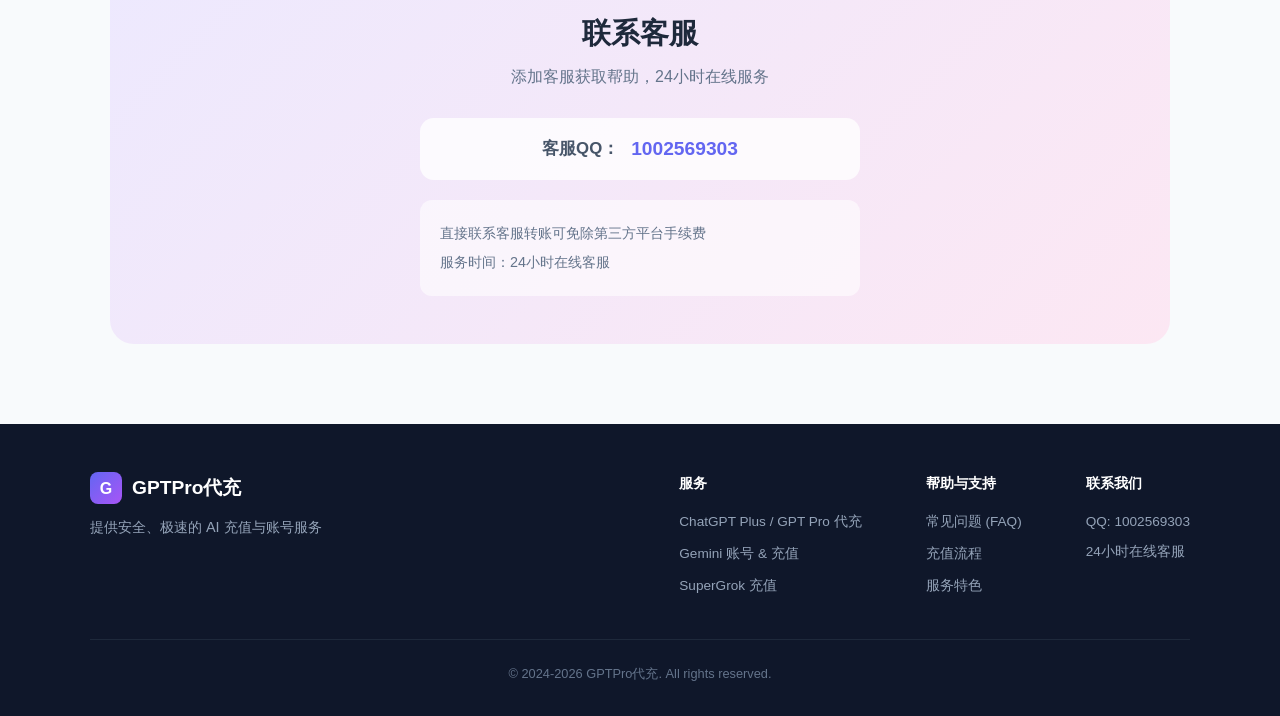
==== commit 27b4cbb2: "Switch buy links to new shop momoai.czvip.cn and add ChatGPT Pro 25X (¥3550)" ====
--- a/index.html
+++ b/index.html
@@ -119,7 +119,7 @@
                         <li>适合日常学习、办公和创作</li>
                         <li>售后 QQ 群与客服支持</li>
                     </ul>
-                    <a href="https://momoai.dadoudou117.com/buy/7" target="_blank" rel="noopener noreferrer" class="btn-primary btn-block">购买 Plus 账号</a>
+                    <a href="https://momoai.czvip.cn/products/gptplus2" target="_blank" rel="noopener noreferrer" class="btn-primary btn-block">购买 Plus 账号</a>
                 </article>
 
                 <article class="pricing-card">
@@ -145,7 +145,7 @@
                         <li>老号新号均可充值，可续费</li>
                         <li>售后 QQ 群与客服支持</li>
                     </ul>
-                    <a href="https://momoai.dadoudou117.com/buy/23" target="_blank" rel="noopener noreferrer" class="btn-primary btn-block">购买 5X 账号</a>
+                    <a href="https://momoai.czvip.cn/products/m23" target="_blank" rel="noopener noreferrer" class="btn-primary btn-block">购买 5X 账号</a>
                 </article>
 
                 <article class="pricing-card featured">
@@ -171,8 +171,35 @@
                         <li>适合更高额度 Pro 用户</li>
                         <li>售后 QQ 群与客服支持</li>
                     </ul>
-                    <a href="https://momoai.dadoudou117.com/buy/24" target="_blank" rel="noopener noreferrer" class="btn-primary btn-block">购买 20X 账号</a>
+                    <a href="https://momoai.czvip.cn/products/m24" target="_blank" rel="noopener noreferrer" class="btn-primary btn-block">购买 20X 账号</a>
                 </article>
+
+                <article class="pricing-card">
+                    <span class="pricing-badge hot">25X 账号</span>
+                    <h3>ChatGPT Pro 25X 官方充值</h3>
+                    <p class="pricing-desc">正规 GPT Pro 25X 官方充值，月卡账号，全程质保订阅，同步官方退款政策。</p>
+                    <div class="pricing-price">
+                        <span class="price-currency">¥</span>
+                        <span class="price-amount">3550.00</span>
+                    </div>
+                    <div class="pricing-meta">
+                        <div class="meta-item">
+                            <span class="meta-label">类型</span>
+                            <span class="meta-value">GPT Pro</span>
+                        </div>
+                        <div class="meta-item">
+                            <span class="meta-label">发货</span>
+                            <span class="meta-value">联系客服</span>
+                        </div>
+                    </div>
+                    <ul class="pricing-features">
+                        <li>下单后联系客服获取充值</li>
+                        <li>最高额度 Pro 用户首选</li>
+                        <li>售后 QQ 群与客服支持</li>
+                    </ul>
+                    <a href="https://momoai.czvip.cn/products/gpt-pro-25x" target="_blank" rel="noopener noreferrer" class="btn-primary btn-block">购买 25X 账号</a>
+                </article>
+
             </div>
             <div class="pricing-note">
                 <p>如需企业批量充值或对公支付，可直接联系 QQ 客服 1002569303。</p>
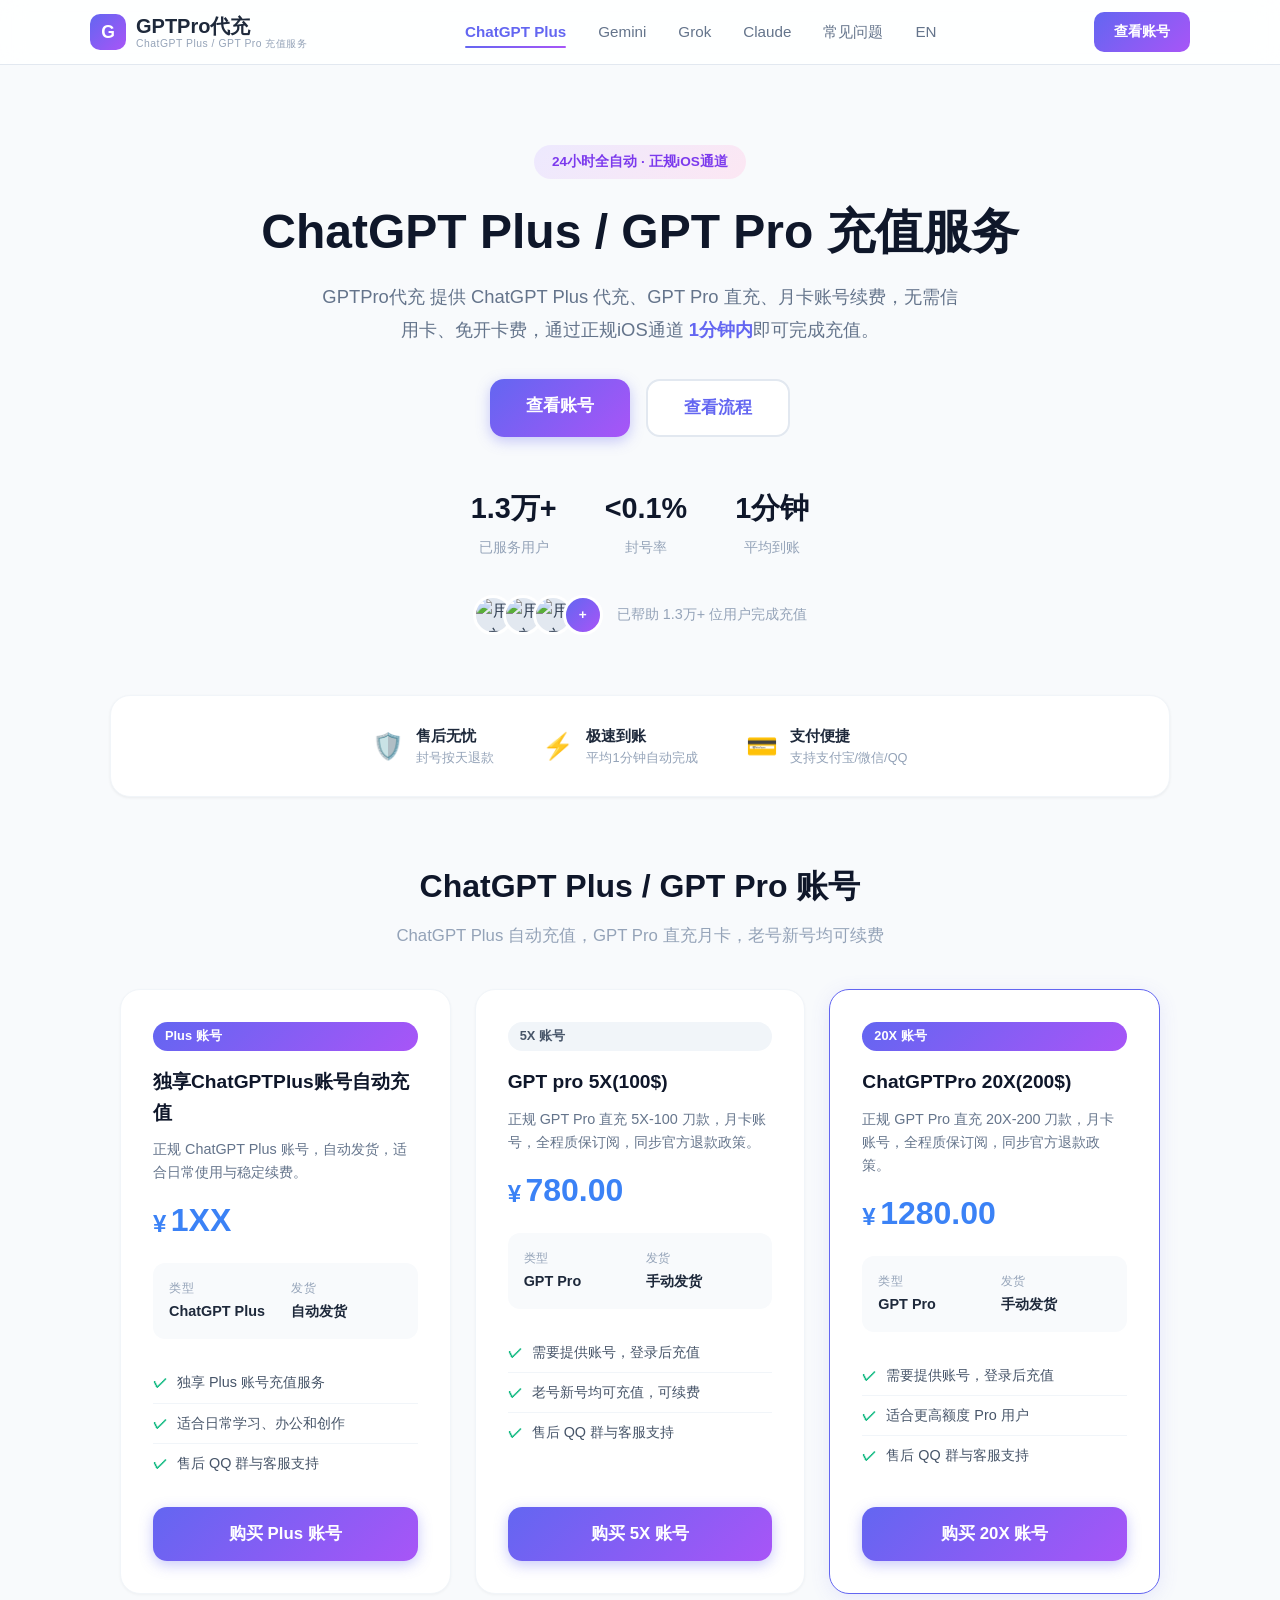
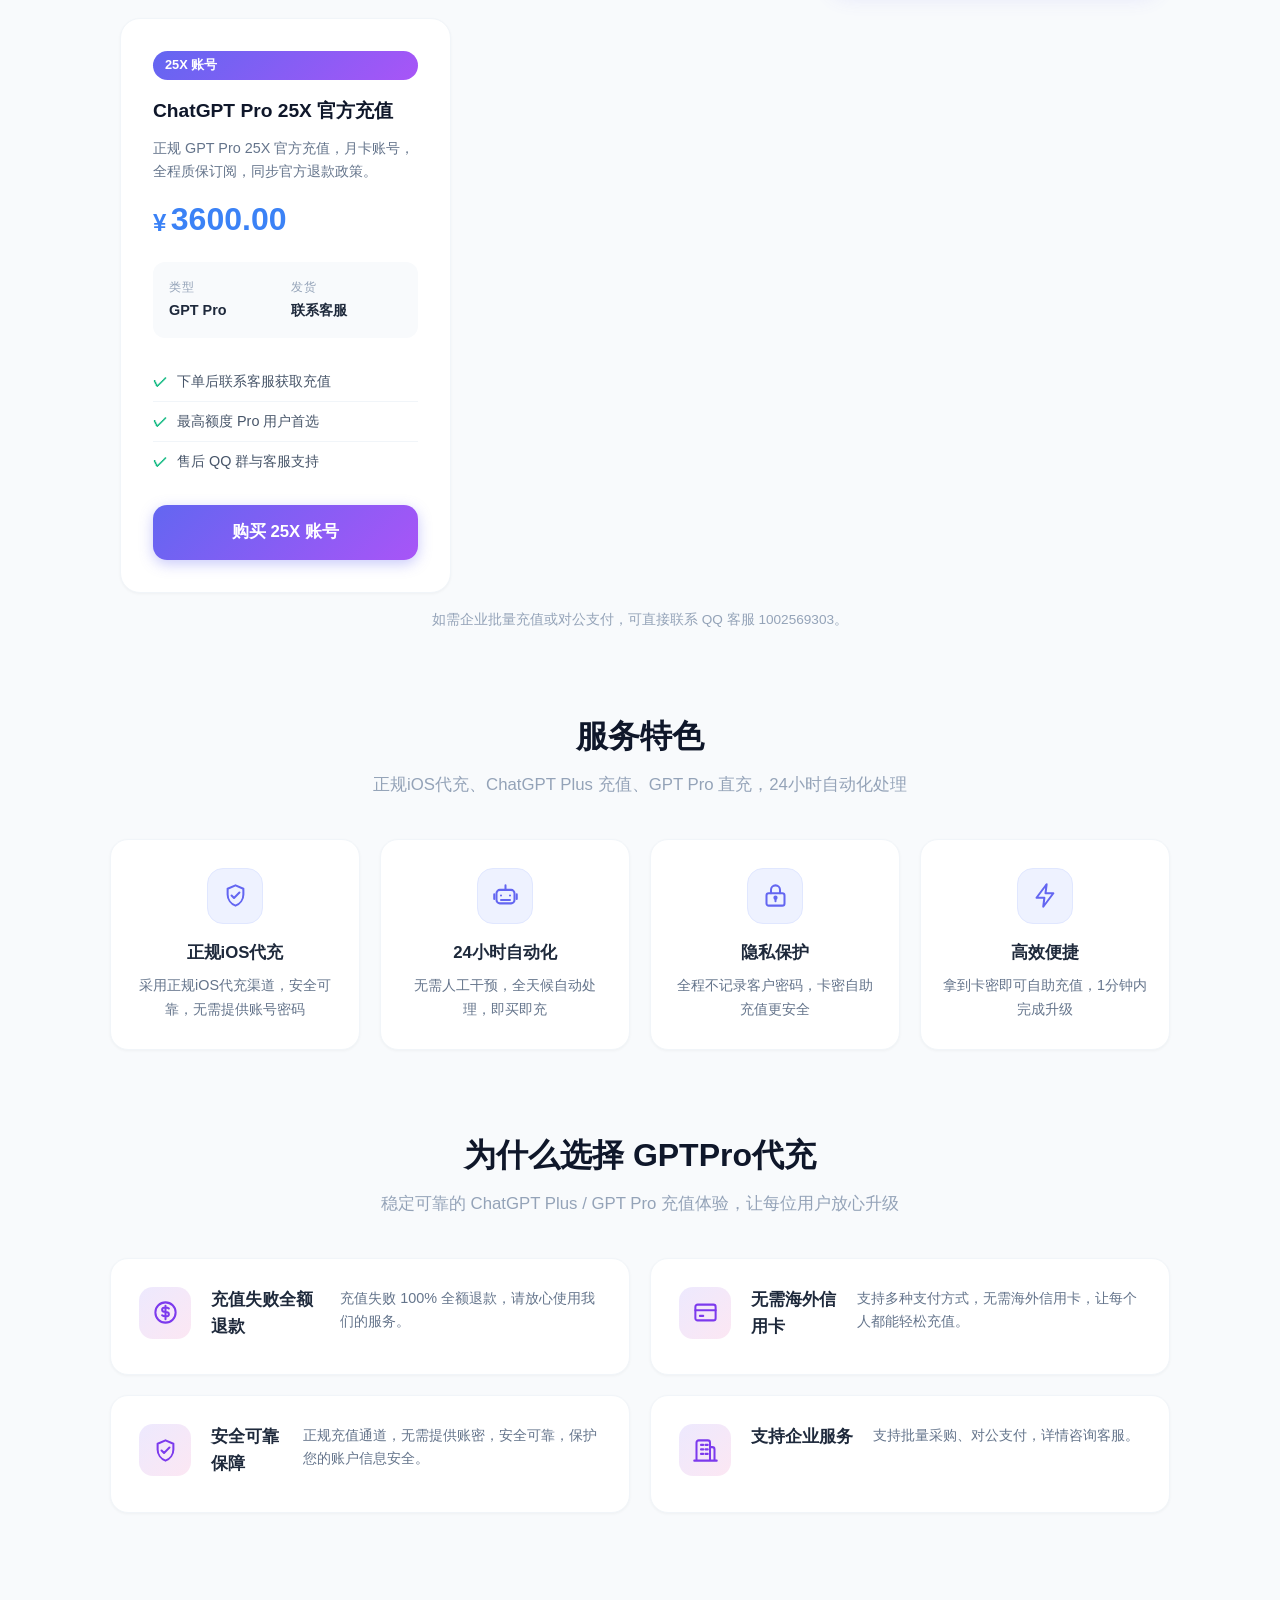
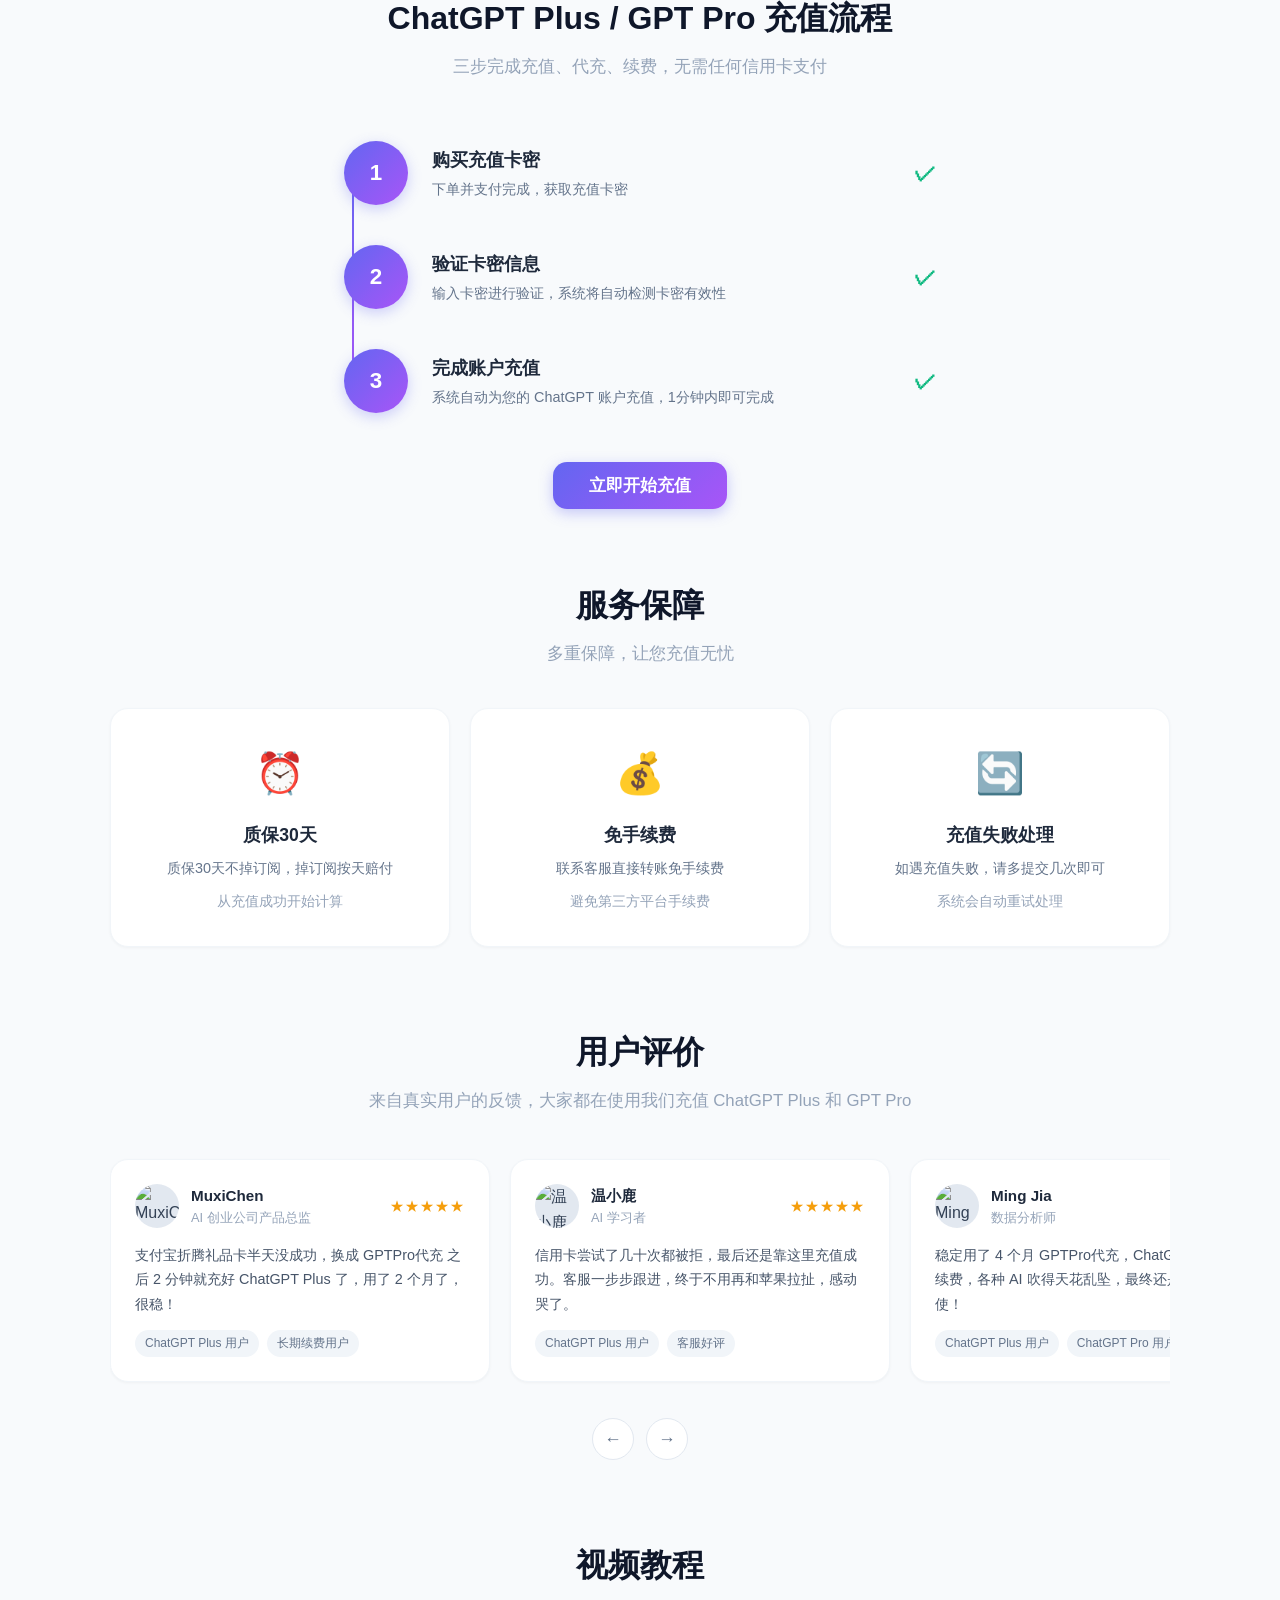
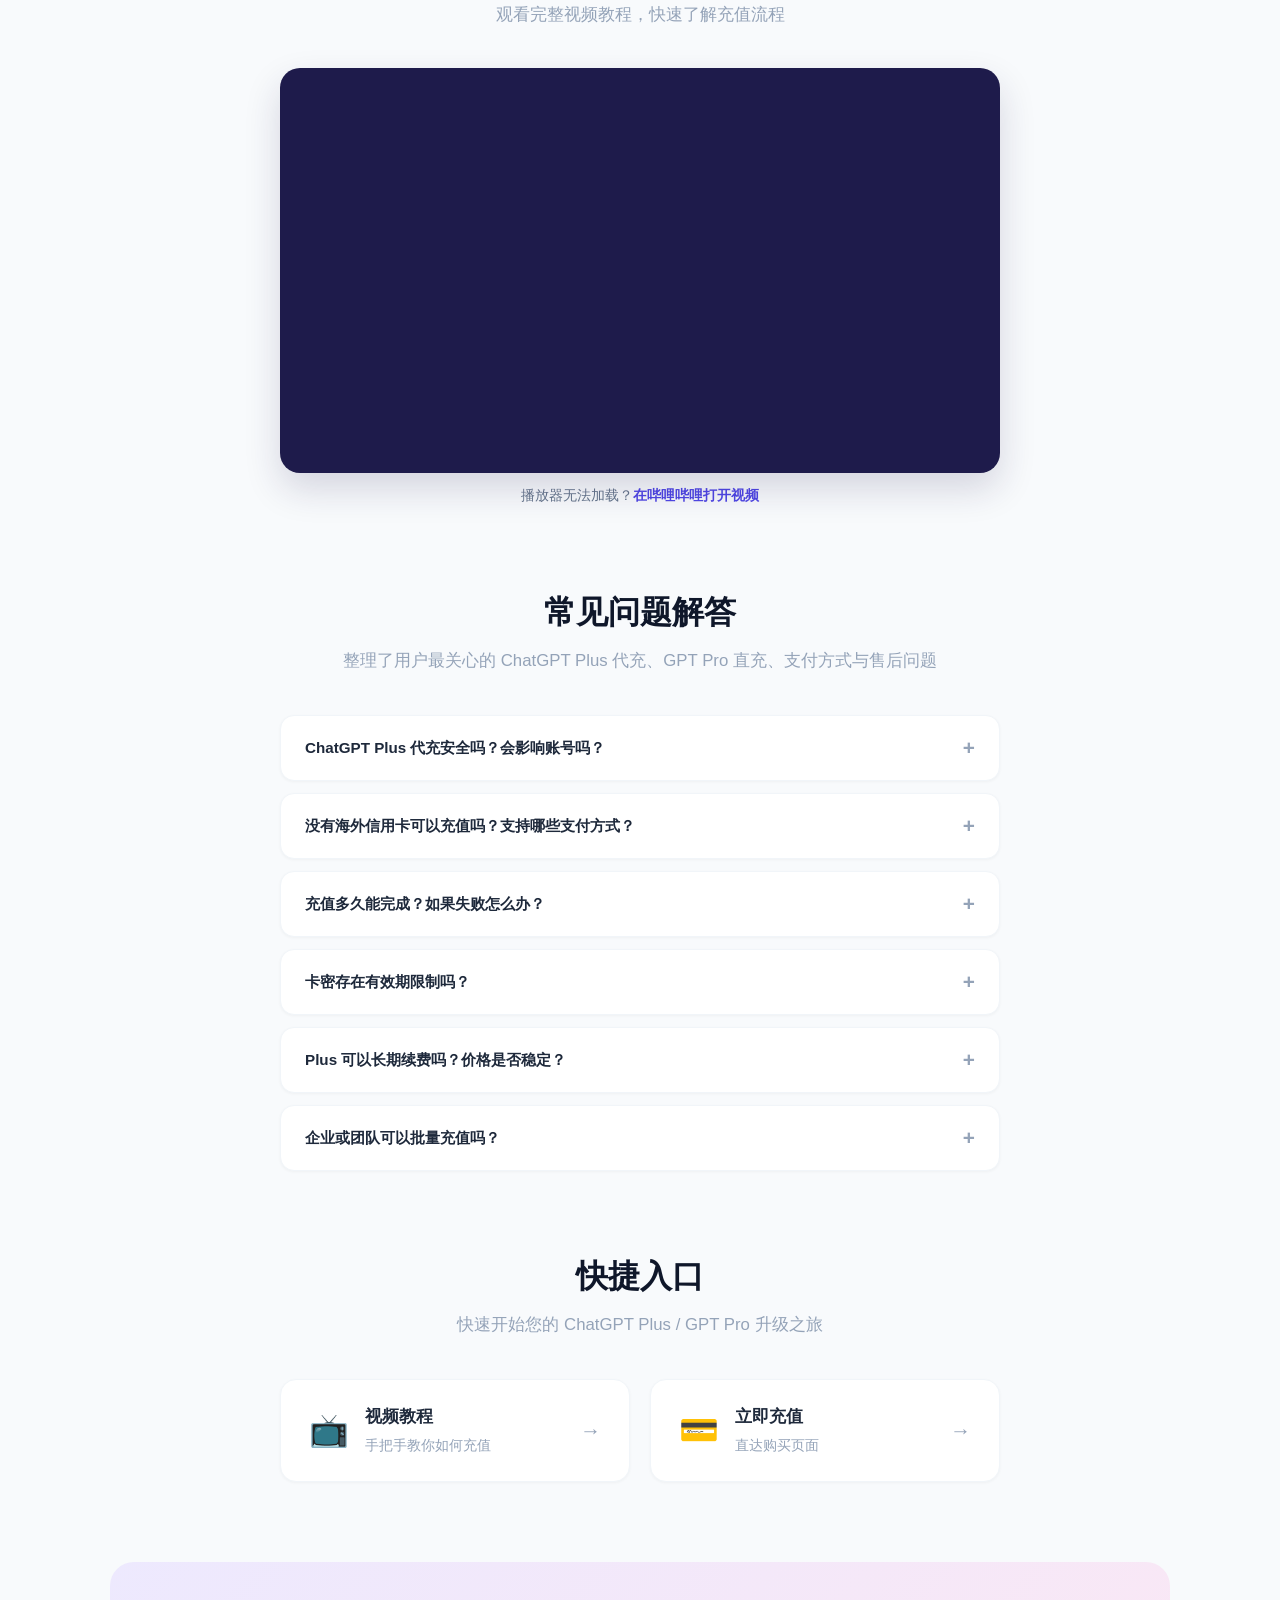
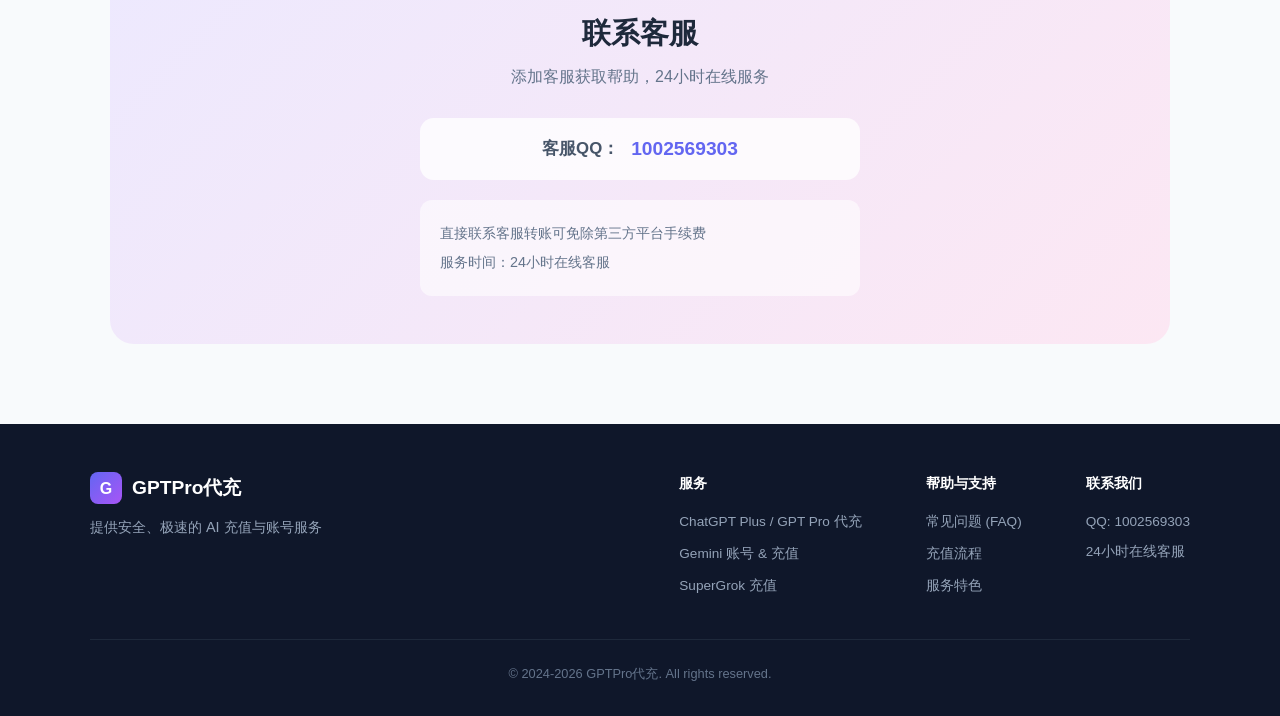
==== commit 0f03f650: "Sync price 3600 and gptplus2→wzyp buy link" ====
--- a/index.html
+++ b/index.html
@@ -119,7 +119,7 @@
                         <li>适合日常学习、办公和创作</li>
                         <li>售后 QQ 群与客服支持</li>
                     </ul>
-                    <a href="https://momoai.czvip.cn/products/gptplus2" target="_blank" rel="noopener noreferrer" class="btn-primary btn-block">购买 Plus 账号</a>
+                    <a href="https://wzyp.cn/item/bp1jdo" target="_blank" rel="noopener noreferrer" class="btn-primary btn-block">购买 Plus 账号</a>
                 </article>
 
                 <article class="pricing-card">
@@ -180,7 +180,7 @@
                     <p class="pricing-desc">正规 GPT Pro 25X 官方充值，月卡账号，全程质保订阅，同步官方退款政策。</p>
                     <div class="pricing-price">
                         <span class="price-currency">¥</span>
-                        <span class="price-amount">3550.00</span>
+                        <span class="price-amount">3600.00</span>
                     </div>
                     <div class="pricing-meta">
                         <div class="meta-item">
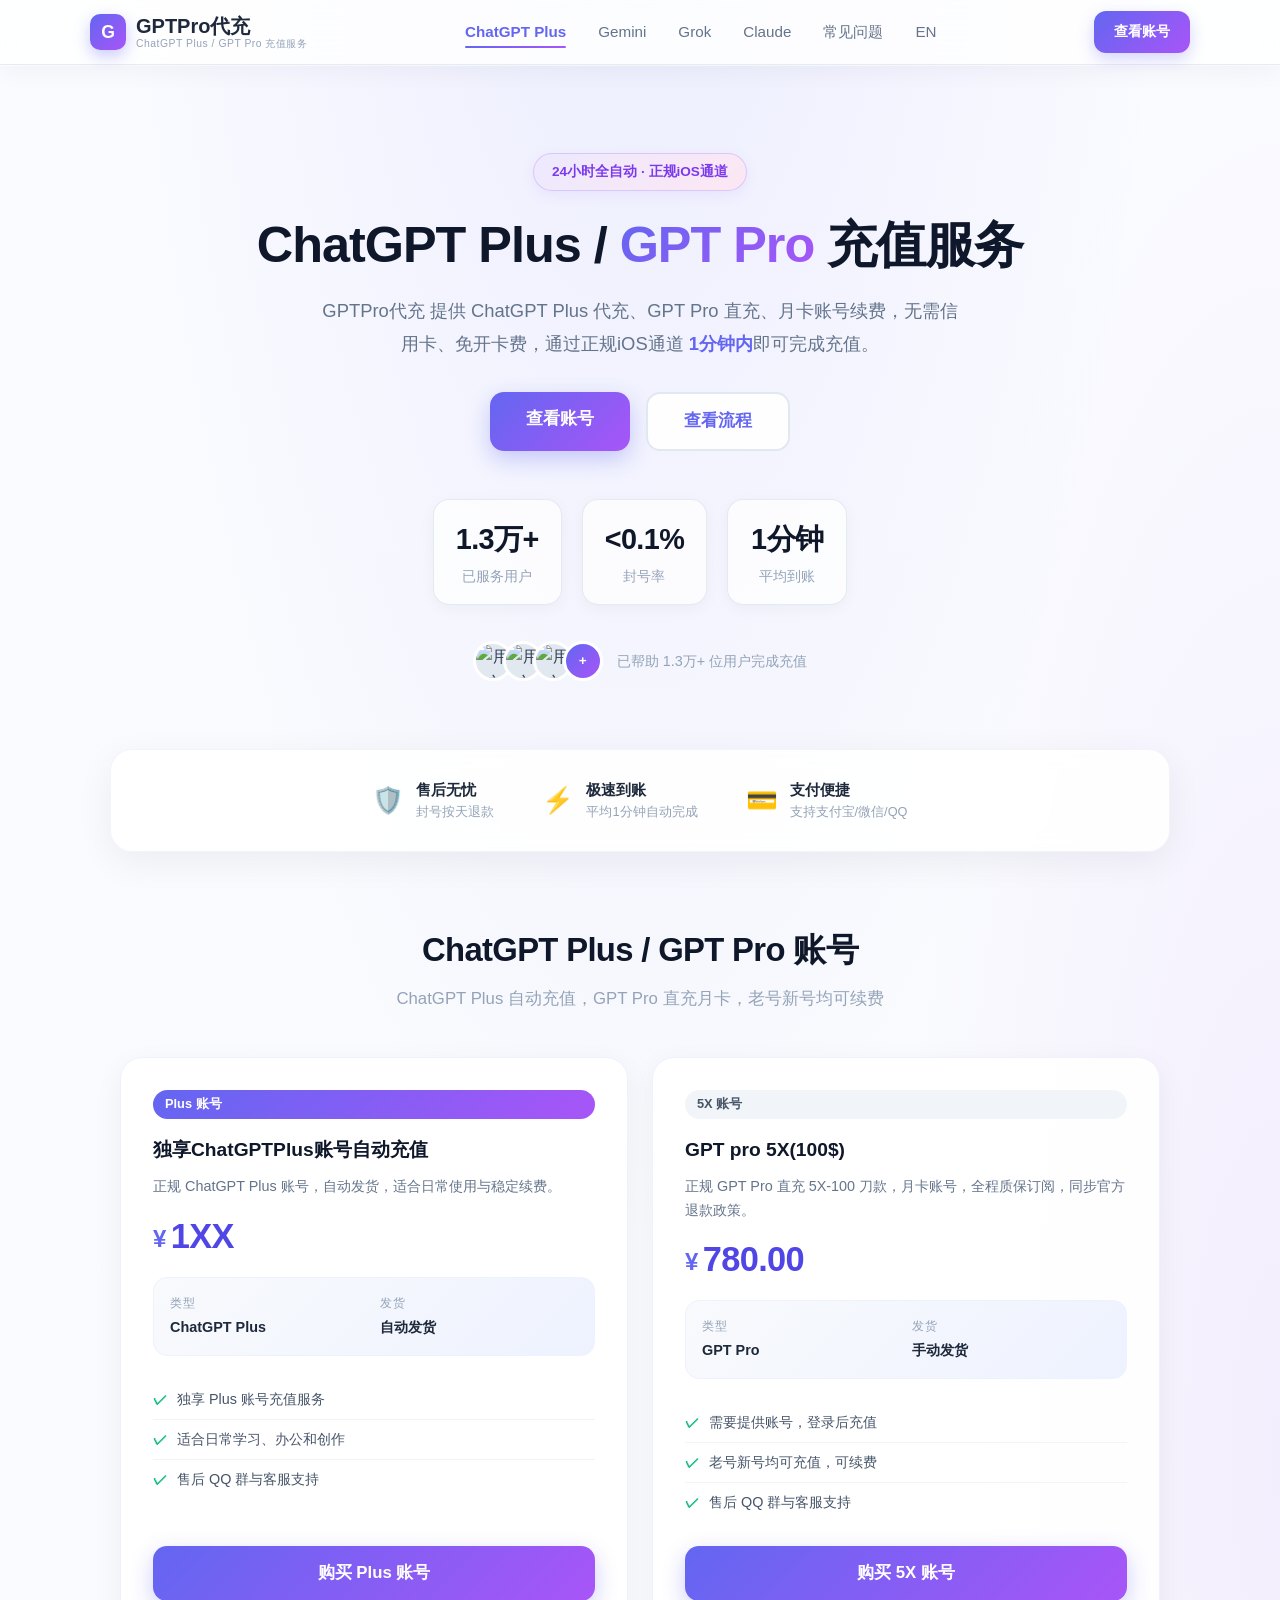
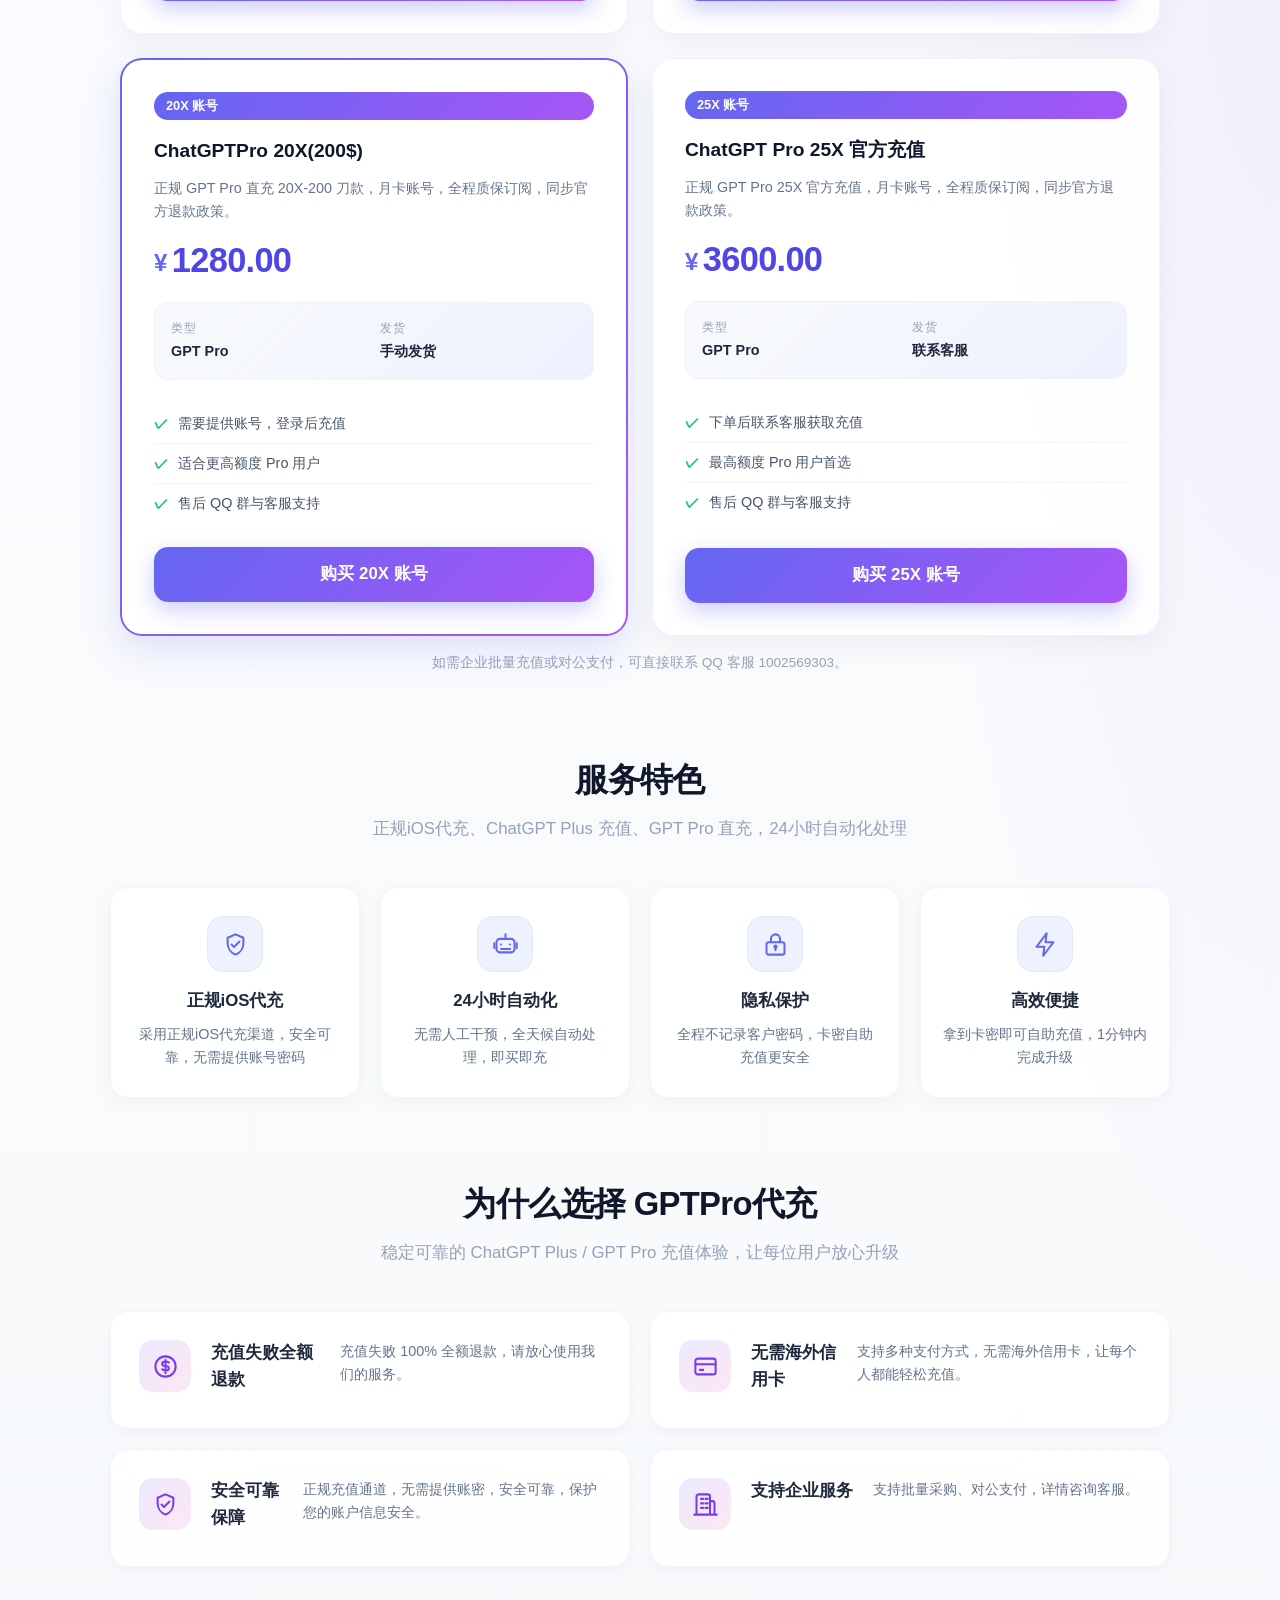
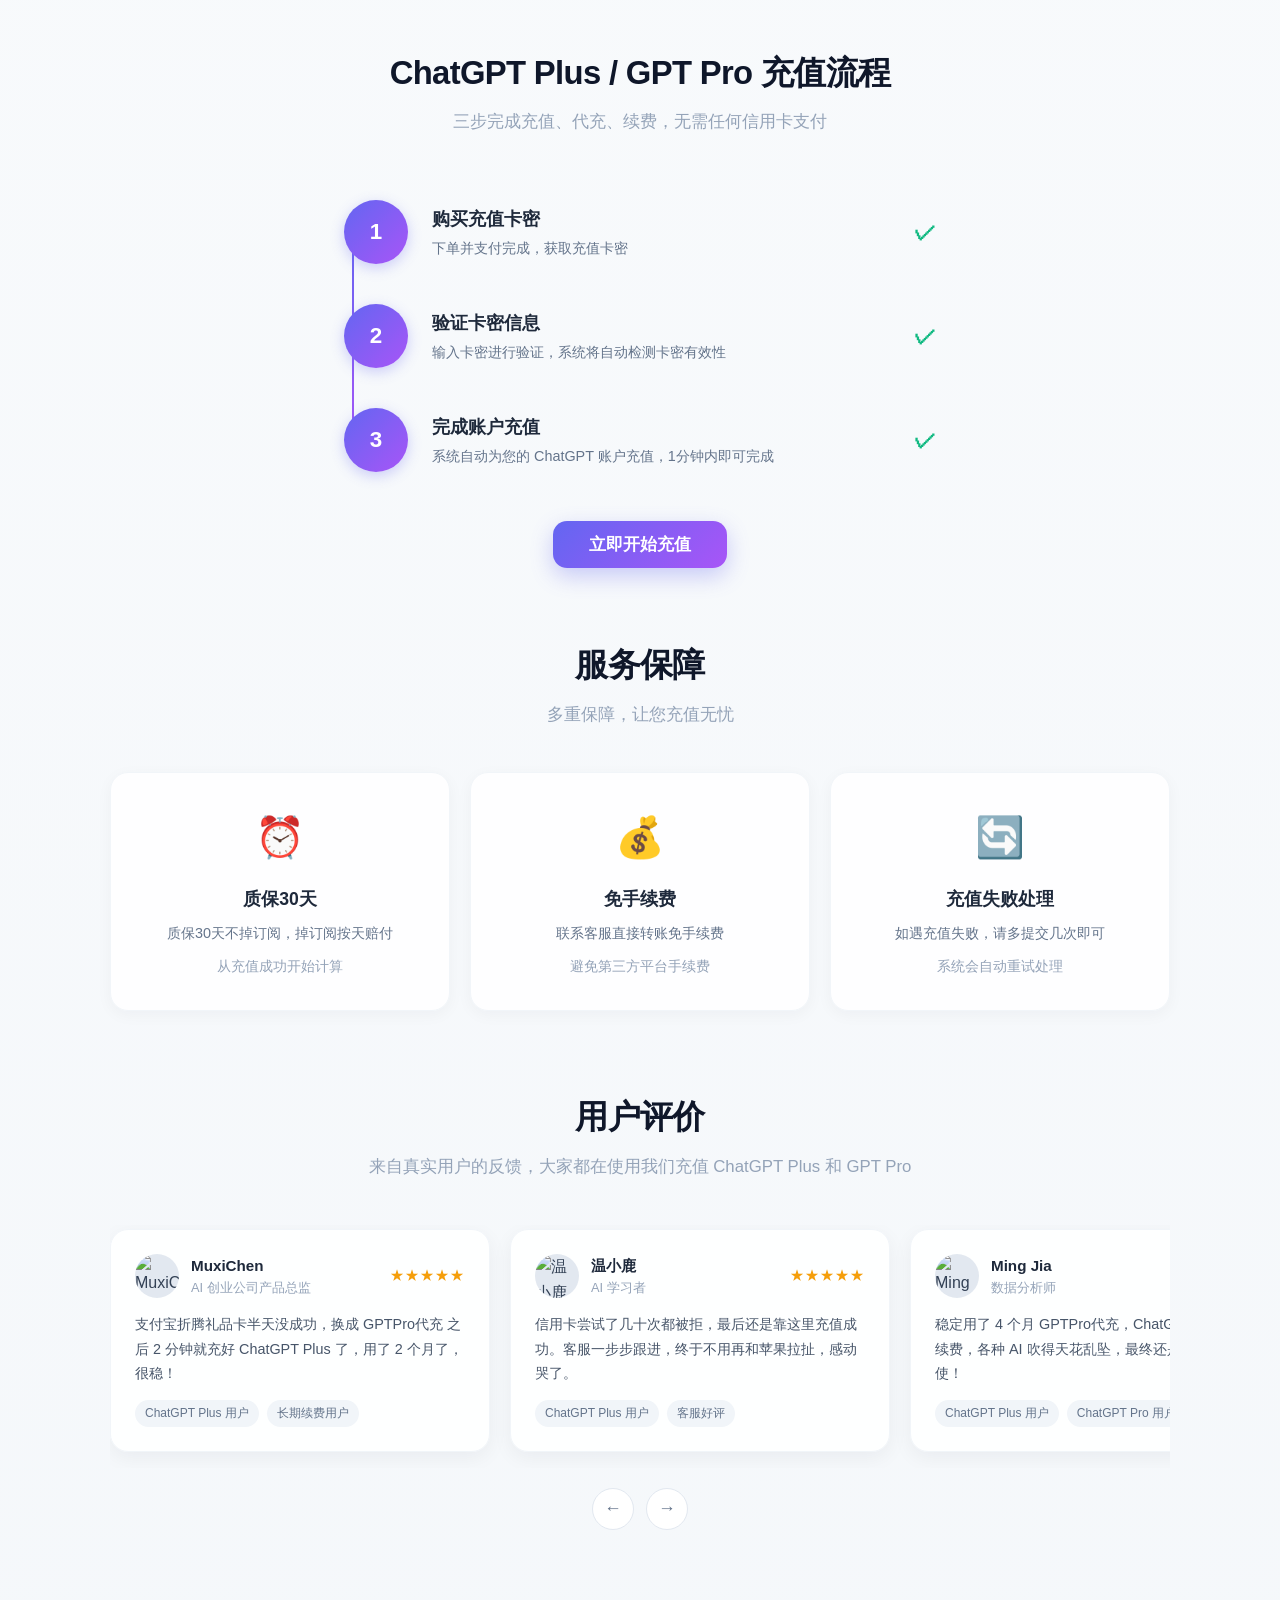
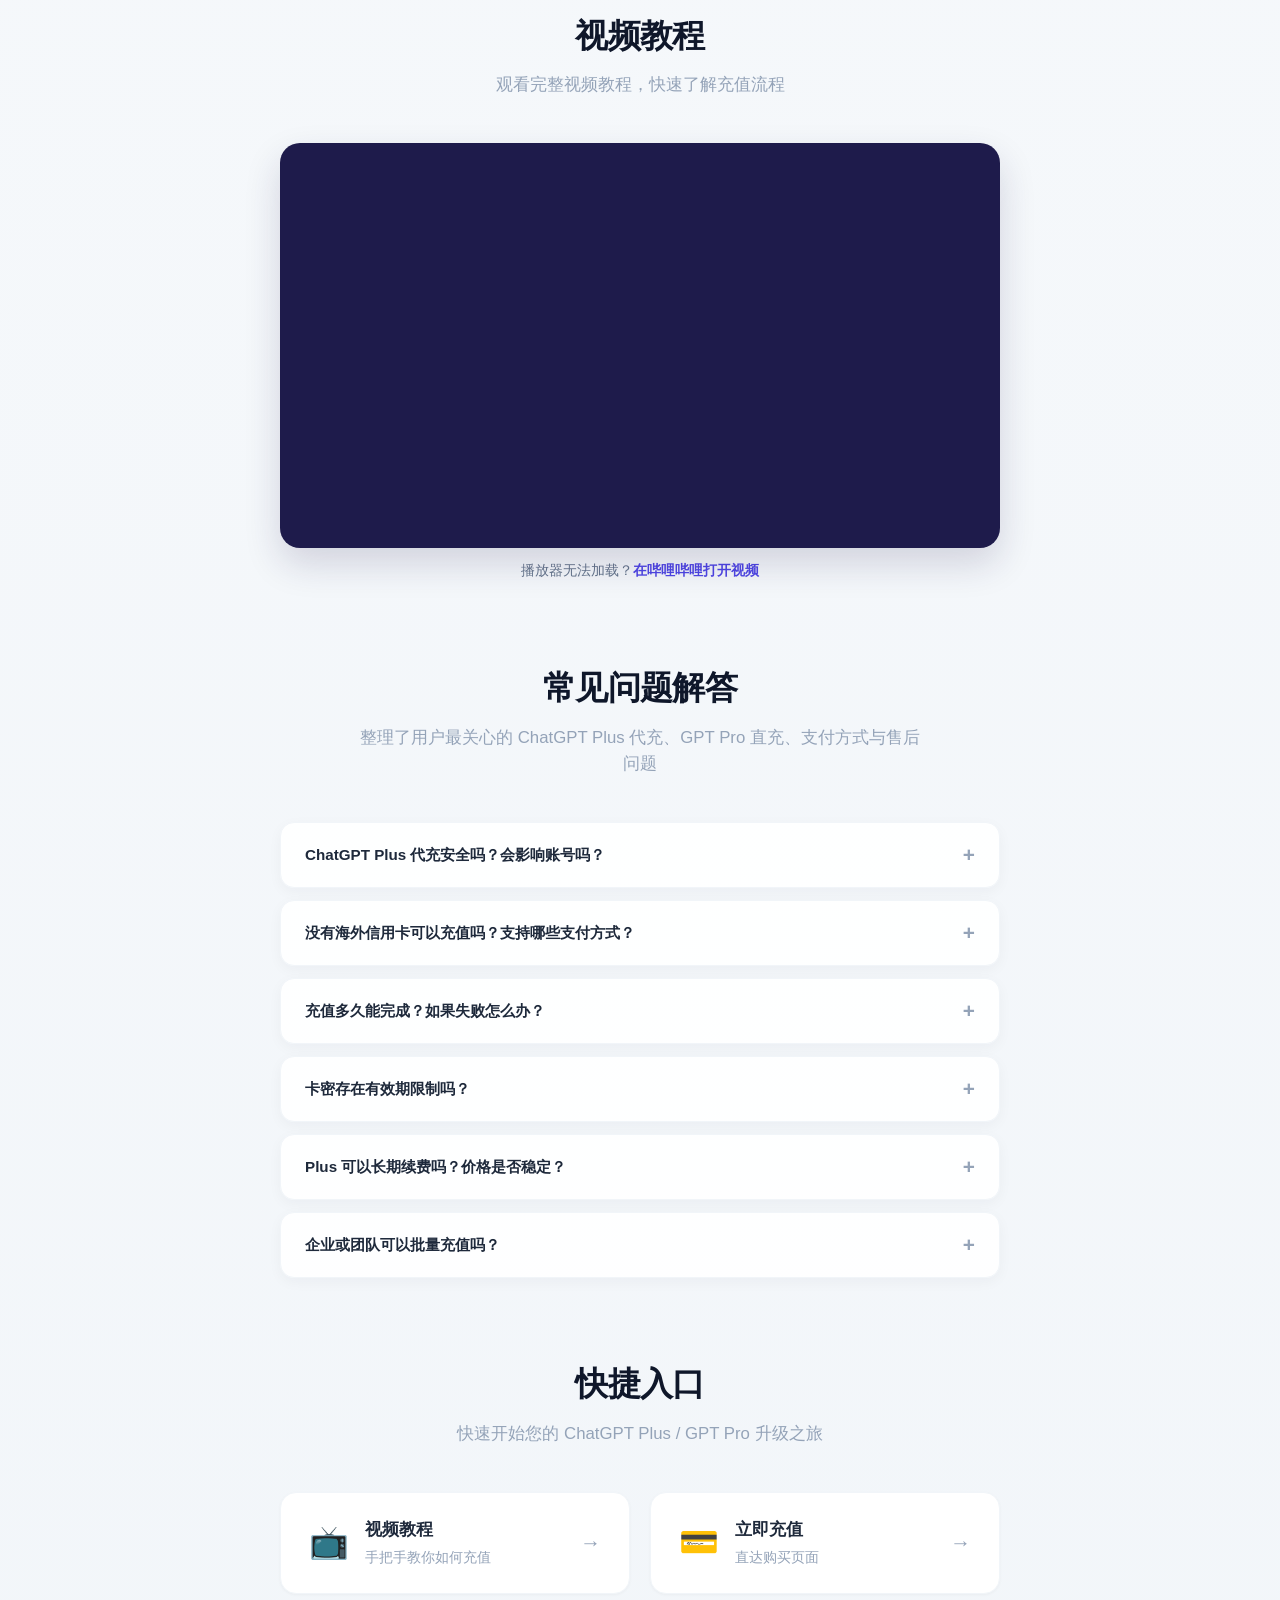
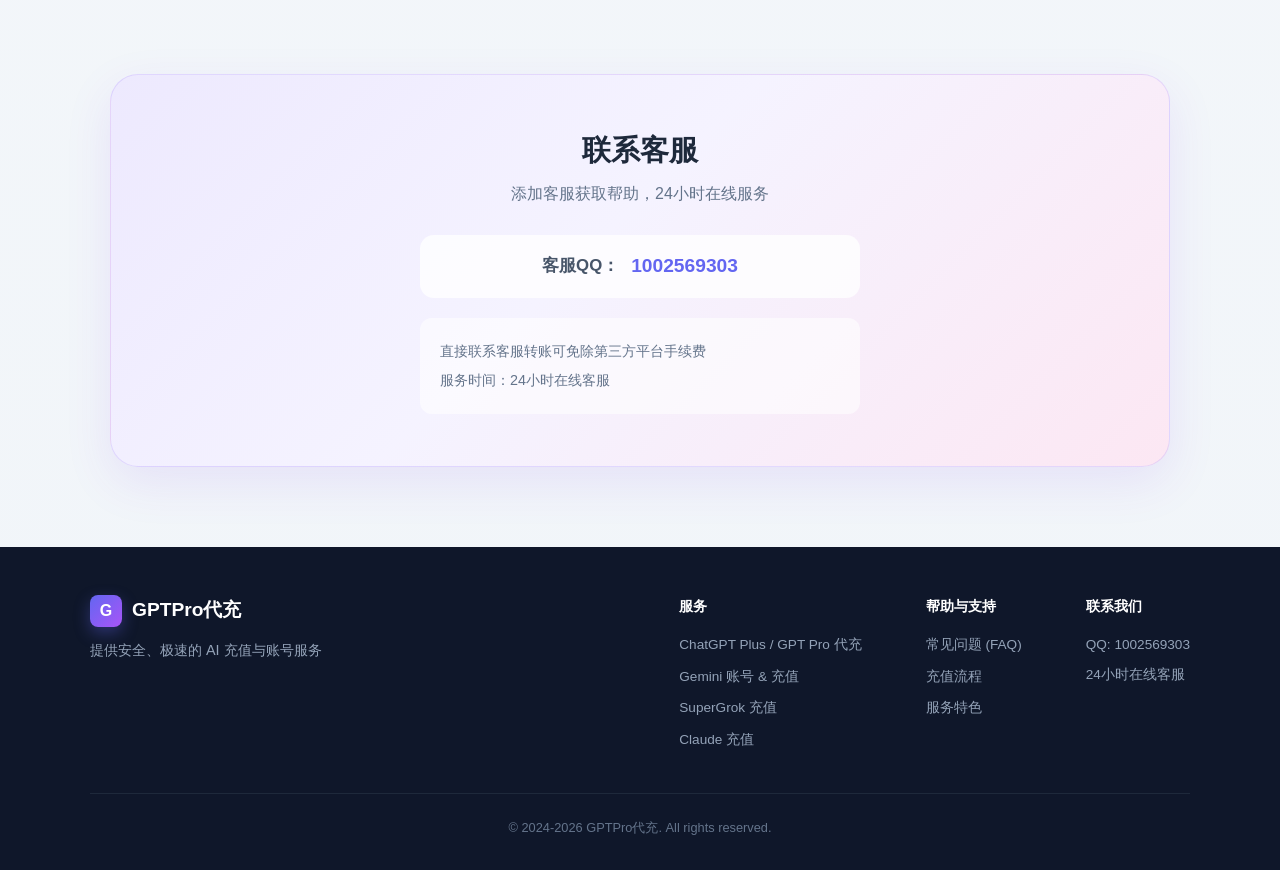
==== commit 6f7a6786: "Sync with chongzhi-chatgpt-plus: Claude page, Gemini yuvhhb ¥49/18mo, homepage polish - Add first-pa" ====
--- a/index.html
+++ b/index.html
@@ -20,7 +20,7 @@
                 <a href="index.html" class="nav-tab active">ChatGPT Plus</a>
                 <a href="gemini.html" class="nav-tab">Gemini</a>
                 <a href="grok.html" class="nav-tab">Grok</a>
-                <a href="https://upclaude.chatgpt-plus.top/" target="_blank" rel="noopener noreferrer" class="nav-tab">Claude</a>
+                <a href="claude.html" class="nav-tab">Claude</a>
                 <a href="faq.html" class="nav-tab">常见问题</a>
                 <a href="en/" class="nav-tab">EN</a>
             </div>
@@ -35,7 +35,7 @@
         <!-- Hero Section -->
         <section class="hero">
             <div class="hero-badge">24小时全自动 · 正规iOS通道</div>
-            <h1 class="hero-title">ChatGPT Plus / GPT Pro 充值服务</h1>
+            <h1 class="hero-title">ChatGPT Plus / <span class="hero-title-accent">GPT Pro</span> 充值服务</h1>
             <p class="hero-desc">GPTPro代充 提供 ChatGPT Plus 代充、GPT Pro 直充、月卡账号续费，无需信用卡、免开卡费，通过正规iOS通道 <strong>1分钟内</strong>即可完成充值。</p>
             <div class="hero-actions">
                 <a href="#pricing" class="btn-primary">查看账号</a>
@@ -95,7 +95,7 @@
                 <h2>ChatGPT Plus / GPT Pro 账号</h2>
                 <p>ChatGPT Plus 自动充值，GPT Pro 直充月卡，老号新号均可续费</p>
             </div>
-            <div class="pricing-grid">
+            <div class="pricing-grid quad">
                 <article class="pricing-card">
                     <span class="pricing-badge hot">Plus 账号</span>
                     <h3>独享ChatGPTPlus账号自动充值</h3>
@@ -651,6 +651,7 @@
                         <a href="index.html">ChatGPT Plus / GPT Pro 代充</a>
                         <a href="gemini.html">Gemini 账号 & 充值</a>
                         <a href="grok.html">SuperGrok 充值</a>
+                        <a href="claude.html">Claude 充值</a>
                     </div>
                     <div class="footer-col">
                         <h4>帮助与支持</h4>
--- a/style.css
+++ b/style.css
@@ -1,3 +1,5 @@
+@import url('https://fonts.googleapis.com/css2?family=Fredoka:wght@400;500;600;700&display=swap');
+
 * {
     margin: 0;
     padding: 0;
@@ -6,22 +8,27 @@
 
 body {
     font-family: 'Fredoka', 'Nunito', -apple-system, BlinkMacSystemFont, 'Segoe UI', Roboto, sans-serif;
-    background: #f8fafc;
+    background:
+        radial-gradient(ellipse 80% 50% at 50% -10%, rgba(99, 102, 241, 0.12), transparent 55%),
+        radial-gradient(ellipse 60% 40% at 100% 20%, rgba(168, 85, 247, 0.08), transparent 50%),
+        linear-gradient(180deg, #fafbff 0%, #f8fafc 40%, #f1f5f9 100%);
     min-height: 100vh;
     color: #334155;
     line-height: 1.6;
-}
-
-@import url('https://fonts.googleapis.com/css2?family=Fredoka:wght@400;500;600;700&display=swap');
+    -webkit-font-smoothing: antialiased;
+    -moz-osx-font-smoothing: grayscale;
+}
 
 /* ========== Navbar ========== */
 .navbar {
     position: sticky;
     top: 0;
     z-index: 100;
-    background: rgba(255, 255, 255, 0.85);
-    backdrop-filter: blur(12px);
-    border-bottom: 1px solid #e2e8f0;
+    background: rgba(255, 255, 255, 0.82);
+    backdrop-filter: blur(16px) saturate(1.2);
+    -webkit-backdrop-filter: blur(16px) saturate(1.2);
+    border-bottom: 1px solid rgba(226, 232, 240, 0.85);
+    box-shadow: 0 1px 0 rgba(255,255,255,0.6), 0 8px 24px rgba(15, 23, 42, 0.04);
     padding: 0 20px;
 }
 
@@ -68,6 +75,7 @@
     justify-content: center;
     font-weight: 700;
     font-size: 1.1rem;
+    box-shadow: 0 6px 16px rgba(99, 102, 241, 0.35);
 }
 
 .navbar-links {
@@ -107,17 +115,19 @@
 .navbar-cta {
     background: linear-gradient(135deg, #6366f1, #a855f7);
     color: #fff !important;
-    padding: 8px 20px;
-    border-radius: 10px;
+    padding: 9px 20px;
+    border-radius: 12px;
     text-decoration: none;
     font-weight: 600;
     font-size: 0.9rem;
-    transition: opacity 0.2s, transform 0.2s;
+    box-shadow: 0 6px 16px rgba(99, 102, 241, 0.28);
+    transition: opacity 0.2s, transform 0.2s, box-shadow 0.2s;
 }
 
 .navbar-cta:hover {
-    opacity: 0.9;
+    opacity: 0.95;
     transform: translateY(-1px);
+    box-shadow: 0 10px 22px rgba(99, 102, 241, 0.38);
 }
 
 .mobile-menu-btn {
@@ -148,26 +158,37 @@
 /* ========== Hero ========== */
 .hero {
     text-align: center;
-    padding: 80px 0 60px;
+    padding: 88px 0 68px;
+    position: relative;
 }
 
 .hero-badge {
     display: inline-block;
     background: linear-gradient(135deg, #ede9fe, #fce7f3);
     color: #7c3aed;
-    padding: 6px 18px;
+    padding: 7px 18px;
     border-radius: 100px;
     font-size: 0.85rem;
     font-weight: 600;
     margin-bottom: 24px;
+    border: 1px solid rgba(167, 139, 250, 0.35);
+    box-shadow: 0 4px 14px rgba(124, 58, 237, 0.08);
 }
 
 .hero-title {
-    font-size: 3rem;
+    font-size: clamp(2.1rem, 5vw, 3.15rem);
     font-weight: 700;
     color: #0f172a;
     margin-bottom: 20px;
-    line-height: 1.2;
+    line-height: 1.18;
+    letter-spacing: -0.02em;
+}
+
+.hero-title-accent {
+    background: linear-gradient(135deg, #6366f1, #a855f7);
+    -webkit-background-clip: text;
+    background-clip: text;
+    color: transparent;
 }
 
 .hero-desc {
@@ -197,17 +218,18 @@
     text-decoration: none;
     font-weight: 600;
     font-size: 1.05rem;
-    transition: opacity 0.2s, transform 0.2s;
-    box-shadow: 0 4px 14px rgba(99, 102, 241, 0.35);
+    transition: opacity 0.2s, transform 0.2s, box-shadow 0.2s;
+    box-shadow: 0 8px 22px rgba(99, 102, 241, 0.32);
 }
 
 .btn-primary:hover {
-    opacity: 0.92;
+    opacity: 0.96;
     transform: translateY(-2px);
+    box-shadow: 0 14px 28px rgba(99, 102, 241, 0.42);
 }
 
 .btn-secondary {
-    background: #fff;
+    background: rgba(255, 255, 255, 0.9);
     color: #6366f1;
     padding: 14px 36px;
     border-radius: 14px;
@@ -215,29 +237,42 @@
     font-weight: 600;
     font-size: 1.05rem;
     border: 2px solid #e2e8f0;
-    transition: border-color 0.2s, transform 0.2s;
+    transition: border-color 0.2s, transform 0.2s, box-shadow 0.2s, background 0.2s;
 }
 
 .btn-secondary:hover {
-    border-color: #6366f1;
+    border-color: #a5b4fc;
+    background: #fff;
     transform: translateY(-2px);
+    box-shadow: 0 8px 20px rgba(99, 102, 241, 0.12);
 }
 
 .hero-stats {
     display: flex;
     justify-content: center;
-    gap: 48px;
+    gap: 20px;
     margin-bottom: 36px;
+    flex-wrap: wrap;
+}
+
+.stat {
+    min-width: 120px;
+    padding: 16px 22px;
+    background: rgba(255, 255, 255, 0.72);
+    border: 1px solid rgba(226, 232, 240, 0.9);
+    border-radius: 16px;
+    box-shadow: 0 4px 16px rgba(15, 23, 42, 0.04);
 }
 
 .stat-number {
     font-size: 1.8rem;
     font-weight: 700;
     color: #0f172a;
+    letter-spacing: -0.02em;
 }
 
 .stat-label {
-    font-size: 0.9rem;
+    font-size: 0.85rem;
     color: #94a3b8;
     margin-top: 4px;
 }
@@ -285,15 +320,16 @@
 
 /* ========== Trust Bar ========== */
 .trust-bar {
-    background: #fff;
-    border-radius: 20px;
+    background: rgba(255, 255, 255, 0.88);
+    border-radius: 22px;
     padding: 28px 32px;
-    margin-bottom: 64px;
+    margin-bottom: 72px;
     display: flex;
     justify-content: center;
     gap: 48px;
-    box-shadow: 0 1px 3px rgba(0,0,0,0.06);
-    border: 1px solid #f1f5f9;
+    box-shadow: 0 10px 36px rgba(15, 23, 42, 0.06);
+    border: 1px solid rgba(241, 245, 249, 0.95);
+    backdrop-filter: blur(8px);
 }
 
 .trust-item {
@@ -324,19 +360,22 @@
 /* ========== Section Header ========== */
 .section-header {
     text-align: center;
-    margin-bottom: 40px;
+    margin-bottom: 44px;
 }
 
 .section-header h2 {
-    font-size: 2rem;
+    font-size: clamp(1.6rem, 3.5vw, 2.05rem);
     font-weight: 700;
     color: #0f172a;
     margin-bottom: 10px;
+    letter-spacing: -0.02em;
 }
 
 .section-header p {
     font-size: 1.05rem;
     color: #94a3b8;
+    max-width: 560px;
+    margin: 0 auto;
 }
 
 /* ========== Features Section ========== */
@@ -351,18 +390,19 @@
 }
 
 .feature-card {
-    background: #fff;
+    background: rgba(255, 255, 255, 0.92);
     padding: 28px 22px;
     border-radius: 18px;
     text-align: center;
     border: 1px solid #f1f5f9;
-    transition: transform 0.2s, box-shadow 0.2s;
-    box-shadow: 0 1px 3px rgba(0,0,0,0.04);
+    transition: transform 0.25s ease, box-shadow 0.25s ease, border-color 0.25s ease;
+    box-shadow: 0 4px 16px rgba(15, 23, 42, 0.04);
 }
 
 .feature-card:hover {
-    transform: translateY(-4px);
-    box-shadow: 0 12px 32px rgba(0,0,0,0.08);
+    transform: translateY(-5px);
+    border-color: #e0e7ff;
+    box-shadow: 0 16px 40px rgba(99, 102, 241, 0.12);
 }
 
 .feature-icon {
@@ -414,20 +454,21 @@
 }
 
 .why-us-card {
-    background: #fff;
+    background: rgba(255, 255, 255, 0.92);
     padding: 28px;
     border-radius: 18px;
     border: 1px solid #f1f5f9;
-    transition: transform 0.2s, box-shadow 0.2s;
-    box-shadow: 0 1px 3px rgba(0,0,0,0.04);
+    transition: transform 0.25s ease, box-shadow 0.25s ease, border-color 0.25s ease;
+    box-shadow: 0 4px 16px rgba(15, 23, 42, 0.04);
     display: flex;
     gap: 20px;
     align-items: flex-start;
 }
 
 .why-us-card:hover {
-    transform: translateY(-3px);
-    box-shadow: 0 12px 32px rgba(0,0,0,0.08);
+    transform: translateY(-4px);
+    border-color: #e0e7ff;
+    box-shadow: 0 16px 40px rgba(99, 102, 241, 0.12);
 }
 
 .why-us-content {
@@ -551,16 +592,17 @@
 .warranty-card {
     text-align: center;
     padding: 32px 24px;
-    background: #fff;
+    background: rgba(255, 255, 255, 0.92);
     border-radius: 18px;
     border: 1px solid #f1f5f9;
-    transition: transform 0.2s, box-shadow 0.2s;
-    box-shadow: 0 1px 3px rgba(0,0,0,0.04);
+    transition: transform 0.25s ease, box-shadow 0.25s ease, border-color 0.25s ease;
+    box-shadow: 0 4px 16px rgba(15, 23, 42, 0.04);
 }
 
 .warranty-card:hover {
-    transform: translateY(-4px);
-    box-shadow: 0 12px 32px rgba(0,0,0,0.08);
+    transform: translateY(-5px);
+    border-color: #e0e7ff;
+    box-shadow: 0 16px 40px rgba(99, 102, 241, 0.12);
 }
 
 .warranty-icon {
@@ -618,17 +660,17 @@
     min-width: 340px;
     max-width: 380px;
     flex-shrink: 0;
-    background: #fff;
+    background: rgba(255, 255, 255, 0.95);
     border-radius: 18px;
     padding: 24px;
     border: 1px solid #f1f5f9;
-    box-shadow: 0 1px 3px rgba(0,0,0,0.04);
-    transition: transform 0.2s, box-shadow 0.2s;
+    box-shadow: 0 6px 20px rgba(15, 23, 42, 0.05);
+    transition: transform 0.25s ease, box-shadow 0.25s ease;
 }
 
 .testimonial-card:hover {
-    transform: translateY(-3px);
-    box-shadow: 0 12px 32px rgba(0,0,0,0.08);
+    transform: translateY(-4px);
+    box-shadow: 0 16px 40px rgba(99, 102, 241, 0.12);
 }
 
 .testimonial-header {
@@ -771,11 +813,18 @@
 }
 
 .faq-item {
-    background: #fff;
+    background: rgba(255, 255, 255, 0.95);
     border-radius: 14px;
     border: 1px solid #f1f5f9;
     overflow: hidden;
-    box-shadow: 0 1px 3px rgba(0,0,0,0.04);
+    box-shadow: 0 4px 14px rgba(15, 23, 42, 0.04);
+    transition: border-color 0.2s, box-shadow 0.2s;
+}
+
+.faq-item:hover,
+.faq-item.active {
+    border-color: #e0e7ff;
+    box-shadow: 0 8px 24px rgba(99, 102, 241, 0.1);
 }
 
 .faq-question {
@@ -892,11 +941,13 @@
 
 /* ========== Customer Service ========== */
 .customer-service {
-    background: linear-gradient(135deg, #ede9fe, #fce7f3);
-    padding: 48px 32px;
-    border-radius: 24px;
+    background: linear-gradient(135deg, #ede9fe 0%, #f5f3ff 45%, #fce7f3 100%);
+    padding: 52px 32px;
+    border-radius: 28px;
     margin-bottom: 0;
     text-align: center;
+    border: 1px solid rgba(167, 139, 250, 0.25);
+    box-shadow: 0 16px 48px rgba(124, 58, 237, 0.1);
 }
 
 .customer-service h2 {
@@ -1116,11 +1167,13 @@
 
 .hero-tags .tag {
     font-size: 0.82rem;
-    padding: 6px 16px;
-    background: #f1f5f9;
+    padding: 7px 16px;
+    background: rgba(255, 255, 255, 0.85);
     color: #475569;
     border-radius: 100px;
     font-weight: 500;
+    border: 1px solid #e2e8f0;
+    box-shadow: 0 2px 8px rgba(15, 23, 42, 0.04);
 }
 
 /* ========== Pricing Section ========== */
@@ -1141,26 +1194,37 @@
     grid-template-columns: 1fr;
 }
 
+.pricing-grid.quad {
+    max-width: 1040px;
+    grid-template-columns: repeat(2, 1fr);
+}
+
+
 .pricing-card {
-    background: #fff;
-    border-radius: 20px;
+    background: rgba(255, 255, 255, 0.95);
+    border-radius: 22px;
     padding: 32px;
-    border: 1px solid #f1f5f9;
-    box-shadow: 0 1px 3px rgba(0,0,0,0.04);
-    transition: transform 0.2s, box-shadow 0.2s;
+    border: 1px solid #eef2ff;
+    box-shadow: 0 8px 28px rgba(15, 23, 42, 0.05);
+    transition: transform 0.25s ease, box-shadow 0.25s ease, border-color 0.25s ease;
     position: relative;
     display: flex;
     flex-direction: column;
 }
 
 .pricing-card:hover {
-    transform: translateY(-4px);
-    box-shadow: 0 12px 32px rgba(0,0,0,0.08);
+    transform: translateY(-6px);
+    border-color: #c7d2fe;
+    box-shadow: 0 20px 48px rgba(99, 102, 241, 0.14);
 }
 
 .pricing-card.featured {
-    border-color: #6366f1;
-    box-shadow: 0 4px 20px rgba(99, 102, 241, 0.12);
+    border-color: #818cf8;
+    box-shadow: 0 12px 36px rgba(99, 102, 241, 0.18);
+    background:
+        linear-gradient(#fff, #fff) padding-box,
+        linear-gradient(135deg, #6366f1, #a855f7) border-box;
+    border: 2px solid transparent;
 }
 
 .pricing-badge {
@@ -1200,16 +1264,17 @@
 .price-currency {
     font-size: 1.5rem;
     font-weight: 700;
-    color: #3b82f6;
+    color: #6366f1;
     vertical-align: top;
     line-height: 1.7;
 }
 
 .price-amount {
-    font-size: 2rem;
-    font-weight: 700;
-    color: #3b82f6;
+    font-size: 2.15rem;
+    font-weight: 700;
+    color: #4f46e5;
     line-height: 1;
+    letter-spacing: -0.02em;
 }
 
 .price-period {
@@ -1224,8 +1289,9 @@
     gap: 12px;
     margin-bottom: 24px;
     padding: 16px;
-    background: #f8fafc;
-    border-radius: 12px;
+    background: linear-gradient(135deg, #f8fafc, #eef2ff);
+    border-radius: 14px;
+    border: 1px solid #eef2ff;
 }
 
 .meta-item {
@@ -1400,6 +1466,12 @@
 }
 
 /* ========== Responsive ========== */
+@media (max-width: 900px) {
+    .pricing-grid.quad {
+        grid-template-columns: repeat(2, 1fr);
+    }
+}
+
 @media (max-width: 768px) {
     .navbar-links {
         display: none;
@@ -1517,6 +1589,10 @@
     .pricing-grid.single {
         max-width: 100%;
     }
+    .pricing-grid.quad {
+        grid-template-columns: 1fr;
+    }
+
 
     .step-card {
         gap: 16px;
